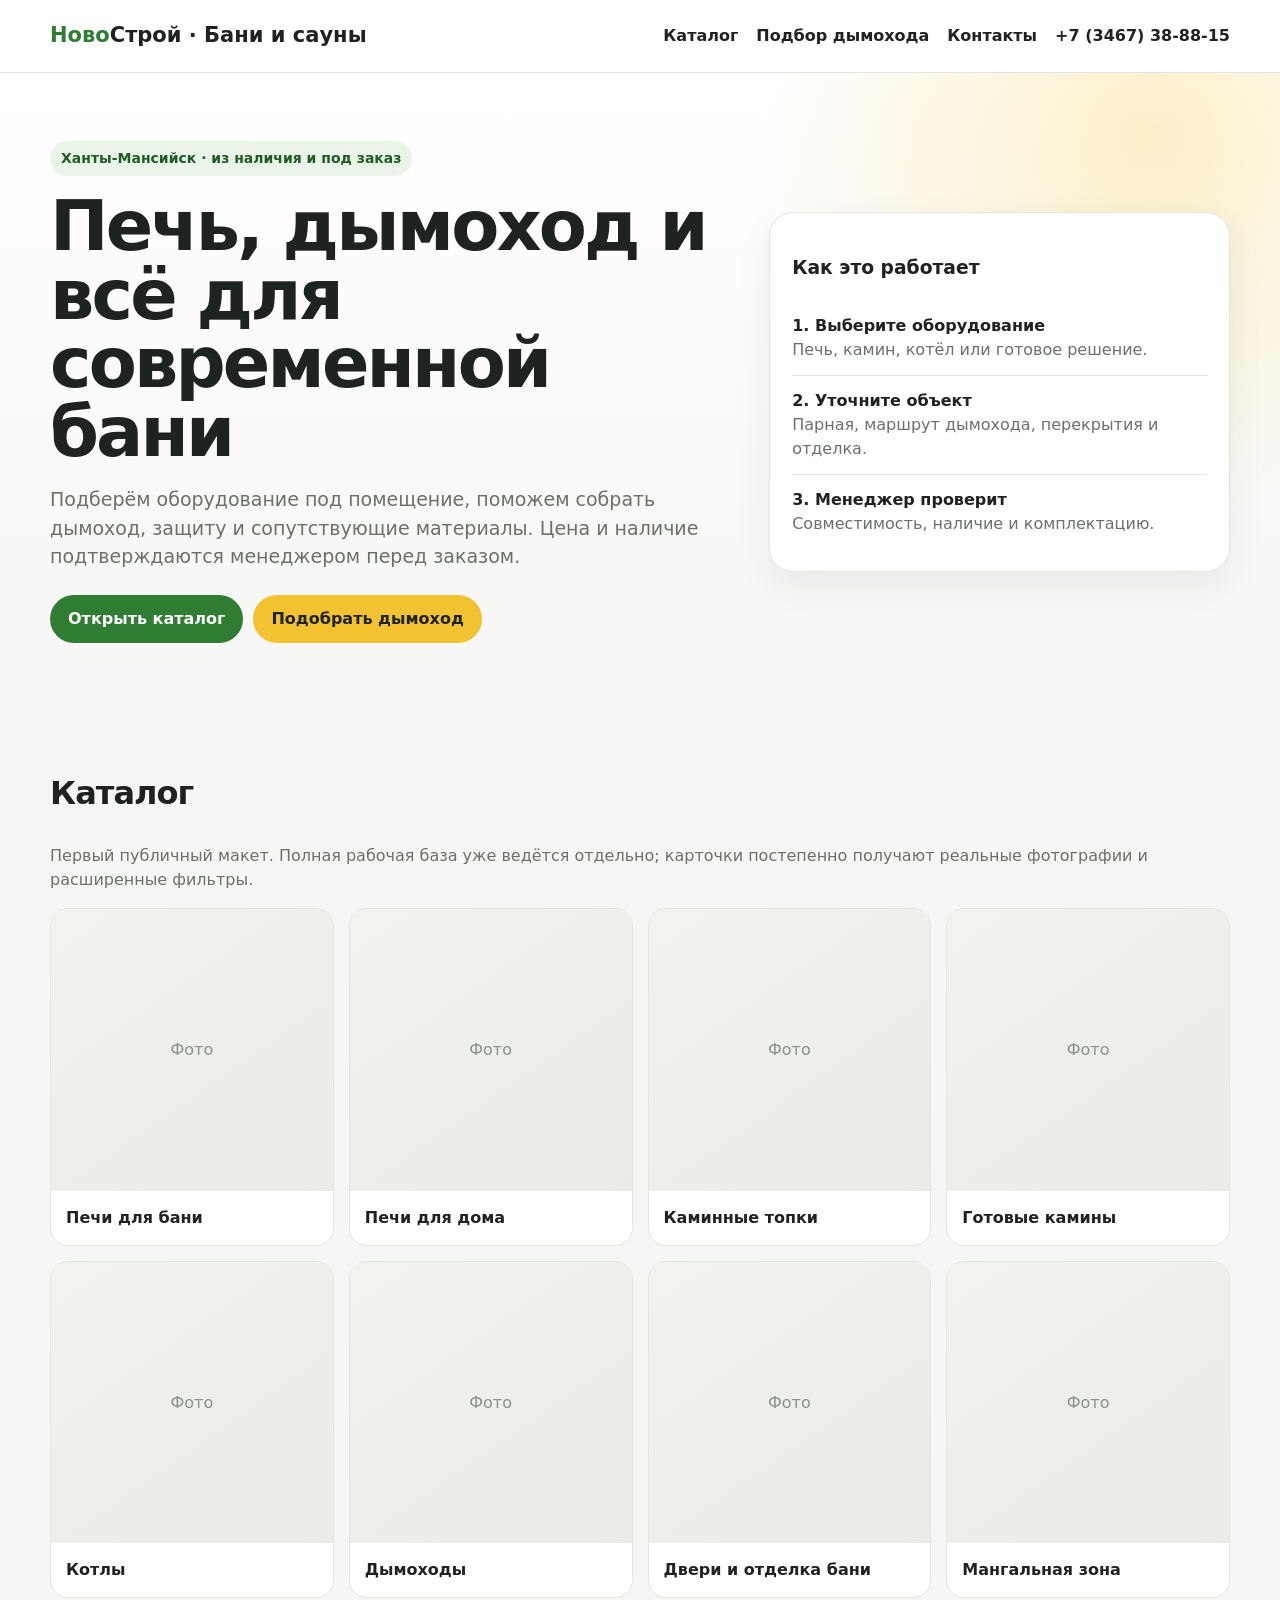
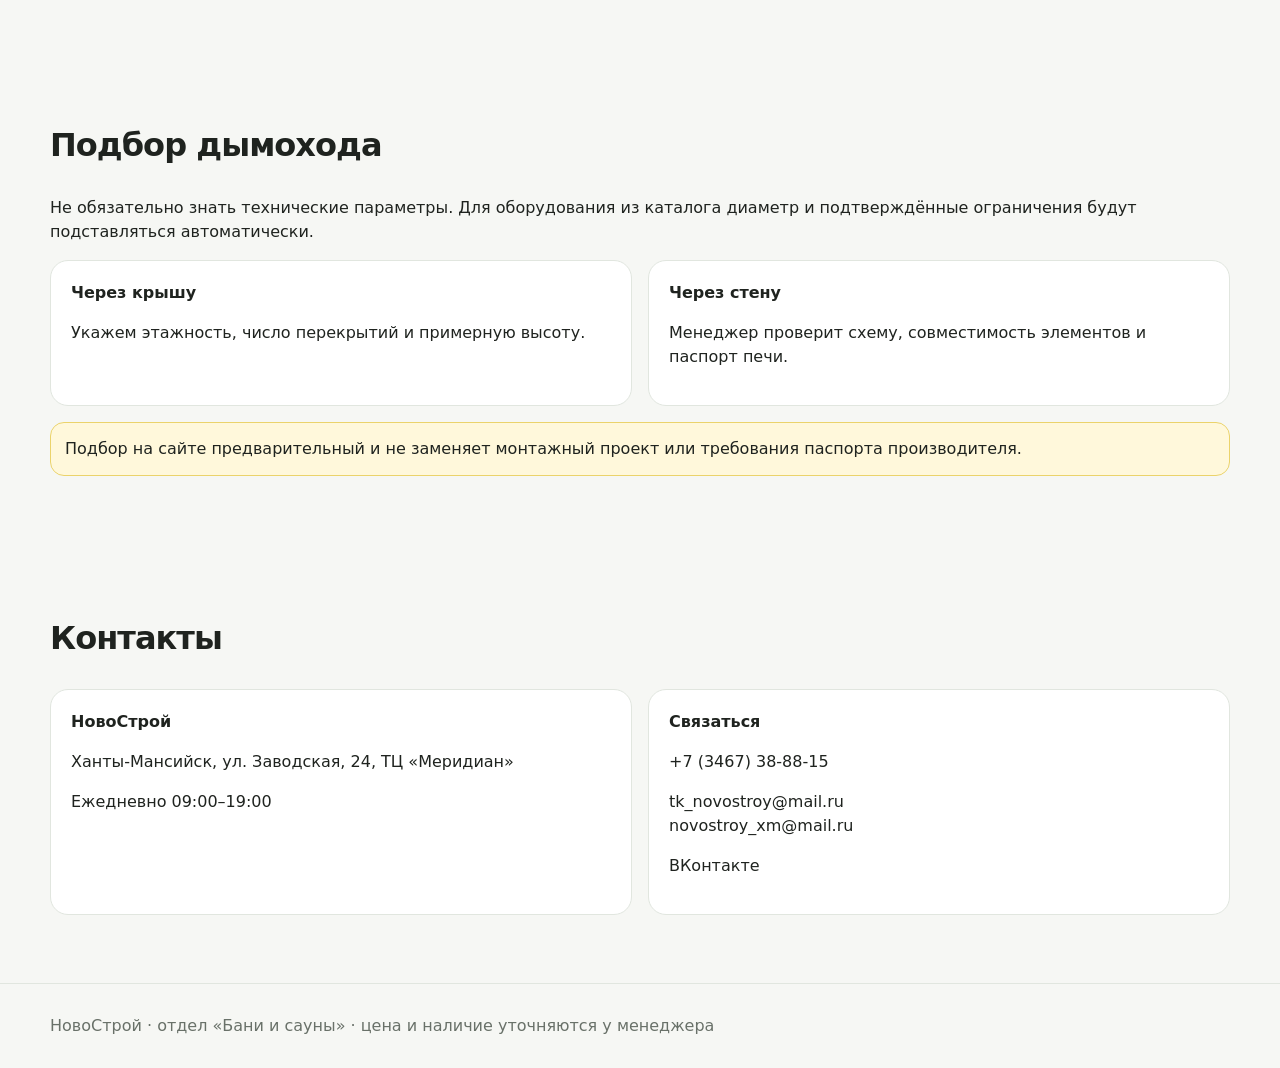
==== novostroy_site/index.html @ cd873abc "Add NovoStroy public preview" ====
<!doctype html>
<html lang="ru">
<head>
<meta charset="utf-8">
<meta name="viewport" content="width=device-width,initial-scale=1">
<title>НовоСтрой — Бани и сауны</title>
<meta name="description" content="Печи, камины, котлы, дымоходы и товары для бани в Ханты-Мансийске. Из наличия и под заказ.">
<style>
:root{--g:#2f7d32;--gd:#205b25;--y:#f2c230;--bg:#f6f7f4;--s:#fff;--t:#1f231f;--m:#697169;--l:#e1e6df}
*{box-sizing:border-box}html{scroll-behavior:smooth}body{margin:0;font:16px/1.5 system-ui,-apple-system,Segoe UI,Arial;background:var(--bg);color:var(--t)}a{color:inherit;text-decoration:none}
.w{width:min(1180px,calc(100% - 28px));margin:auto}header{position:sticky;top:0;z-index:10;background:#fffffff2;backdrop-filter:blur(12px);border-bottom:1px solid var(--l)}
.h{min-height:72px;display:flex;align-items:center;gap:18px}.logo{font-weight:850;font-size:21px}.logo b{color:var(--g)}nav{display:flex;gap:18px;margin-left:auto}nav a{font-weight:700}.phone{font-weight:850;white-space:nowrap}
.hero{padding:68px 0 52px;background:radial-gradient(circle at 90% 10%,#f2c23040,transparent 30%),linear-gradient(#fff,var(--bg))}
.heroGrid{display:grid;grid-template-columns:1.2fr .8fr;gap:28px;align-items:center}.tag{display:inline-block;background:#eaf4e9;color:var(--gd);padding:7px 11px;border-radius:999px;font-size:14px;font-weight:800}
h1{font-size:clamp(40px,6vw,70px);line-height:.98;letter-spacing:-.04em;margin:16px 0}.hero p{font-size:19px;color:var(--m);max-width:760px}
.panel{background:#fff;border:1px solid var(--l);border-radius:24px;padding:22px;box-shadow:0 14px 36px #17301712}.row{padding:13px 0;border-bottom:1px solid var(--l)}.row:last-child{border:0}
.btns{display:flex;gap:10px;flex-wrap:wrap;margin-top:24px}.btn{display:inline-flex;align-items:center;justify-content:center;padding:12px 18px;border-radius:999px;font-weight:800}.primary{background:var(--g);color:#fff}.yellow{background:var(--y)}.light{background:#fff;border:1px solid var(--l)}
section{padding:48px 0}h2{font-size:32px;letter-spacing:-.03em}.grid{display:grid;grid-template-columns:repeat(4,1fr);gap:15px}.card{background:#fff;border:1px solid var(--l);border-radius:18px;overflow:hidden}.pic{aspect-ratio:1;background:linear-gradient(145deg,#f0f3ee,#e9ece7);display:grid;place-items:center;color:#8b938b}.title{padding:15px;font-weight:800}
.tools{display:flex;gap:10px;flex-wrap:wrap;margin-bottom:18px}.tools input,.tools select{min-height:44px;border:1px solid var(--l);border-radius:12px;background:#fff;padding:0 12px}.tools input{flex:1;min-width:240px}
.notice{background:#fff8db;border:1px solid #ebd36b;border-radius:14px;padding:14px}.contacts{display:grid;grid-template-columns:1fr 1fr;gap:16px}.contacts>div{background:#fff;border:1px solid var(--l);border-radius:18px;padding:20px}
footer{border-top:1px solid var(--l);padding:30px 0;color:var(--m);margin-top:20px}
@media(max-width:900px){nav{display:none}.heroGrid{grid-template-columns:1fr}.panel{display:none}.grid{grid-template-columns:repeat(2,1fr)}}@media(max-width:560px){.w{width:min(100% - 18px,1180px)}.phone{font-size:13px}h1{font-size:44px}.grid{gap:9px}.title{font-size:14px;padding:11px}.contacts{grid-template-columns:1fr}}
</style>
</head>
<body>
<header><div class="w h"><a class="logo" href="#"><b>Ново</b>Строй · Бани и сауны</a><nav><a href="#catalog">Каталог</a><a href="#chimney">Подбор дымохода</a><a href="#contacts">Контакты</a></nav><a class="phone" href="tel:+73467388815">+7 (3467) 38-88-15</a></div></header>
<main>
<div class="hero"><div class="w heroGrid"><div><span class="tag">Ханты-Мансийск · из наличия и под заказ</span><h1>Печь, дымоход и всё для современной бани</h1><p>Подберём оборудование под помещение, поможем собрать дымоход, защиту и сопутствующие материалы. Цена и наличие подтверждаются менеджером перед заказом.</p><div class="btns"><a class="btn primary" href="#catalog">Открыть каталог</a><a class="btn yellow" href="#chimney">Подобрать дымоход</a></div></div><aside class="panel"><h3>Как это работает</h3><div class="row"><b>1. Выберите оборудование</b><br><span style="color:var(--m)">Печь, камин, котёл или готовое решение.</span></div><div class="row"><b>2. Уточните объект</b><br><span style="color:var(--m)">Парная, маршрут дымохода, перекрытия и отделка.</span></div><div class="row"><b>3. Менеджер проверит</b><br><span style="color:var(--m)">Совместимость, наличие и комплектацию.</span></div></aside></div></div>

<section id="catalog"><div class="w"><h2>Каталог</h2><p style="color:var(--m)">Первый публичный макет. Полная рабочая база уже ведётся отдельно; карточки постепенно получают реальные фотографии и расширенные фильтры.</p><div class="grid">
<div class="card"><div class="pic">Фото</div><div class="title">Печи для бани</div></div>
<div class="card"><div class="pic">Фото</div><div class="title">Печи для дома</div></div>
<div class="card"><div class="pic">Фото</div><div class="title">Каминные топки</div></div>
<div class="card"><div class="pic">Фото</div><div class="title">Готовые камины</div></div>
<div class="card"><div class="pic">Фото</div><div class="title">Котлы</div></div>
<div class="card"><div class="pic">Фото</div><div class="title">Дымоходы</div></div>
<div class="card"><div class="pic">Фото</div><div class="title">Двери и отделка бани</div></div>
<div class="card"><div class="pic">Фото</div><div class="title">Мангальная зона</div></div>
</div></div></section>

<section id="chimney"><div class="w"><h2>Подбор дымохода</h2><p>Не обязательно знать технические параметры. Для оборудования из каталога диаметр и подтверждённые ограничения будут подставляться автоматически.</p><div class="contacts"><div><b>Через крышу</b><p>Укажем этажность, число перекрытий и примерную высоту.</p></div><div><b>Через стену</b><p>Менеджер проверит схему, совместимость элементов и паспорт печи.</p></div></div><p class="notice">Подбор на сайте предварительный и не заменяет монтажный проект или требования паспорта производителя.</p></div></section>

<section id="contacts"><div class="w"><h2>Контакты</h2><div class="contacts"><div><b>НовоСтрой</b><p>Ханты-Мансийск, ул. Заводская, 24, ТЦ «Меридиан»</p><p>Ежедневно 09:00–19:00</p></div><div><b>Связаться</b><p><a href="tel:+73467388815">+7 (3467) 38-88-15</a></p><p><a href="mailto:tk_novostroy@mail.ru">tk_novostroy@mail.ru</a><br><a href="mailto:novostroy_xm@mail.ru">novostroy_xm@mail.ru</a></p><p><a href="https://vk.com/novostroyhm" target="_blank" rel="noopener">ВКонтакте</a></p></div></div></div></section>
</main>
<footer><div class="w">НовоСтрой · отдел «Бани и сауны» · цена и наличие уточняются у менеджера</div></footer>
</body></html>
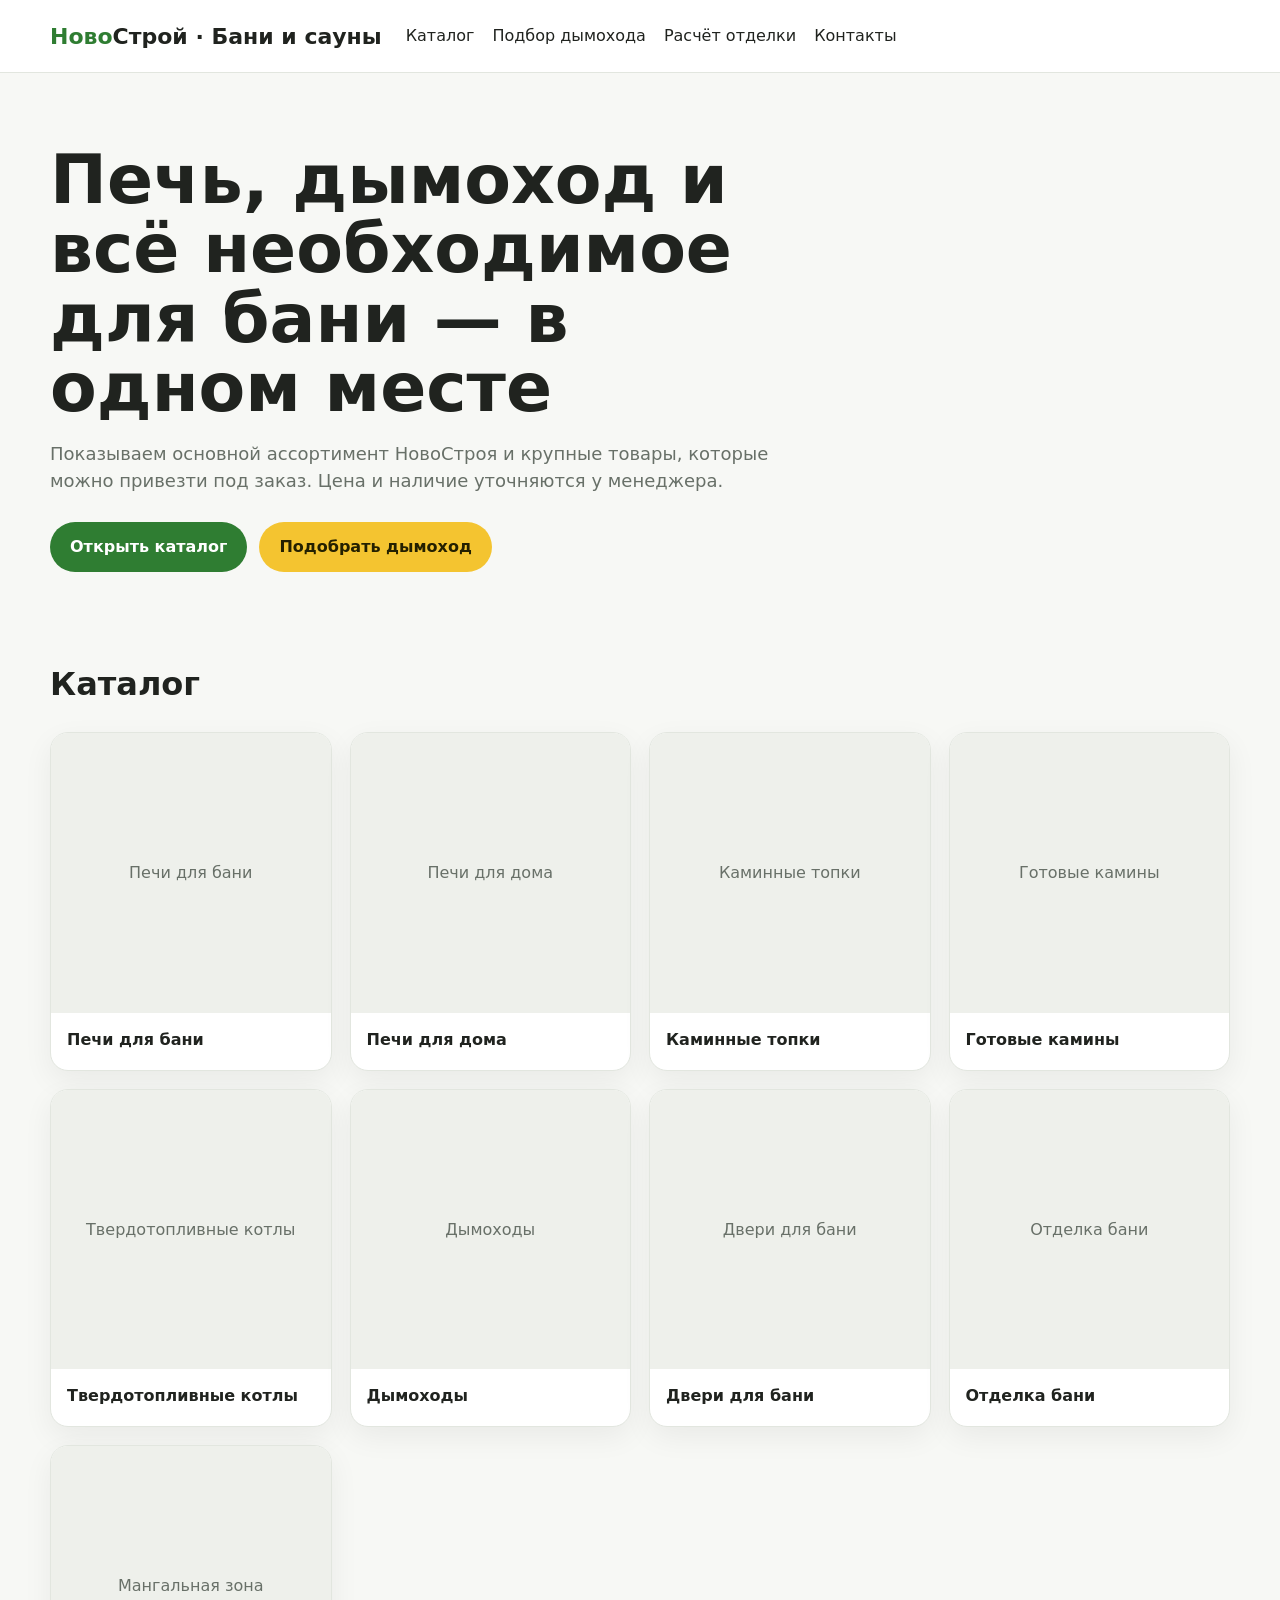
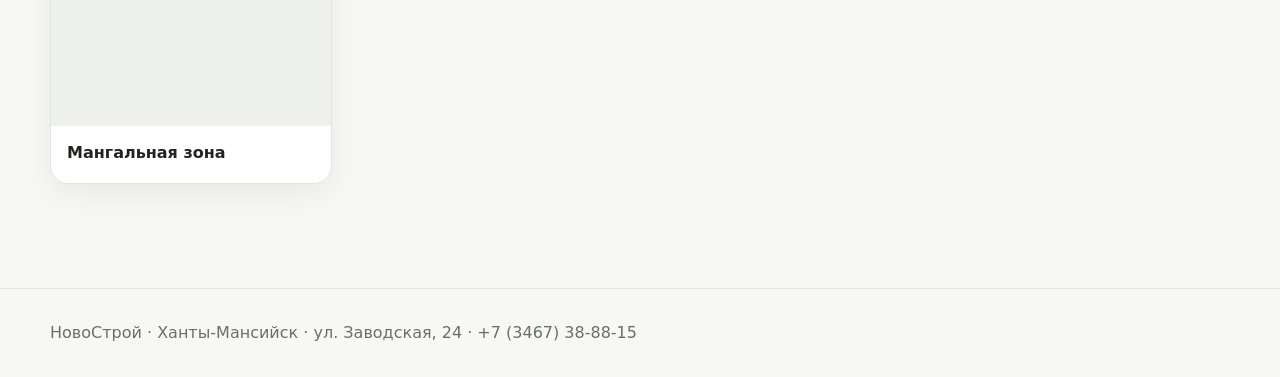
==== commit 4e936d6a: "Update NovoStroy home page" ====
--- a/novostroy_site/index.html
+++ b/novostroy_site/index.html
@@ -1,46 +1,5 @@
-<!doctype html>
-<html lang="ru">
-<head>
-<meta charset="utf-8">
-<meta name="viewport" content="width=device-width,initial-scale=1">
-<title>НовоСтрой — Бани и сауны</title>
-<meta name="description" content="Печи, камины, котлы, дымоходы и товары для бани в Ханты-Мансийске. Из наличия и под заказ.">
-<style>
-:root{--g:#2f7d32;--gd:#205b25;--y:#f2c230;--bg:#f6f7f4;--s:#fff;--t:#1f231f;--m:#697169;--l:#e1e6df}
-*{box-sizing:border-box}html{scroll-behavior:smooth}body{margin:0;font:16px/1.5 system-ui,-apple-system,Segoe UI,Arial;background:var(--bg);color:var(--t)}a{color:inherit;text-decoration:none}
-.w{width:min(1180px,calc(100% - 28px));margin:auto}header{position:sticky;top:0;z-index:10;background:#fffffff2;backdrop-filter:blur(12px);border-bottom:1px solid var(--l)}
-.h{min-height:72px;display:flex;align-items:center;gap:18px}.logo{font-weight:850;font-size:21px}.logo b{color:var(--g)}nav{display:flex;gap:18px;margin-left:auto}nav a{font-weight:700}.phone{font-weight:850;white-space:nowrap}
-.hero{padding:68px 0 52px;background:radial-gradient(circle at 90% 10%,#f2c23040,transparent 30%),linear-gradient(#fff,var(--bg))}
-.heroGrid{display:grid;grid-template-columns:1.2fr .8fr;gap:28px;align-items:center}.tag{display:inline-block;background:#eaf4e9;color:var(--gd);padding:7px 11px;border-radius:999px;font-size:14px;font-weight:800}
-h1{font-size:clamp(40px,6vw,70px);line-height:.98;letter-spacing:-.04em;margin:16px 0}.hero p{font-size:19px;color:var(--m);max-width:760px}
-.panel{background:#fff;border:1px solid var(--l);border-radius:24px;padding:22px;box-shadow:0 14px 36px #17301712}.row{padding:13px 0;border-bottom:1px solid var(--l)}.row:last-child{border:0}
-.btns{display:flex;gap:10px;flex-wrap:wrap;margin-top:24px}.btn{display:inline-flex;align-items:center;justify-content:center;padding:12px 18px;border-radius:999px;font-weight:800}.primary{background:var(--g);color:#fff}.yellow{background:var(--y)}.light{background:#fff;border:1px solid var(--l)}
-section{padding:48px 0}h2{font-size:32px;letter-spacing:-.03em}.grid{display:grid;grid-template-columns:repeat(4,1fr);gap:15px}.card{background:#fff;border:1px solid var(--l);border-radius:18px;overflow:hidden}.pic{aspect-ratio:1;background:linear-gradient(145deg,#f0f3ee,#e9ece7);display:grid;place-items:center;color:#8b938b}.title{padding:15px;font-weight:800}
-.tools{display:flex;gap:10px;flex-wrap:wrap;margin-bottom:18px}.tools input,.tools select{min-height:44px;border:1px solid var(--l);border-radius:12px;background:#fff;padding:0 12px}.tools input{flex:1;min-width:240px}
-.notice{background:#fff8db;border:1px solid #ebd36b;border-radius:14px;padding:14px}.contacts{display:grid;grid-template-columns:1fr 1fr;gap:16px}.contacts>div{background:#fff;border:1px solid var(--l);border-radius:18px;padding:20px}
-footer{border-top:1px solid var(--l);padding:30px 0;color:var(--m);margin-top:20px}
-@media(max-width:900px){nav{display:none}.heroGrid{grid-template-columns:1fr}.panel{display:none}.grid{grid-template-columns:repeat(2,1fr)}}@media(max-width:560px){.w{width:min(100% - 18px,1180px)}.phone{font-size:13px}h1{font-size:44px}.grid{gap:9px}.title{font-size:14px;padding:11px}.contacts{grid-template-columns:1fr}}
-</style>
-</head>
-<body>
-<header><div class="w h"><a class="logo" href="#"><b>Ново</b>Строй · Бани и сауны</a><nav><a href="#catalog">Каталог</a><a href="#chimney">Подбор дымохода</a><a href="#contacts">Контакты</a></nav><a class="phone" href="tel:+73467388815">+7 (3467) 38-88-15</a></div></header>
-<main>
-<div class="hero"><div class="w heroGrid"><div><span class="tag">Ханты-Мансийск · из наличия и под заказ</span><h1>Печь, дымоход и всё для современной бани</h1><p>Подберём оборудование под помещение, поможем собрать дымоход, защиту и сопутствующие материалы. Цена и наличие подтверждаются менеджером перед заказом.</p><div class="btns"><a class="btn primary" href="#catalog">Открыть каталог</a><a class="btn yellow" href="#chimney">Подобрать дымоход</a></div></div><aside class="panel"><h3>Как это работает</h3><div class="row"><b>1. Выберите оборудование</b><br><span style="color:var(--m)">Печь, камин, котёл или готовое решение.</span></div><div class="row"><b>2. Уточните объект</b><br><span style="color:var(--m)">Парная, маршрут дымохода, перекрытия и отделка.</span></div><div class="row"><b>3. Менеджер проверит</b><br><span style="color:var(--m)">Совместимость, наличие и комплектацию.</span></div></aside></div></div>
-
-<section id="catalog"><div class="w"><h2>Каталог</h2><p style="color:var(--m)">Первый публичный макет. Полная рабочая база уже ведётся отдельно; карточки постепенно получают реальные фотографии и расширенные фильтры.</p><div class="grid">
-<div class="card"><div class="pic">Фото</div><div class="title">Печи для бани</div></div>
-<div class="card"><div class="pic">Фото</div><div class="title">Печи для дома</div></div>
-<div class="card"><div class="pic">Фото</div><div class="title">Каминные топки</div></div>
-<div class="card"><div class="pic">Фото</div><div class="title">Готовые камины</div></div>
-<div class="card"><div class="pic">Фото</div><div class="title">Котлы</div></div>
-<div class="card"><div class="pic">Фото</div><div class="title">Дымоходы</div></div>
-<div class="card"><div class="pic">Фото</div><div class="title">Двери и отделка бани</div></div>
-<div class="card"><div class="pic">Фото</div><div class="title">Мангальная зона</div></div>
-</div></div></section>
-
-<section id="chimney"><div class="w"><h2>Подбор дымохода</h2><p>Не обязательно знать технические параметры. Для оборудования из каталога диаметр и подтверждённые ограничения будут подставляться автоматически.</p><div class="contacts"><div><b>Через крышу</b><p>Укажем этажность, число перекрытий и примерную высоту.</p></div><div><b>Через стену</b><p>Менеджер проверит схему, совместимость элементов и паспорт печи.</p></div></div><p class="notice">Подбор на сайте предварительный и не заменяет монтажный проект или требования паспорта производителя.</p></div></section>
-
-<section id="contacts"><div class="w"><h2>Контакты</h2><div class="contacts"><div><b>НовоСтрой</b><p>Ханты-Мансийск, ул. Заводская, 24, ТЦ «Меридиан»</p><p>Ежедневно 09:00–19:00</p></div><div><b>Связаться</b><p><a href="tel:+73467388815">+7 (3467) 38-88-15</a></p><p><a href="mailto:tk_novostroy@mail.ru">tk_novostroy@mail.ru</a><br><a href="mailto:novostroy_xm@mail.ru">novostroy_xm@mail.ru</a></p><p><a href="https://vk.com/novostroyhm" target="_blank" rel="noopener">ВКонтакте</a></p></div></div></div></section>
-</main>
-<footer><div class="w">НовоСтрой · отдел «Бани и сауны» · цена и наличие уточняются у менеджера</div></footer>
-</body></html>+<!doctype html><html lang="ru"><head><meta charset="utf-8"><meta name="viewport" content="width=device-width,initial-scale=1">
+<title>НовоСтрой — Бани и сауны</title><meta name="description" content="Печи для бани и дома, камины, котлы, дымоходы и отделка в Ханты-Мансийске. Из наличия и под заказ."><link rel="stylesheet" href="assets/css/base.css"></head><body>
+<header class="site-header"><div class="container header-row"><a class="logo" href="index.html"><span>Ново</span>Строй · Бани и сауны</a><nav><a href="catalog.html">Каталог</a><a href="chimney.html">Подбор дымохода</a><a href="finishing.html">Расчёт отделки</a><a href="contacts.html">Контакты</a></nav></div></header>
+<main><section class="hero"><div class="container"><h1>Печь, дымоход и всё необходимое для бани — в одном месте</h1><p>Показываем основной ассортимент НовоСтроя и крупные товары, которые можно привезти под заказ. Цена и наличие уточняются у менеджера.</p><div class="actions"><a class="btn btn-primary" href="catalog.html">Открыть каталог</a><a class="btn btn-secondary" href="chimney.html">Подобрать дымоход</a></div></div></section><section class="section"><div class="container"><h2>Каталог</h2><div id="category-grid" class="grid"></div></div></section></main>
+<footer><div class="container">НовоСтрой · Ханты-Мансийск · ул. Заводская, 24 · +7 (3467) 38-88-15</div></footer><script src="assets/js/app.js"></script><script>renderCategories('category-grid')</script></body></html>
--- a/novostroy_site/assets/css/base.css
+++ b/novostroy_site/assets/css/base.css
@@ -0,0 +1,43 @@
+:root{
+  --brand-green:#2f7d32;
+  --brand-yellow:#f4c430;
+  --bg:#f7f8f5;
+  --surface:#ffffff;
+  --text:#20231f;
+  --muted:#687068;
+  --border:#e2e6df;
+  --radius:18px;
+  --shadow:0 10px 30px rgba(0,0,0,.06);
+}
+*{box-sizing:border-box}
+body{margin:0;font:16px/1.5 system-ui,-apple-system,Segoe UI,sans-serif;background:var(--bg);color:var(--text)}
+a{color:inherit;text-decoration:none}
+.container{width:min(1180px,calc(100% - 32px));margin:auto}
+.site-header{position:sticky;top:0;background:rgba(255,255,255,.94);backdrop-filter:blur(12px);border-bottom:1px solid var(--border);z-index:10}
+.header-row{min-height:72px;display:flex;align-items:center;gap:24px}
+.logo{font-weight:800;font-size:22px}
+.logo span{color:var(--brand-green)}
+nav{display:flex;gap:18px;flex-wrap:wrap}
+.hero{padding:72px 0 48px}
+.hero h1{max-width:780px;font-size:clamp(36px,6vw,68px);line-height:1.02;margin:0 0 18px}
+.hero p{max-width:720px;color:var(--muted);font-size:18px}
+.actions{display:flex;gap:12px;flex-wrap:wrap;margin-top:28px}
+.btn{border:0;border-radius:999px;padding:13px 20px;font-weight:700;cursor:pointer}
+.btn-primary{background:var(--brand-green);color:#fff}
+.btn-secondary{background:var(--brand-yellow);color:#242000}
+.section{padding:40px 0}
+.section h2{font-size:32px;margin:0 0 24px}
+.grid{display:grid;grid-template-columns:repeat(4,1fr);gap:18px}
+.card{background:var(--surface);border:1px solid var(--border);border-radius:var(--radius);overflow:hidden;box-shadow:var(--shadow);transition:.2s transform,.2s box-shadow}
+.card:hover{transform:translateY(-3px)}
+.card-media{aspect-ratio:1/1;background:#eef0eb;display:grid;place-items:center;color:var(--muted);overflow:hidden}
+.card-media img{width:100%;height:100%;object-fit:contain;transition:.25s transform}
+.card:hover .card-media img{transform:scale(1.035)}
+.card-title{padding:15px 16px 18px;font-weight:700}
+.catalog-tools{display:flex;gap:12px;justify-content:space-between;margin:24px 0;flex-wrap:wrap}
+.input{min-height:44px;padding:0 14px;border:1px solid var(--border);border-radius:12px;background:#fff}
+.muted{color:var(--muted)}
+footer{margin-top:64px;border-top:1px solid var(--border);padding:32px 0;color:var(--muted)}
+@media(max-width:900px){.grid{grid-template-columns:repeat(2,1fr)}nav{display:none}}
+@media(max-width:560px){.container{width:min(100% - 20px,1180px)}.grid{grid-template-columns:1fr 1fr;gap:10px}.card-title{padding:12px;font-size:14px}.hero{padding-top:48px}}
+@media(prefers-reduced-motion:reduce){*{scroll-behavior:auto!important;transition:none!important;animation:none!important}}
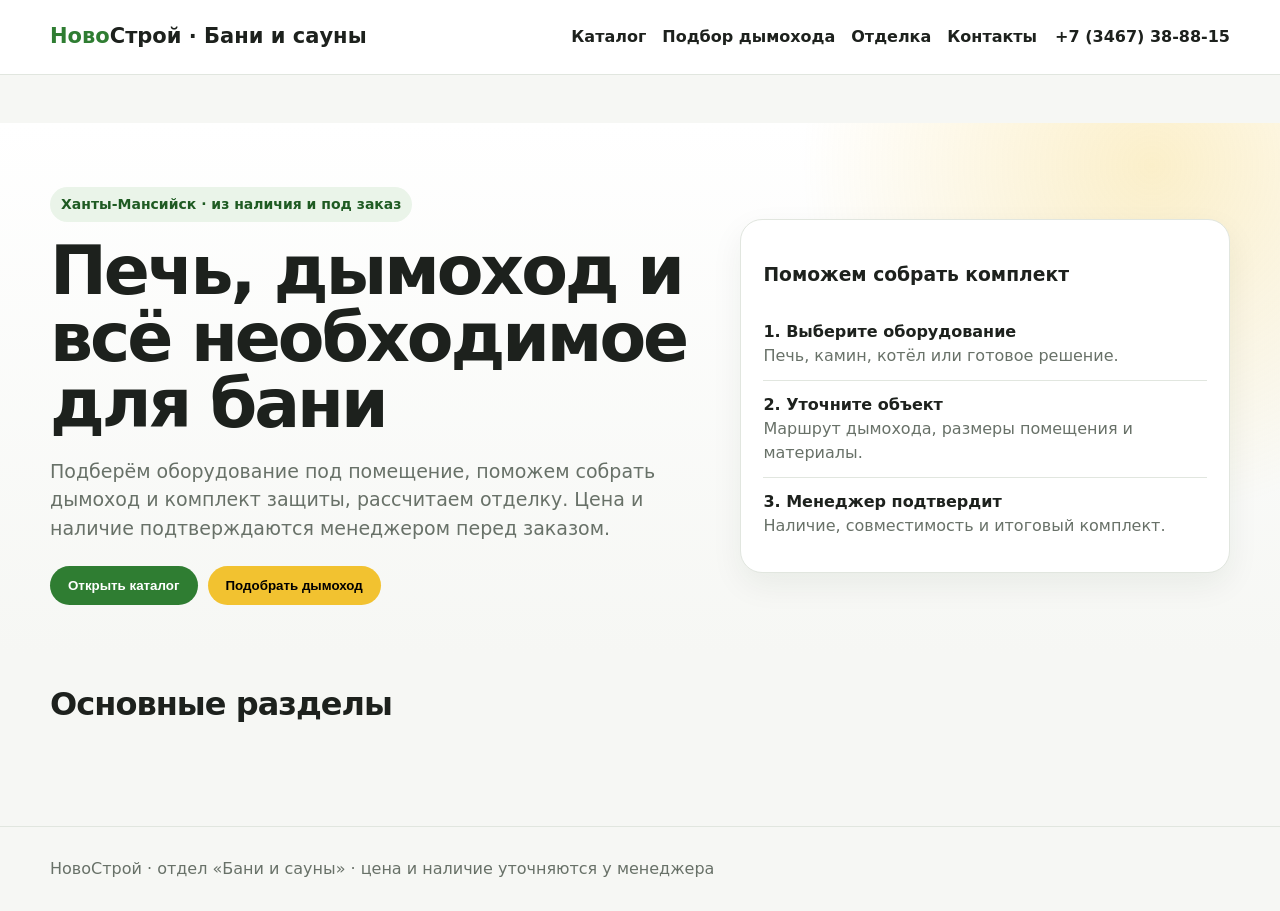
==== commit bc87de0e: "Update NovoStroy public site to v1.9.1 catalog build" ====
--- a/novostroy_site/index.html
+++ b/novostroy_site/index.html
@@ -1,5 +1,27 @@
-<!doctype html><html lang="ru"><head><meta charset="utf-8"><meta name="viewport" content="width=device-width,initial-scale=1">
-<title>НовоСтрой — Бани и сауны</title><meta name="description" content="Печи для бани и дома, камины, котлы, дымоходы и отделка в Ханты-Мансийске. Из наличия и под заказ."><link rel="stylesheet" href="assets/css/base.css"></head><body>
-<header class="site-header"><div class="container header-row"><a class="logo" href="index.html"><span>Ново</span>Строй · Бани и сауны</a><nav><a href="catalog.html">Каталог</a><a href="chimney.html">Подбор дымохода</a><a href="finishing.html">Расчёт отделки</a><a href="contacts.html">Контакты</a></nav></div></header>
-<main><section class="hero"><div class="container"><h1>Печь, дымоход и всё необходимое для бани — в одном месте</h1><p>Показываем основной ассортимент НовоСтроя и крупные товары, которые можно привезти под заказ. Цена и наличие уточняются у менеджера.</p><div class="actions"><a class="btn btn-primary" href="catalog.html">Открыть каталог</a><a class="btn btn-secondary" href="chimney.html">Подобрать дымоход</a></div></div></section><section class="section"><div class="container"><h2>Каталог</h2><div id="category-grid" class="grid"></div></div></section></main>
-<footer><div class="container">НовоСтрой · Ханты-Мансийск · ул. Заводская, 24 · +7 (3467) 38-88-15</div></footer><script src="assets/js/app.js"></script><script>renderCategories('category-grid')</script></body></html>+<!doctype html><html lang="ru"><head><meta charset="utf-8"><meta name="viewport" content="width=device-width,initial-scale=1"><title>НовоСтрой — Бани и сауны</title><meta name="description" content="Печи, камины, котлы, дымоходы и товары для бани в Ханты-Мансийске. Из наличия и под заказ."><style>
+:root{--g:#2f7d32;--gd:#1f5b23;--y:#f2c230;--bg:#f6f7f4;--s:#fff;--t:#1d211d;--m:#687168;--l:#e1e6df;--r:18px}*{box-sizing:border-box}body{margin:0;font:16px/1.5 system-ui,-apple-system,Segoe UI,Arial;background:var(--bg);color:var(--t)}a{text-decoration:none;color:inherit}.w{width:min(1180px,calc(100% - 28px));margin:auto}header{position:sticky;top:0;z-index:20;background:#fffffff2;backdrop-filter:blur(12px);border-bottom:1px solid var(--l)}.h{min-height:74px;display:flex;align-items:center;gap:18px}.logo{font-weight:850;font-size:21px}.logo b{color:var(--g)}nav{display:flex;gap:16px;margin-left:auto}nav a{font-weight:750}.phone{font-weight:850;white-space:nowrap}.hero{padding:64px 0 48px;background:radial-gradient(circle at 90% 8%,#f2c23040,transparent 28%),linear-gradient(#fff,var(--bg))}.heroGrid{display:grid;grid-template-columns:1.15fr .85fr;gap:28px;align-items:center}.tag{display:inline-block;background:#eaf4e9;color:var(--gd);padding:7px 11px;border-radius:999px;font-weight:800;font-size:14px}h1{font-size:clamp(40px,6vw,68px);line-height:.98;letter-spacing:-.045em;margin:16px 0}.hero p{font-size:19px;color:var(--m);max-width:760px}.panel,.box{background:#fff;border:1px solid var(--l);border-radius:22px;padding:22px;box-shadow:0 12px 32px #17301710}.row{padding:12px 0;border-bottom:1px solid var(--l)}.row:last-child{border:0}.btns{display:flex;gap:10px;flex-wrap:wrap;margin-top:24px}.btn{border:0;border-radius:999px;padding:12px 18px;font-weight:800;cursor:pointer;display:inline-flex;align-items:center;justify-content:center}.p{background:var(--g);color:#fff}.y{background:var(--y)}.light{background:#fff;border:1px solid var(--l)}section{padding:48px 0}h2{font-size:32px;letter-spacing:-.03em}.grid{display:grid;grid-template-columns:repeat(4,1fr);gap:15px}.card{background:#fff;border:1px solid var(--l);border-radius:var(--r);overflow:hidden;cursor:pointer;transition:.2s}.card:hover{transform:translateY(-3px);box-shadow:0 12px 28px #17301712}.pic{aspect-ratio:1;background:linear-gradient(145deg,#f0f3ee,#e9ece7);display:grid;place-items:center;color:#899189}.title{padding:14px 15px 17px;font-weight:800}.tools{display:flex;gap:10px;flex-wrap:wrap;margin:18px 0}.tools input,.tools select,.field input,.field select{min-height:44px;border:1px solid var(--l);border-radius:12px;background:#fff;padding:0 12px}.tools input{flex:1;min-width:240px}.catalog{display:grid;grid-template-columns:240px 1fr;gap:22px}.side{background:#fff;border:1px solid var(--l);border-radius:18px;padding:14px;align-self:start;position:sticky;top:90px}.side button{display:block;width:100%;text-align:left;background:none;border:0;padding:9px;border-radius:9px;cursor:pointer}.side button:hover,.side button.active{background:#edf5ec;color:var(--gd);font-weight:800}.product{display:grid;grid-template-columns:1fr 1fr;gap:32px}.gallery{background:#fff;border:1px solid var(--l);border-radius:22px;min-height:430px;display:grid;place-items:center;color:#899189}.muted{color:var(--m)}.variants{display:flex;gap:8px;flex-wrap:wrap}.variants button{border:1px solid var(--l);background:#fff;border-radius:10px;padding:10px;cursor:pointer}.specs{display:grid;grid-template-columns:1fr 1fr;gap:1px;background:var(--l);border:1px solid var(--l);border-radius:14px;overflow:hidden}.spec{background:#fff;padding:12px}.spec b{display:block;font-size:12px;color:var(--m)}.step{background:#fff;border:1px solid var(--l);border-radius:18px;padding:18px;margin:12px 0}.fields{display:grid;grid-template-columns:1fr 1fr;gap:12px}.field label{display:block;font-weight:750;margin-bottom:6px}.notice{background:#fff8db;border:1px solid #ead16c;border-radius:13px;padding:13px}.contacts{display:grid;grid-template-columns:1fr 1fr;gap:16px}.contacts>div{background:#fff;border:1px solid var(--l);border-radius:18px;padding:20px}footer{border-top:1px solid var(--l);padding:30px 0;color:var(--m);margin-top:24px}.hidden{display:none!important}@media(max-width:900px){nav{display:none}.heroGrid,.product,.catalog{grid-template-columns:1fr}.panel{display:none}.side{position:static}.grid{grid-template-columns:repeat(2,1fr)}}@media(max-width:560px){.w{width:min(100% - 18px,1180px)}.phone{font-size:13px}.grid{gap:9px}.title{font-size:14px;padding:11px}.contacts,.fields{grid-template-columns:1fr}}
+</style></head><body>
+<header><div class="w h"><a class=logo href="#" onclick="show('home');return false"><b>Ново</b>Строй · Бани и сауны</a><nav><a href="#" onclick="goCatalog();return false">Каталог</a><a href="#" onclick="show('chimney');return false">Подбор дымохода</a><a href="#" onclick="show('finishing');return false">Отделка</a><a href="#" onclick="show('contacts');return false">Контакты</a></nav><a class=phone href="tel:+73467388815">+7 (3467) 38-88-15</a></div></header><main>
+<section id=home><div class=hero><div class="w heroGrid"><div><span class=tag>Ханты-Мансийск · из наличия и под заказ</span><h1>Печь, дымоход и всё необходимое для бани</h1><p>Подберём оборудование под помещение, поможем собрать дымоход и комплект защиты, рассчитаем отделку. Цена и наличие подтверждаются менеджером перед заказом.</p><div class=btns><button class="btn p" onclick="goCatalog()">Открыть каталог</button><button class="btn y" onclick="show('chimney')">Подобрать дымоход</button></div></div><aside class=panel><h3>Поможем собрать комплект</h3><div class=row><b>1. Выберите оборудование</b><br><span class=muted>Печь, камин, котёл или готовое решение.</span></div><div class=row><b>2. Уточните объект</b><br><span class=muted>Маршрут дымохода, размеры помещения и материалы.</span></div><div class=row><b>3. Менеджер подтвердит</b><br><span class=muted>Наличие, совместимость и итоговый комплект.</span></div></aside></div></div><div class=w><h2>Основные разделы</h2><div id=homeCats class=grid></div></div></section>
+<section id=catalog class=hidden><div class=w><h2>Каталог</h2><div class=catalog><aside class=side><b>Разделы</b><div id=catButtons></div></aside><div><div class=tools><input id=search placeholder="Поиск по названию или бренду"><span id=count class=muted></span></div><div id=cards class=grid></div></div></div></div></section>
+<section id=product class=hidden><div class=w><button class="btn light" onclick="goCatalog()">← Каталог</button><div id=productBody class=product style="margin-top:18px"></div></div></section>
+<section id=chimney class=hidden><div class=w><span class=tag>Предварительный подбор</span><h2>Подобрать дымоход</h2><p class=muted>Фотографии оборудования загружать не нужно. Если модель есть в каталоге, менеджер использует её паспорт и подтверждённые параметры.</p><div class=step><h3>1. Оборудование</h3><div class=fields><div class=field><label>Тип</label><select><option>Печь для бани</option><option>Печь/камин для дома</option><option>Каминная топка</option><option>Твердотопливный котёл</option></select></div><div class=field><label>Модель</label><input id=model placeholder="Например EVEREST S7M"></div></div></div><div class=step><h3>2. Маршрут</h3><div class=fields><div class=field><label>Выход</label><select><option>Через крышу</option><option>Через стену</option><option>Не знаю — подобрать</option></select></div><div class=field><label>Примерная высота, м</label><input type=number step=.1></div></div></div><div class=step><h3>3. Объект</h3><div class=fields><div class=field><label>Этажей</label><input type=number min=1 value=1></div><div class=field><label>Перекрытий</label><input type=number min=0 value=1></div></div></div><div class=step><h3>4. Исполнение</h3><select><option>Нержавейка</option><option>Чёрный</option><option>Не важно</option></select><p class=notice>Подбор предварительный. Окончательный состав проверяет менеджер по паспорту конкретного оборудования.</p></div></div></section>
+<section id=finishing class=hidden><div class=w><span class=tag>Ориентировочный расчёт</span><h2>Рассчитать отделку бани</h2><form id=finishForm class=box><div class=fields><div class=field><label>Длина, м</label><input name=l type=number step=.1 required></div><div class=field><label>Ширина, м</label><input name=w type=number step=.1 required></div><div class=field><label>Высота, м</label><input name=h type=number step=.1 required></div><div class=field><label><input name=c type=checkbox checked> учитывать потолок</label></div></div><div class=btns><button class="btn p">Рассчитать</button></div><p id=finishResult class=notice>Введите размеры помещения.</p></form></div></section>
+<section id=contacts class=hidden><div class=w><h2>Контакты</h2><div class=contacts><div><b>НовоСтрой</b><p>Ханты-Мансийск, ул. Заводская, 24, ТЦ «Меридиан»</p><p>Ежедневно 09:00–19:00</p></div><div><b>Связаться</b><p><a href="tel:+73467388815">+7 (3467) 38-88-15</a></p><p><a href="mailto:tk_novostroy@mail.ru">tk_novostroy@mail.ru</a><br><a href="mailto:novostroy_xm@mail.ru">novostroy_xm@mail.ru</a></p><p><a href="https://vk.com/novostroyhm">ВКонтакте</a></p></div></div></div></section>
+</main><footer><div class=w>НовоСтрой · отдел «Бани и сауны» · цена и наличие уточняются у менеджера</div></footer><script id=db type="application/json">{"schemaVersion":"1.7","updatedAt":"2026-10-06","notes":["Публичные карточки: фото + название.","Подробности открываются на странице товара.","Поставщики, закупочные цены и монтажные памятки не входят в публичную часть.","Дымоход на сайте подбирается по параметрам клиента; производитель/поставщик остаются во внутреннем слое."],"products":[{"id":"teplodar-rus-18-l","kind":"product","categoryId":"sauna-stoves","brand":"Теплодар","series":"Русь","model":"Русь-18 Л","title":"Банная печь Теплодар Русь-18 Л","description":{"short":"Дровяная банная печь с открытой каменкой и выносной топкой для парных 10–18 м³.","sourceType":"generated_from_verified_specs","verified":true},"specs":{"powerKw":18,"steamRoomM3":{"min":10,"max":18},"heaterType":"open","stoneCapacityKg":90,"material":"stainless_steel","door":"solid","fireboxLoading":"remote","fuel":["firewood","wood_briquettes"],"maxLogLengthCm":50,"chimneyOutlet":"top","chimneyDiameterMm":115,"weightKg":42,"warrantyYears":3},"media":{"status":"needs_local_download","sourcePage":"https://www.teplodar.ru/catalog/detail/rus-18-l-bak-45/","gallery":[],"videos":[]},"availability":{"displayStatus":"Под заказ"},"salesPolicy":{"whenInStock":"individual_sale","whenOutOfStock":"direct_order"},"verification":{"status":"verified_specs_manual_pending_rules_review"}},{"id":"teplodar-rus-setka-18-l-panorama","kind":"product","categoryId":"sauna-stoves","brand":"Теплодар","series":"Русь-сетка","model":"Русь-сетка 18 Л Панорама","title":"Банная печь Теплодар Русь-сетка 18 Л Панорама","description":{"short":"Печь-сетка для парных 10–18 м³ с панорамной дверцей и загрузкой до 160 кг камней.","sourceType":"generated_from_verified_specs","verified":true},"specs":{"powerKw":18,"steamRoomM3":{"min":10,"max":18},"heaterType":"mesh","stoneCapacityKg":160,"material":"stainless_steel","door":"panoramic_glass","fireboxLoading":"remote","fuel":["firewood","wood_briquettes"],"maxLogLengthCm":50,"chimneyOutlet":"top","chimneyDiameterMm":115,"weightKg":51,"warrantyYears":3},"media":{"status":"needs_local_download","sourcePage":"https://www.teplodar.ru/catalog/detail/rus_setka_18_l_panorama/","gallery":[],"videos":[]},"availability":{"displayStatus":"Под заказ"},"salesPolicy":{"whenInStock":"individual_sale","whenOutOfStock":"direct_order"},"verification":{"status":"verified_specs_manual_available"}},{"id":"vezuviy-legenda-kovka-22","kind":"product","categoryId":"sauna-stoves","brand":"Везувий","series":"Легенда","model":"Ковка 22","title":"Банная печь Везувий Легенда Ковка 22","description":{"short":"Чугунная банная печь-сетка для парных 12–24 м³; конкретное исполнение дверцы выбирается на странице товара.","sourceType":"generated_from_verified_specs","verified":true},"specs":{"steamRoomM3":{"min":12,"max":24},"heaterType":"open","fireboxMaterial":"heat_resistant_cast_iron","fireboxThicknessMm":8,"stoneCapacityKg":180,"chimneyDiameterMm":115,"fireboxLoading":"remote"},"variants":[{"id":"224","name":"Дверца 224","doorModel":"Везувий 224","doorOuterSizeMm":"490×415","sourcePage":"https://vezuviy.su/pechi-dlya-bani-i-sauny/chugunnye-pechi-dlya-bani-i-sauny/bannaya-pech-vezuviy-legenda-kovka-22-224/"},{"id":"panorama-m","name":"Панорама М","doorModel":"Панорама М","doorOuterSizeMm":"600×479","sourcePage":"https://vezuviy.su/pechi-dlya-bani-i-sauny/chugunnye-pechi-dlya-bani-i-sauny/pech-vezuviy-legenda-kovka-22-panorama-m/"},{"id":"505","name":"Каминная дверца 505","doorModel":"Везувий каминная 505","doorOuterSizeMm":"500×500","sourcePage":"https://vezuviy.su/pechi-dlya-bani-i-sauny/chugunnye-pechi-dlya-bani-i-sauny/pech-vezuviy-legenda-kovka-22-205-clone/"}],"media":{"status":"needs_local_download_per_variant","gallery":[],"videos":[]},"availability":{"displayStatus":"Под заказ"},"salesPolicy":{"whenInStock":"individual_sale","whenOutOfStock":"direct_order"},"verification":{"status":"verified_specs_and_general_manufacturer_manual"}},{"id":"tmf-sayany-cast","kind":"product","categoryId":"sauna-stoves","brand":"TMF","series":"Саяны","model":"Саяны Cast","title":"Банная печь TMF Саяны Cast","description":{"short":"Чугунная печь-сетка для парных 8–18 м³ с выносным топливным каналом.","sourceType":"generated_from_verified_specs","verified":true},"specs":{"steamRoomM3":{"min":8,"max":18},"fireboxMaterial":"cast_iron","stoneCapacityKg":90,"chimneyDiameterMm":115,"minChimneyHeightM":5,"maxLogLengthMm":350},"variants":[{"id":"standard","name":"Стандарт","weightKg":85.5},{"id":"vitra","name":"Витра","weightKg":99.5,"door":"panoramic_glass"}],"media":{"status":"needs_local_download","sourceManual":"https://tmf-shop.ru/RE-Sayany-Cast.pdf","gallery":[],"videos":[]},"availability":{"displayStatus":"Под заказ"},"salesPolicy":{"whenInStock":"individual_sale","whenOutOfStock":"direct_order"},"verification":{"status":"verified_specs_and_manual"}},{"id":"tmf-tunguska-cast","kind":"product","categoryId":"sauna-stoves","brand":"TMF","series":"Тунгуска","model":"Тунгуска Cast","title":"Банная печь TMF Тунгуска Cast","description":{"short":"Чугунная банная печь для парных до 18 м³; доступна в нескольких исполнениях дверцы и цветах.","sourceType":"generated_from_verified_specs","verified":true},"specs":{"steamRoomM3":{"max":18},"fireboxMaterial":"cast_iron","chimneyDiameterMm":115,"minChimneyHeightM":5,"maxLogLengthCm":35,"fireboxLoading":"remote"},"options":{"colors":[{"id":"anthracite","name":"Антрацит","swatch":"#2F3335"},{"id":"terracotta","name":"Терракота","swatch":"#A95339"}],"doorTypes":["standard","vitra"],"heatExchanger":[false,true]},"media":{"status":"needs_local_download_per_variant","sourcePage":"https://tmf-shop.ru/collection/tunguska-cast/product/pech-tmf-tunguska-cast-da-to-terrakota","gallery":[],"videos":[]},"availability":{"displayStatus":"Под заказ"},"salesPolicy":{"whenInStock":"individual_sale","whenOutOfStock":"direct_order"},"verification":{"status":"verified_product_specs_exact_manual_rules_pending"}},{"id":"litkom-sibirskiy-par-20","kind":"product","categoryId":"sauna-stoves","brand":"ЛИТКОМ","series":"Сибирский ПАР","model":"Сибирский ПАР-20","title":"Банная печь ЛИТКОМ Сибирский ПАР-20","description":{"short":"Чугунная банная печь для парных 18–22 м³ с дымоходом Ø115 мм и выносным тоннелем 250 мм.","sourceType":"generated_from_verified_specs","verified":true},"specs":{"steamRoomM3":{"min":18,"max":22},"optimalSteamRoomM3":20,"fuel":["firewood"],"chimneyDiameterMm":115,"tunnelLengthMm":250},"media":{"status":"needs_local_download","sourceCatalog":"https://rublitkom.com/wp-content/uploads/2025/11/zavod_litkom_katalog_pechi_i_topki_2025.pdf","gallery":[],"videos":[]},"availability":{"displayStatus":"Под заказ"},"salesPolicy":{"whenInStock":"individual_sale","whenOutOfStock":"direct_order"},"verification":{"status":"verified_catalog_specs_exact_installation_manual_pending"}},{"id":"teplodar-ov-120","kind":"product","categoryId":"home-stoves-fireplaces","brand":"Теплодар","series":"ОВ","model":"ОВ-120","title":"Печь-камин Теплодар ОВ-120","description":{"short":"Печь-камин для дома или дачи объёмом 60–120 м³ с верхним подключением дымохода Ø150 мм.","sourceType":"generated_from_verified_specs","verified":true},"specs":{"heatedVolumeM3":{"min":60,"max":120},"fuel":["firewood","wood_briquettes"],"fireboxMaterial":"steel","chimneyOutlet":"top","chimneyDiameterMm":150,"weightKg":69,"warrantyYears":3},"variants":[{"id":"straight","name":"Прямой"},{"id":"corner","name":"Угловой"}],"media":{"status":"needs_local_download_per_variant","sourcePage":"https://www.teplodar.ru/catalog/detail/teplodar_ov_120_pryamoy/","gallery":[],"videos":[]},"availability":{"displayStatus":"Под заказ"},"salesPolicy":{"whenInStock":"individual_sale","whenOutOfStock":"direct_order"},"verification":{"status":"verified_specs_installation_manual_pending_review"}},{"id":"zota-topol-m","kind":"product","categoryId":"boilers","brand":"ZOTA","series":"Тополь-М","model":"Тополь-М","title":"Твердотопливный котёл ZOTA Тополь-М","description":{"short":"Серия твердотопливных котлов мощностью 14–80 кВт. Параметры дымохода зависят от выбранной мощности.","sourceType":"generated_from_verified_specs","verified":true},"variants":[{"id":"14","powerKw":14,"connectionDiameterMm":150},{"id":"20","powerKw":20,"connectionDiameterMm":150,"supplierStatus":"observed_in_stock","observedPriceRub":69990,"supplierArticle":"00000006957"},{"id":"30","powerKw":30,"connectionDiameterMm":150},{"id":"42","powerKw":42,"connectionDiameterMm":180},{"id":"60","powerKw":60,"connectionDiameterMm":180},{"id":"80","powerKw":80,"connectionDiameterMm":250}],"media":{"status":"needs_local_download","sourcePage":"https://zota.ru/catalog/tverdotoplivnye-kotly/topol-m","gallery":[],"videos":[]},"availability":{"displayStatus":"Под заказ"},"salesPolicy":{"whenInStock":"individual_sale","whenOutOfStock":"direct_order"},"verification":{"status":"verified_current_2026_passport","commercialStatus":"20kw_supplier_confirmed"},"commercialEvidence":[{"supplierId":"centropech","article":"00000006957","status":"observed_in_stock","observedPriceRub":69990,"sourceUrl":"https://centropech.ru/kotly/kotly-tverdotoplivnye/zota-topol-m-kotel-otopitelnyy-20-kvt/","checkedAt":"2026-10-06","variantId":"20"}]},{"id":"vezuviy-legenda-kovka-16","kind":"product","categoryId":"sauna-stoves","brand":"Везувий","series":"Легенда","model":"Ковка 16","title":"Банная печь Везувий Легенда Ковка 16","description":{"short":"Чугунная печь-сетка для парных 8–18 м³ с выносным топочным тоннелем.","sourceType":"generated_from_verified_specs","verified":true},"specs":{"steamRoomM3":{"min":8,"max":18},"fireboxMaterial":"heat_resistant_cast_iron","fireboxThicknessMm":8,"heaterType":"open","stoneCapacityKg":120,"chimneyDiameterMm":115,"tunnelLengthMm":230,"fireboxLoading":"remote","dimensionsMm":{"width":560,"height":620,"depth":760}},"variants":[{"id":"224","name":"Дверца 224"},{"id":"270","name":"Дверца 270"},{"id":"271","name":"Дверца 271"},{"id":"panorama-m","name":"Панорама М"}],"media":{"status":"needs_local_download_per_variant","sourcePage":"https://vezuviy.su/pechi-dlya-bani-i-sauny/chugunnye-pechi-dlya-bani-i-sauny/bannaya-pech-vezuviy-legenda-kovka-16-271/","gallery":[],"videos":[]},"availability":{"displayStatus":"Под заказ"},"salesPolicy":{"whenInStock":"individual_sale","whenOutOfStock":"direct_order"},"verification":{"status":"verified_specs_and_general_manufacturer_manual"}},{"id":"vezuviy-legenda-kovka-28","kind":"product","categoryId":"sauna-stoves","brand":"Везувий","series":"Легенда","model":"Ковка 28","title":"Банная печь Везувий Легенда Ковка 28","description":{"short":"Чугунная печь-сетка для парных 16–30 м³ с загрузкой до 210 кг камней.","sourceType":"generated_from_verified_specs","verified":true},"specs":{"steamRoomM3":{"min":16,"max":30},"fireboxMaterial":"heat_resistant_cast_iron","fireboxThicknessMm":8,"heaterType":"open","stoneCapacityKg":210,"chimneyDiameterMm":115,"tunnelLengthMm":230,"fireboxLoading":"remote","dimensionsMm":{"width":560,"height":740}},"variants":[{"id":"224","name":"Дверца 224"},{"id":"271","name":"Дверца 271"},{"id":"505","name":"Каминная дверца 505"}],"media":{"status":"needs_local_download_per_variant","sourcePage":"https://vezuviy.su/pechi-dlya-bani-i-sauny/chugunnye-pechi-dlya-bani-i-sauny/bannaya-pech-vezuviy-legenda-kovka-28-224-2017/","gallery":[],"videos":[]},"availability":{"displayStatus":"Под заказ"},"salesPolicy":{"whenInStock":"individual_sale","whenOutOfStock":"direct_order"},"verification":{"status":"verified_specs_and_general_manufacturer_manual"}},{"id":"vezuviy-skif-kovka-16","kind":"product","categoryId":"sauna-stoves","brand":"Везувий","series":"Скиф","model":"Ковка 16","title":"Банная печь Везувий Скиф Ковка 16","description":{"short":"Стальная печь-сетка для парных 8–18 м³ с выносным топочным тоннелем.","sourceType":"generated_from_verified_specs","verified":true},"specs":{"steamRoomM3":{"min":8,"max":18},"fireboxMaterial":"boiler_steel_09G2S","fireboxThicknessMm":{"max":6},"heaterType":"open","chimneyDiameterMm":115,"tunnelLengthMm":250,"fireboxLoading":"remote","dimensionsMm":{"width":520,"height":640,"depth":740}},"variants":[{"id":"210-m","name":"Дверца 210 М"}],"media":{"status":"needs_local_download","sourcePage":"https://vezuviy.su/pechi-dlya-bani-i-sauny/stalnye-pechi-dlya-bani-i-sauny/skif/pech-vezuviy-skif-kovka-16-210-m/","gallery":[],"videos":[]},"availability":{"displayStatus":"Под заказ"},"salesPolicy":{"whenInStock":"individual_sale","whenOutOfStock":"direct_order"},"verification":{"status":"verified_specs_general_manual_rules_pending"}},{"id":"tmf-geyzer-2014","kind":"product","categoryId":"sauna-stoves","brand":"TMF","series":"Гейзер","model":"Гейзер 2014","title":"Банная печь TMF Гейзер 2014","description":{"short":"Серия банных печей для парных 8–18 м³ с вариантами топки Inox и Carbon, разными дверцами и цветами.","sourceType":"generated_from_verified_specs","verified":true},"specs":{"steamRoomM3":{"min":8,"max":18},"chimneyDiameterMm":115,"minChimneyHeightM":5,"maxLogLengthCm":50,"chimneyPosition":"central"},"options":{"firebox":[{"id":"inox","name":"Inox","material":"heat_resistant_stainless","thicknessMm":3,"warrantyYears":3},{"id":"carbon","name":"Carbon","material":"structural_steel","thicknessMm":"4-7","warrantyYears":1}],"door":[{"id":"da","name":"ДА"},{"id":"dn","name":"ДН"},{"id":"vitra","name":"Витра"}],"colors":[{"id":"anthracite","name":"Антрацит","swatch":"#2F3335"},{"id":"terracotta","name":"Терракота","swatch":"#A95339"},{"id":"chocolate","name":"Шоколад","swatch":"#5A3328"},{"id":"chrysolite","name":"Хризолит","swatch":"#7A824A"}],"heatExchanger":[false,true]},"variantPolicy":"Показывать только реально подтверждённые комбинации исполнения; не генерировать все сочетания автоматически.","media":{"status":"needs_local_download_per_variant","sourcePage":"https://tmf-shop.ru/collection/geyzer-2014","gallery":[],"videos":[]},"availability":{"displayStatus":"Под заказ"},"salesPolicy":{"whenInStock":"individual_sale","whenOutOfStock":"direct_order"},"verification":{"status":"verified_series_specs_exact_manual_per_variant_required"}},{"id":"zota-master-x","kind":"product","categoryId":"boilers","brand":"ZOTA","series":"Master X","model":"Master X","title":"Твердотопливный котёл ZOTA Master X","description":{"short":"Серия твердотопливных котлов мощностью 12–32 кВт с несколькими вариантами исполнения.","sourceType":"generated_from_verified_specs","verified":true},"variants":[{"id":"12p","name":"12П","powerKw":12,"article":"MS4931120012","chimneyDiameterMm":120},{"id":"14","name":"14","powerKw":14,"article":"MS4931120014","chimneyDiameterMm":120},{"id":"18p","name":"18П","powerKw":18,"article":"MS4931120018","chimneyDiameterMm":120,"supplierStatus":"observed_remote_stock","observedPriceRub":57900,"supplierArticle":"00000017651","heatedAreaM2":180,"weightKg":115,"dimensionsMm":{"width":385,"height":760,"depth":965},"cooktop":true},{"id":"20","name":"20","powerKw":20,"article":"MS4931120020","chimneyDiameterMm":120},{"id":"25p","name":"25П","powerKw":25,"article":"MS4931120025","chimneyDiameterMm":150},{"id":"32p","name":"32П","powerKw":32,"article":"MS4931120032","chimneyDiameterMm":150}],"media":{"status":"needs_local_download","sourcePage":"https://zota.ru/catalog/tverdotoplivnye-kotly/master-x","gallery":[],"videos":[]},"availability":{"displayStatus":"Под заказ"},"salesPolicy":{"whenInStock":"individual_sale","whenOutOfStock":"direct_order"},"verification":{"status":"verified_current_product_line_and_2026_documentation","note":"Точная схема дымохода и минимальная высота должны проверяться по паспорту выбранной мощности."},"commercialEvidence":[{"supplierId":"centropech","article":"00000017651","status":"observed_remote_stock","observedPriceRub":57900,"sourceUrl":"https://centropech.ru/kotly/tverdotoplivnyy-kotel-zota-master-x-18p-s-plitoy/","checkedAt":"2026-10-06","variantId":"18p"}]},{"id":"zota-enisei","kind":"product","categoryId":"boilers","brand":"ZOTA","series":"Енисей","model":"Енисей","title":"Твердотопливный котёл ZOTA Енисей","description":{"short":"Серия твердотопливных котлов мощностью 12–25 кВт.","sourceType":"generated_from_verified_specs","verified":true},"variants":[{"id":"12","powerKw":12,"article":"EN4588140012","chimneyDiameterMm":120},{"id":"14","powerKw":14,"article":"EN4588140014","chimneyDiameterMm":120},{"id":"18","powerKw":18,"article":"EN4588140018","chimneyDiameterMm":150},{"id":"20","powerKw":20,"article":"EN4588140020","chimneyDiameterMm":150},{"id":"23","powerKw":23,"article":"EN4588140023","chimneyDiameterMm":150},{"id":"25","powerKw":25,"article":"EN4588140025","chimneyDiameterMm":150}],"media":{"status":"needs_local_download","sourcePage":"https://zota.ru/catalog/tverdotoplivnye-kotly/enisej","gallery":[],"videos":[]},"availability":{"displayStatus":"Под заказ"},"salesPolicy":{"whenInStock":"individual_sale","whenOutOfStock":"direct_order"},"verification":{"status":"verified_current_product_line_and_2026_documentation","note":"Монтажные параметры дымохода проверяются для конкретной мощности."}},{"id":"vezuviy-legenda-russkiy-par-kovka-24-270","kind":"product","categoryId":"sauna-stoves","brand":"Везувий","series":"Легенда Русский пар","model":"Ковка 24 (270)","title":"Банная печь Везувий Легенда Русский пар Ковка 24 (270)","description":{"short":"Чугунная банная печь для парной до 24 м³ с комбинированной каменкой и выносным туннелем.","sourceType":"supplier_paraphrase","verified":true},"specs":{"steamRoomM3":{"max":24},"fireboxMaterial":"cast_iron","heaterType":"combined_open_closed","stoneCapacityKg":280,"chimneyDiameterMm":115,"fireboxLoading":"remote","door":"glass","weightKg":151.5,"dimensionsMm":{"width":640,"height":937,"depth":856}},"media":{"status":"needs_local_download","gallery":[],"videos":[]},"availability":{"displayStatus":"Под заказ"},"salesPolicy":{"whenInStock":"individual_sale","whenOutOfStock":"direct_order"},"commercialEvidence":[{"supplierId":"centropech","article":"00000010026","status":"observed_remote_stock","observedPriceRub":83990,"sourceUrl":"https://centropech.ru/vse-dlya-bani-i-sauny/bannaya-pech-vezuviy-legenda-russkiy-par-kovka-24-270/","checkedAt":"2026-10-06"}],"verification":{"status":"supplier_confirmed_needs_exact_manual_review"}},{"id":"nmk-sibir-24-panorama","kind":"product","categoryId":"sauna-stoves","brand":"НМК","series":"Сибирь","model":"24 чугунная дверка сетка пруток панорама","title":"Банная печь НМК Сибирь-24 чугунная панорама","description":{"short":"Чугунная банная печь-сетка для парной до 24 м³ с панорамной дверцей.","sourceType":"supplier_paraphrase","verified":true},"specs":{"steamRoomM3":{"max":24},"fireboxMaterial":"cast_iron","fireboxThicknessMm":10,"fuel":["firewood"],"chimneyDiameterMm":115,"maxLogLengthMm":450,"stoneCapacityKg":180,"warrantyMonths":12,"dimensionsMm":{"width":490,"height":710,"depth":760}},"media":{"status":"needs_local_download","gallery":[],"videos":[]},"availability":{"displayStatus":"Под заказ / уточнить склад"},"salesPolicy":{"whenInStock":"individual_sale","whenOutOfStock":"direct_order"},"commercialEvidence":[{"supplierId":"100-pechey","article":"НМК020214","status":"supplier_network_available","observedPriceRub":49750,"sourceUrl":"https://100-pechey.ru/catalog/pechi/pechi_dlya_bani/pechi_dlya_bani_na_drovakh/pech_bannaya_nmk_sibir_24_chugunnaya_dverka_setka_prutok_panorama/","checkedAt":"2026-10-06"}],"verification":{"status":"supplier_confirmed_needs_manufacturer_manual"}},{"id":"teplodar-sahara-16-lk-2","kind":"product","categoryId":"sauna-stoves","brand":"Теплодар","series":"Сахара","model":"16 ЛК new (2.0)","title":"Банная печь Теплодар Сахара 16 ЛК new (2.0)","description":{"short":"Банная печь из нержавеющей стали для парной до 16 м³, с возможностью установки газовой горелки.","sourceType":"supplier_paraphrase","verified":true},"specs":{"steamRoomM3":{"max":16},"material":"stainless_steel","fuel":["firewood"],"chimneyDiameterMm":115,"maxLogLengthMm":465,"stoneCapacityKg":60,"fireboxThicknessMm":3,"gasBurnerCompatible":true,"warrantyMonths":36,"dimensionsMm":{"width":373,"height":785,"depth":795}},"media":{"status":"needs_local_download","gallery":[],"videos":[]},"availability":{"displayStatus":"Под заказ / уточнить склад"},"salesPolicy":{"whenInStock":"individual_sale","whenOutOfStock":"direct_order"},"commercialEvidence":[{"supplierId":"100-pechey","article":"ПБ1.33.000.00","status":"supplier_network_available","observedPriceRub":32970,"sourceUrl":"https://100-pechey.ru/catalog/pechi/pechi_dlya_bani/pechi_dlya_bani_s_vynosnoy_topkoy/pech_bannaya_teplodar_sakhara_16_lk_new_2_0/","checkedAt":"2026-10-06"}],"verification":{"status":"supplier_confirmed_manufacturer_manual_required_for_chimney"}},{"id":"teplodar-bylina-18-panorama-1-2","kind":"product","categoryId":"sauna-stoves","brand":"Теплодар","series":"Былина","model":"18 чугунная панорама (1.2)","title":"Банная печь Теплодар Былина 18 чугунная панорама (1.2)","description":{"short":"Чугунная банная печь с панорамной дверцей и дымоходом Ø115 мм.","sourceType":"supplier_catalog","verified":true},"specs":{"fireboxMaterial":"cast_iron","fuel":["firewood"],"chimneyDiameterMm":115,"maxLogLengthMm":430,"stoneCapacityKg":60,"warrantyMonths":60,"dimensionsMm":{"width":477,"height":663,"depth":824}},"media":{"status":"needs_local_download","gallery":[],"videos":[]},"availability":{"displayStatus":"Под заказ / уточнить склад"},"salesPolicy":{"whenInStock":"individual_sale","whenOutOfStock":"direct_order"},"commercialEvidence":[{"supplierId":"100-pechey","article":"ПБ1.88.000.00","status":"observed_in_stock","observedPriceRub":51880,"sourceUrl":"https://chelabinsk.100-pechey.ru/catalog/pechi/pechi_dlya_bani/beryezka/?ajax=Y&linerow=3","checkedAt":"2026-10-06"}],"verification":{"status":"supplier_confirmed_needs_exact_product_page_and_manual"}},{"id":"kawmet-w17-16-1-eko","kind":"product","categoryId":"fireplace-inserts","brand":"KAWMET","series":"W17","model":"16.1 кВт EKO","title":"Каминная топка KAWMET W17 16.1 кВт EKO","description":{"short":"Чугунная каминная топка мощностью 16 кВт с прямым стеклом и дымоходом Ø200 мм.","sourceType":"supplier_paraphrase","verified":true},"specs":{"powerKw":16,"material":"cast_iron","fuel":["firewood"],"chimneyDiameterMm":200,"glassShape":"straight","cleanGlassSystem":true,"ashPan":true,"dimensionsMm":{"width":515,"height":660,"depth":500}},"media":{"status":"needs_local_download","gallery":[],"videos":[]},"availability":{"displayStatus":"Под заказ / уточнить наличие"},"salesPolicy":{"whenInStock":"individual_sale","whenOutOfStock":"direct_order"},"commercialEvidence":[{"supplierId":"100-pechey","article":"УП-00020722","status":"observed_in_stock","observedPriceRub":null,"sourceUrl":"https://100-pechey.ru/catalog/kaminy/kaminy_drovyanye/kaminnye_topki/topka_kaminnaya_kawmet_w17_16_1_kvt_eko/","checkedAt":"2026-10-06"}],"verification":{"status":"supplier_confirmed_needs_manufacturer_manual"}},{"id":"everest-f8","kind":"product","categoryId":"home-stoves-fireplaces","brand":"EVEREST","series":"F","model":"F8","title":"Печь-камин EVEREST F8","description":{"short":"Чугунная печь-камин мощностью 8 кВт для помещений до 160 м³, с верхним выходом Ø150 мм.","sourceType":"supplier_paraphrase","verified":true},"specs":{"powerKw":8,"heatedVolumeM3":160,"material":"cast_iron","fuel":["firewood","briquettes"],"chimneyOutlet":"top","chimneyDiameterMm":150,"weightKg":110,"dimensionsMm":{"width":634,"height":650,"depth":421}},"media":{"status":"needs_local_download","sourcePage":"https://centropech.ru/pechi-dlya-doma/pech-kamin-everest-f8/","gallery":[],"videos":[]},"availability":{"displayStatus":"Под заказ"},"salesPolicy":{"whenInStock":"individual_sale","whenOutOfStock":"direct_order"},"commercialEvidence":[{"supplierId":"centropech","article":"00000012269","status":"observed_in_stock","observedPriceRub":65850,"sourceUrl":"https://centropech.ru/pechi-dlya-doma/pech-kamin-everest-f8/","checkedAt":"2026-10-06"}],"verification":{"status":"supplier_confirmed_passport_link_seen_needs_manual_analysis"}},{"id":"everest-s9m","kind":"product","categoryId":"home-stoves-fireplaces","brand":"EVEREST","series":"S","model":"S9M","title":"Печь-камин EVEREST S9M","description":{"short":"Чугунная печь-камин мощностью 9 кВт для помещений до 180 м³, с верхним или задним выходом Ø150 мм.","sourceType":"supplier_paraphrase","verified":true},"specs":{"powerKw":9,"heatedVolumeM3":180,"material":"cast_iron","fuel":["firewood","briquettes"],"externalAirIntake":true,"chimneyOutlet":["top","rear"],"chimneyDiameterMm":150,"weightKg":167,"dimensionsMm":{"width":586,"height":873,"depth":383}},"media":{"status":"needs_local_download","sourcePage":"https://centropech.ru/pechi-dlya-doma/product-8498/","gallery":[],"videos":[]},"availability":{"displayStatus":"Под заказ"},"salesPolicy":{"whenInStock":"individual_sale","whenOutOfStock":"direct_order"},"commercialEvidence":[{"supplierId":"centropech","article":"00000024693","status":"observed_in_stock","observedPriceRub":78900,"sourceUrl":"https://centropech.ru/pechi-dlya-doma/product-8498/","checkedAt":"2026-10-06"}],"verification":{"status":"supplier_confirmed_needs_passport_analysis"}},{"id":"aston-600","kind":"product","categoryId":"fireplace-inserts","brand":"ASTON","series":"ASTON","model":"600","title":"Каминная топка ASTON 600","description":{"short":"Стальная каминная топка мощностью 10 кВт, с верхним выходом Ø150 мм и встроенным шибером.","sourceType":"supplier_paraphrase","verified":true},"specs":{"powerKw":10,"heatedVolumeM3":200,"material":"steel","fuel":["firewood","briquettes"],"chimneyOutlet":"top","chimneyDiameterMm":150,"damper":true,"doorOpening":"side","glassShape":"straight","weightKg":88,"dimensionsMm":{"width":605,"height":820,"depth":500}},"media":{"status":"needs_local_download","sourcePage":"https://centropech.ru/kaminy/kaminnye-topki/kaminnaya-topka-aston-600/","gallery":[],"videos":[]},"availability":{"displayStatus":"Под заказ"},"salesPolicy":{"whenInStock":"individual_sale","whenOutOfStock":"direct_order"},"commercialEvidence":[{"supplierId":"centropech","article":"00000018512","status":"observed_in_stock","observedPriceRub":50400,"sourceUrl":"https://centropech.ru/kaminy/kaminnye-topki/kaminnaya-topka-aston-600/","checkedAt":"2026-10-06"}],"verification":{"status":"supplier_confirmed_needs_exact_manual_review"}},{"id":"nordflam-etna-eko-13-left","kind":"product","categoryId":"fireplace-inserts","brand":"NORDflam","series":"ETNA EKO","model":"13 кВт левая","title":"Каминная топка NORDflam ETNA EKO 13 кВт, левая","description":{"short":"Чугунная угловая каминная топка мощностью 13 кВт с верхним выходом Ø180 мм.","sourceType":"supplier_paraphrase","verified":true},"specs":{"powerKw":13,"heatedVolumeM3":130,"material":"cast_iron","fuel":["firewood","briquettes"],"externalAirIntake":true,"chimneyOutlet":"top","chimneyDiameterMm":180,"damper":true,"glassShape":"corner_left","weightKg":88,"dimensionsMm":{"width":655,"height":622,"depth":410}},"media":{"status":"needs_local_download","sourcePage":"https://centropech.ru/kaminy/kaminnaya-topka-nordflam-etna-eko-13-kvt-levaya/","gallery":[],"videos":[]},"availability":{"displayStatus":"Под заказ"},"salesPolicy":{"whenInStock":"individual_sale","whenOutOfStock":"direct_order"},"commercialEvidence":[{"supplierId":"centropech","article":"00000009903","status":"observed_in_stock","observedPriceRub":91198,"sourceUrl":"https://centropech.ru/kaminy/kaminnaya-topka-nordflam-etna-eko-13-kvt-levaya/","checkedAt":"2026-10-06"}],"verification":{"status":"supplier_confirmed_needs_manufacturer_manual"}},{"id":"everest-v14-insert","kind":"product","categoryId":"fireplace-inserts","brand":"EVEREST","series":"V","model":"V14","title":"Каминная топка EVEREST V14","description":{"short":"Чугунная каминная топка мощностью 14 кВт для помещений до 280 м³, с верхним выходом Ø200 мм.","sourceType":"supplier_and_manufacturer_paraphrase","verified":true},"specs":{"powerKw":14,"heatedVolumeM3":280,"material":"heat_resistant_cast_iron","fuel":["firewood","briquettes"],"chimneyOutlet":"top","chimneyDiameterMm":200,"externalAirIntakeDiameterMm":100,"secondaryCombustion":true,"damper":true,"color":"anthracite","weightKg":120,"dimensionsMm":{"width":700,"height":675,"depth":550}},"media":{"status":"needs_local_download","sourcePage":"https://centropech.ru/kaminy/product-10314/","manufacturerPage":"https://everest-pech.com/kaminnye-topki/kaminnaya-topka-everest-v14/","gallery":[],"videos":[]},"availability":{"displayStatus":"В наличии у поставщика / уточнить перед заказом"},"salesPolicy":{"whenInStock":"individual_sale","whenOutOfStock":"direct_order"},"commercialEvidence":[{"supplierId":"centropech","article":"00000030243","status":"observed_in_stock","observedPriceRub":64820,"sourceUrl":"https://centropech.ru/kaminy/product-10314/","checkedAt":"2026-10-06"}],"verification":{"status":"supplier_confirmed_official_manual_verified"}},{"id":"teplodar-rus-12-l","kind":"product","categoryId":"sauna-stoves","brand":"Теплодар","series":"Русь","model":"Русь 12 Л","title":"Банная печь Теплодар Русь 12 Л","description":{"short":"Компактная банная печь серии «Русь» с дымоходом Ø115 мм.","sourceType":"generated_from_supplier_specs","verified":true},"specs":{"material":"stainless_steel","fuel":["firewood"],"chimneyDiameterMm":115,"maxLogLengthMm":400,"stoneCapacityKg":50,"dimensionsMm":{"width":335,"depth":690,"height":810}},"media":{"status":"needs_local_download","gallery":[],"videos":[]},"availability":{"displayStatus":"Под заказ / уточнить наличие"},"salesPolicy":{"whenInStock":"individual_sale","whenOutOfStock":"direct_order"},"commercialEvidence":[{"supplierId":"100-pechey","article":"ПБ.02.000.00","status":"varies_by_city","observedPriceRub":23970,"sourceUrl":"https://100-pechey.ru/","checkedAt":"2026-10-06"}],"verification":{"status":"supplier_confirmed_specs_manufacturer_manual_pending"}},{"id":"teplodar-kaskad-panorama-18-lp","kind":"product","categoryId":"sauna-stoves","brand":"Теплодар","series":"Каскад","model":"Каскад Панорама 18 ЛП","title":"Банная печь Теплодар Каскад Панорама 18 ЛП","description":{"short":"Банная печь из нержавеющей стали с панорамной дверцей и дымоходом Ø115 мм.","sourceType":"generated_from_supplier_specs","verified":true},"specs":{"material":"stainless_steel","fuel":["firewood"],"chimneyDiameterMm":115,"maxLogLengthMm":400,"stoneCapacityKg":40,"dimensionsMm":{"width":390,"depth":800,"height":920},"warrantyMonths":24},"media":{"status":"needs_local_download","gallery":[],"videos":[]},"availability":{"displayStatus":"Под заказ"},"salesPolicy":{"whenInStock":"individual_sale","whenOutOfStock":"direct_order"},"commercialEvidence":[{"supplierId":"100-pechey","article":"ПБ1.13.000.00","status":"observed_in_stock","observedPriceRub":42240,"sourceUrl":"https://100-pechey.ru/catalog/pechi/1-kvt/?PAGEN_1=6&ajax=Y&order=asc&sort=PRICE","checkedAt":"2026-10-06"}],"verification":{"status":"supplier_confirmed_specs_manufacturer_manual_pending"}},{"id":"kennet-optima-14-m26","kind":"product","categoryId":"sauna-stoves","brand":"Kennet","series":"Оптима","model":"14 М26 сетка","title":"Банная печь Kennet Оптима 14 М26 сетка","description":{"short":"Банная печь Kennet, подтверждённая в текущем каталоге поставщика.","sourceType":"supplier_catalog","verified":true},"specs":{},"media":{"status":"needs_local_download","gallery":[],"videos":[]},"availability":{"displayStatus":"Под заказ"},"salesPolicy":{"whenInStock":"individual_sale","whenOutOfStock":"direct_order"},"commercialEvidence":[{"supplierId":"100-pechey","article":"GP5-052755","status":"observed_in_stock","observedPriceRub":20940,"sourceUrl":"https://100-pechey.ru/catalog/pechi/pechi_dlya_bani/raduga/?ajax=Y&display=table","checkedAt":"2026-10-06"}],"verification":{"status":"supplier_confirmed_needs_technical_enrichment"}},{"id":"kennet-tura-21-m26","kind":"product","categoryId":"sauna-stoves","brand":"Kennet","series":"Тура","model":"21 М26 8 мм","title":"Банная печь Kennet Тура 21 М26 (8 мм)","description":{"short":"Банная печь Kennet, подтверждённая в текущем каталоге поставщика.","sourceType":"supplier_catalog","verified":true},"specs":{"fireboxThicknessMm":8},"media":{"status":"needs_local_download","gallery":[],"videos":[]},"availability":{"displayStatus":"Под заказ"},"salesPolicy":{"whenInStock":"individual_sale","whenOutOfStock":"direct_order"},"commercialEvidence":[{"supplierId":"100-pechey","article":"GP5-052759","status":"observed_in_stock","observedPriceRub":29200,"sourceUrl":"https://100-pechey.ru/catalog/pechi/pechi_dlya_bani/raduga/?ajax=Y&display=table","checkedAt":"2026-10-06"}],"verification":{"status":"supplier_confirmed_needs_technical_enrichment"}},{"id":"kennet-asteriya-18-zk","kind":"product","categoryId":"sauna-stoves","brand":"Kennet","series":"Астерия","model":"18 ЗК","title":"Банная печь Kennet Астерия 18 ЗК","description":{"short":"Банная печь Kennet, подтверждённая в текущем каталоге поставщика.","sourceType":"supplier_catalog","verified":true},"specs":{"heaterType":"closed"},"media":{"status":"needs_local_download","gallery":[],"videos":[]},"availability":{"displayStatus":"Под заказ"},"salesPolicy":{"whenInStock":"individual_sale","whenOutOfStock":"direct_order"},"commercialEvidence":[{"supplierId":"100-pechey","article":"GP5-052018","status":"observed_in_stock","observedPriceRub":29990,"sourceUrl":"https://100-pechey.ru/catalog/pechi/pechi_dlya_bani/raduga/?ajax=Y&display=table","checkedAt":"2026-10-06"}],"verification":{"status":"supplier_confirmed_needs_technical_enrichment"},"publicVisibility":"hidden_replaced_by_series","replacedBy":"kennet-asteriya-series"},{"id":"aston-stove-fireplace-11kw","kind":"product","categoryId":"home-stoves-fireplaces","brand":"ASTON","series":"ASTON","model":"11 кВт","title":"Печь-камин ASTON 11 кВт","description":{"short":"Стальная печь-камин мощностью 11 кВт для помещений до 180 м³, с верхним или задним выходом Ø150 мм.","sourceType":"supplier_paraphrase","verified":true},"specs":{"powerKw":11,"heatedVolumeM3":180,"material":"steel_09G2S","hotZonesMaterial":"AISI 430","fuel":["firewood","briquettes"],"chimneyOutlet":["top","rear"],"chimneyDiameterMm":150,"weightKg":150,"dimensionsMm":{"width":565,"height":1035,"depth":465},"maxLogLengthCm":40},"media":{"status":"needs_local_download","sourcePage":"https://centropech.ru/pechi-dlya-doma/pech-kamin-aston-11kvt-180-m3-o-150mm/","gallery":[],"videos":[]},"availability":{"displayStatus":"Под заказ"},"salesPolicy":{"whenInStock":"individual_sale","whenOutOfStock":"direct_order"},"commercialEvidence":[{"supplierId":"centropech","article":"00000018037","status":"observed_in_stock","observedPriceRub":54590,"sourceUrl":"https://centropech.ru/pechi-dlya-doma/pech-kamin-aston-11kvt-180-m3-o-150mm/","checkedAt":"2026-10-06"}],"verification":{"status":"supplier_confirmed_specs_manufacturer_manual_pending"}},{"id":"zota-box-10","kind":"product","categoryId":"boilers","brand":"ZOTA","series":"BOX","model":"10","title":"Твердотопливный котёл ZOTA BOX 10","description":{"short":"Компактный твердотопливный котёл 10 кВт с чугунной плитой, подтверждённый у поставщика.","sourceType":"supplier_paraphrase","verified":true},"specs":{"powerKw":10,"fuel":["anthracite","brown_coal","firewood"],"maxBurnTimeHours":7,"workingPressureAtm":3,"cookingPlate":true},"media":{"status":"needs_local_download","sourcePage":"https://centropech.ru/kotly/tverdotoplivnyy-kotel-zota-box-10kvt/","gallery":[],"videos":[]},"availability":{"displayStatus":"Под заказ"},"salesPolicy":{"whenInStock":"individual_sale","whenOutOfStock":"direct_order"},"commercialEvidence":[{"supplierId":"centropech","article":"00000017653","status":"observed_remote_stock","observedPriceRub":43600,"sourceUrl":"https://centropech.ru/kotly/tverdotoplivnyy-kotel-zota-box-10kvt/","checkedAt":"2026-10-06"}],"verification":{"status":"supplier_confirmed_specs_manufacturer_manual_pending"}},{"id":"bartov-imitation-beam-pine-ab","kind":"material_group","categoryId":"wood-finishing","subcategoryId":"imitation-beam","brand":"Бартов-Строй","series":"Имитация бруса","model":"Хвойные породы AB","title":"Имитация бруса, хвойные породы, сорт AB","description":{"short":"Погонаж из хвойной древесины для внутренней и наружной отделки; размеры выбираются из доступных у поставщика.","sourceType":"supplier_paraphrase","verified":true},"specs":{"woodSpecies":"pine/softwood","grade":"AB","typicalLengthM":{"min":3,"max":6}},"variants":[{"id":"16x143x6000","thicknessMm":16,"widthMm":143,"workingWidthMm":135,"lengthMm":6000,"article":"02504"}],"media":{"status":"needs_local_download","sourcePage":"https://www.bart-stroy.ru/goods/266166881-imitatsiya_brusa_16kh143_135_kh6000_sort_av_khvoynyye_porody_7sht_v_up_kv","gallery":[],"videos":[]},"availability":{"displayStatus":"Расчёт по объёму / под заказ"},"salesPolicy":{"whenInStock":"individual_sale","whenOutOfStock":"quote_required"},"commercialEvidence":[{"supplierId":"bartov-stroy","article":"02504","status":"observed_in_stock","observedPriceRub":720,"sourceUrl":"https://www.bart-stroy.ru/goods/266166881-imitatsiya_brusa_16kh143_135_kh6000_sort_av_khvoynyye_porody_7sht_v_up_kv","checkedAt":"2026-10-06","observedUnit":"м²"}],"verification":{"status":"supplier_confirmed"}},{"id":"thermoforge-tf-m3","kind":"product","categoryId":"grill-zone","subcategoryId":"grills-kazan","brand":"THERMOFORGE","series":"TF","model":"TF-М3","title":"Мангал THERMOFORGE TF-М3 с подставкой для казана","description":{"short":"Складной мангал с решёткой гриль и кольцом под казан; для сайта используется как товар из наличия либо часть комплектной продажи.","sourceType":"supplier_paraphrase","verified":true},"specs":{"material":"steel","wallThicknessMm":3,"bottomThicknessMm":3,"coating":"Certa 1200","weightKg":17.4},"media":{"status":"needs_local_download","sourcePage":"https://goodmart24.ru/products/gm24-p02784","gallery":[],"videos":[]},"availability":{"displayStatus":"Показывать отдельно только при наличии в НовоСтрое"},"salesPolicy":{"whenInStock":"individual_sale","whenOutOfStock":"bundle_only"},"commercialEvidence":[{"supplierId":"goodmart24","article":"GM24-P02784","status":"observed_supplier_stock","observedPriceRub":3500,"sourceUrl":"https://goodmart24.ru/products/gm24-p02784","checkedAt":"2026-10-06","observedSupplierStockQty":21}],"verification":{"status":"supplier_confirmed"}},{"id":"kennet-bastion-22","kind":"product","categoryId":"sauna-stoves","brand":"Kennet","series":"Бастион","model":"22","title":"Банная печь Kennet Бастион 22","description":{"short":"Чугунная банная печь для дровяного отопления с дымоходом Ø115 мм и большой загрузкой камней.","sourceType":"supplier_paraphrase","verified":true},"specs":{"material":"cast_iron","fuel":["firewood"],"chimneyDiameterMm":115,"maxLogLengthMm":400,"stoneCapacityKg":180,"warrantyMonths":12,"dimensionsMm":{"width":640,"depth":865,"height":665}},"media":{"status":"needs_local_download","gallery":[],"videos":[]},"availability":{"displayStatus":"Под заказ / уточнить склад"},"salesPolicy":{"whenInStock":"individual_sale","whenOutOfStock":"direct_order"},"commercialEvidence":[{"supplierId":"100-pechey","article":"GP5-008871","status":"observed_in_stock","observedPriceRub":52880,"sourceUrl":"https://100-pechey.ru/catalog/pechi/pechi_dlya_bani/raduga/?ajax=Y&display=table","checkedAt":"2026-10-06"}],"verification":{"status":"supplier_confirmed_manufacturer_page_and_passport_available"}},{"id":"kennet-bastion-22-zk","kind":"product","categoryId":"sauna-stoves","brand":"Kennet","series":"Бастион","model":"22 ЗК","title":"Банная печь Kennet Бастион 22 ЗК","description":{"short":"Чугунная банная печь с закрытой каменкой, дымоходом Ø115 мм и большим объёмом камней.","sourceType":"supplier_paraphrase","verified":true},"specs":{"material":["steel","cast_iron"],"fuel":["firewood"],"chimneyDiameterMm":115,"maxLogLengthMm":400,"stoneCapacityKg":85,"heaterType":"closed","warrantyMonths":12,"dimensionsMm":{"width":486,"depth":800,"height":897}},"media":{"status":"needs_local_download","gallery":[],"videos":[]},"availability":{"displayStatus":"Под заказ / уточнить склад"},"salesPolicy":{"whenInStock":"individual_sale","whenOutOfStock":"direct_order"},"commercialEvidence":[{"supplierId":"100-pechey","article":"GP5-032119","status":"observed_in_stock","observedPriceRub":56150,"sourceUrl":"https://100-pechey.ru/catalog/pechi/pechi_dlya_bani/raduga/?ajax=Y&display=table","checkedAt":"2026-10-06"}],"verification":{"status":"supplier_confirmed_manufacturer_page_and_passport_available"}},{"id":"kennet-fort-12","kind":"product","categoryId":"sauna-stoves","brand":"Kennet","series":"Форт","model":"12","title":"Банные печи Kennet Форт 12","description":{"short":"Стальная банная печь-сетка Kennet с дымоходом Ø115 мм.","sourceType":"supplier_paraphrase","verified":true},"specs":{"material":"steel","fuel":["firewood"],"chimneyDiameterMm":115,"maxLogLengthMm":450,"stoneCapacityKg":55,"warrantyMonths":12,"dimensionsMm":{"width":456,"depth":700,"height":714}},"media":{"status":"needs_local_download","gallery":[],"videos":[]},"availability":{"displayStatus":"Под заказ / уточнить склад"},"salesPolicy":{"whenInStock":"individual_sale","whenOutOfStock":"direct_order"},"commercialEvidence":[{"supplierId":"100-pechey","article":"GP5-020192","status":"observed_in_stock","observedPriceRub":16790,"sourceUrl":"https://100-pechey.ru/catalog/pechi/nmk/?ajax=Y&linerow=3","checkedAt":"2026-10-06"},{"supplierId":"100-pechey","article":"GP5-053666","status":"observed_in_stock","observedPriceRub":17630,"sourceUrl":"https://100-pechey.ru/catalog/pechi/pechi_dlya_bani/pech_bannaya_kennet_fort_12_m26a_setka/","checkedAt":"2026-10-06","variantId":"m26a"}],"verification":{"status":"supplier_confirmed_needs_manual","note":"Автоподбор дымохода разрешён только для версии, паспорт которой отдельно проверен."},"variants":[{"id":"standard","name":"Форт 12, сетка","article":"GP5-020192","supplierStatus":"observed_in_stock","observedPriceRub":16790},{"id":"m26a","name":"Форт 12 М26А, сетка","article":"GP5-053666","dimensionsMm":{"width":499,"depth":656,"height":728},"closedHeater":false,"supplierStatus":"observed_in_stock","observedPriceRub":17630,"manualStatus":"needs_exact_variant_check"}]},{"id":"kennet-terma-18m23","kind":"product","categoryId":"sauna-stoves","brand":"Kennet","series":"Терма","model":"18 М23","title":"Банная печь Kennet Терма 18 М23","description":{"short":"Стальная банная печь Kennet для дров с дымоходом Ø115 мм.","sourceType":"supplier_paraphrase","verified":true},"specs":{"material":"steel","fuel":["firewood"],"chimneyDiameterMm":115,"maxLogLengthMm":500,"stoneCapacityKg":40,"warrantyMonths":12,"dimensionsMm":{"width":433,"depth":816,"height":832}},"media":{"status":"needs_local_download","gallery":[],"videos":[]},"availability":{"displayStatus":"Под заказ / уточнить склад"},"salesPolicy":{"whenInStock":"individual_sale","whenOutOfStock":"direct_order"},"commercialEvidence":[{"supplierId":"100-pechey","article":"GP5-036512","status":"observed_in_stock","observedPriceRub":28570,"sourceUrl":"https://100-pechey.ru/catalog/pechi/pechi_dlya_bani/filter/brand-is-gefest/apply/?ajax=Y&order=desc&sort=CATALOG_AVAILABLE","checkedAt":"2026-10-06"}],"verification":{"status":"supplier_confirmed_needs_manual"}},{"id":"kennet-antey-10-three-glass","kind":"product","categoryId":"home-stoves-fireplaces","brand":"Kennet","series":"Антей","model":"10 кВт, три стекла М25","title":"Печь-камин Kennet Антей 10 кВт, три стекла","description":{"short":"Печь-камин Kennet с тремя стёклами, подтверждённая в текущем каталоге поставщика.","sourceType":"supplier_catalog","verified":true},"specs":{"powerKw":10,"glass":"three_sided"},"media":{"status":"needs_local_download","gallery":[],"videos":[]},"availability":{"displayStatus":"Под заказ / уточнить склад"},"salesPolicy":{"whenInStock":"individual_sale","whenOutOfStock":"direct_order"},"commercialEvidence":[{"supplierId":"100-pechey","article":"GP5-050981","status":"observed_in_stock","observedPriceRub":60890,"sourceUrl":"https://100-pechey.ru/catalog/pechi/nmk/?ajax=Y&linerow=3","checkedAt":"2026-10-06"}],"verification":{"status":"supplier_confirmed_needs_full_specs_and_manual"}},{"id":"everest-s7m","kind":"product","categoryId":"home-stoves-fireplaces","brand":"EVEREST","series":"S","model":"S7M","title":"Печь-камин EVEREST S7M","description":{"short":"Чугунная печь-камин мощностью 7 кВт для помещений до 140 м³ с дымоходом Ø120 мм.","sourceType":"supplier_paraphrase","verified":true},"specs":{"powerKw":7,"heatedVolumeM3":140,"material":"cast_iron","chimneyDiameterMm":120,"chimneyOutlet":"top","externalAirIntake":true,"weightKg":143,"dimensionsMm":{"width":370,"height":858,"depth":383},"externalAirIntakeDiameterMm":75},"media":{"status":"needs_local_download","gallery":[],"videos":[]},"availability":{"displayStatus":"Предзаказ / уточнить"},"salesPolicy":{"whenInStock":"individual_sale","whenOutOfStock":"direct_order"},"commercialEvidence":[{"supplierId":"centropech","article":"00000024323","status":"observed_preorder","observedPriceRub":71650,"sourceUrl":"https://centropech.ru/pechi-dlya-doma/pechi-kaminy/product-8351/","checkedAt":"2026-10-06"}],"verification":{"status":"supplier_rechecked_current_card"}},{"id":"everest-v13","kind":"product","categoryId":"home-stoves-fireplaces","brand":"EVEREST","series":"V","model":"V13","title":"Печь-камин EVEREST V13","description":{"short":"Чугунная печь-камин мощностью 13 кВт с универсальным верхним/задним подключением дымохода Ø150 мм.","sourceType":"supplier_paraphrase","verified":true},"specs":{"powerKw":13,"heatedVolumeM3":320,"material":"cast_iron","chimneyDiameterMm":150,"chimneyOutlet":["top","rear"],"externalAirIntake":true,"weightKg":193,"dimensionsMm":{"width":640,"height":955,"depth":490}},"media":{"status":"needs_local_download","gallery":[],"videos":[]},"availability":{"displayStatus":"Под заказ / удалённый склад"},"salesPolicy":{"whenInStock":"individual_sale","whenOutOfStock":"direct_order"},"commercialEvidence":[{"supplierId":"centropech","article":null,"status":"observed_remote_stock","observedPriceRub":null,"sourceUrl":"https://centropech.ru/pechi-dlya-doma/pechi-kaminy/dlya-doma/zagorodnogo/pech-kamin-everest-v13/","checkedAt":"2026-10-06"}],"verification":{"status":"supplier_confirmed_manual_family_available"},"sourceConflicts":[{"field":"heatedVolumeM3","supplierDescriptionValue":260,"supplierSpecsValue":320,"chosenValue":320,"resolution":"Использовано значение из структурированной таблицы характеристик; менеджеру показать конфликт."}]},{"id":"everest-h12rm","kind":"product","categoryId":"home-stoves-fireplaces","brand":"EVEREST","series":"H","model":"H12РM","title":"Печь-камин EVEREST H12РM","description":{"short":"Чугунная печь-камин мощностью 12 кВт для помещений до 240 м³ с верхним или задним подключением Ø150 мм.","sourceType":"supplier_paraphrase","verified":true},"specs":{"powerKw":12,"heatedVolumeM3":240,"material":"cast_iron","fuel":["firewood","briquettes"],"chimneyDiameterMm":150,"chimneyOutlet":["top","rear"],"weightKg":191,"dimensionsMm":{"width":450,"height":1080,"depth":505}},"media":{"status":"needs_local_download","gallery":[],"videos":[]},"availability":{"displayStatus":"Под заказ / уточнить наличие"},"salesPolicy":{"whenInStock":"individual_sale","whenOutOfStock":"direct_order"},"commercialEvidence":[{"supplierId":"centropech","article":null,"status":"supplier_catalog_confirmed","observedPriceRub":null,"sourceUrl":"https://centropech.ru/pechi-dlya-doma/pechi-kaminy/dlya-dachi/dlitelnogo-goreniya/pech-kamin-everest-h12rm/","checkedAt":"2026-10-06"}],"verification":{"status":"supplier_confirmed_manual_family_available"},"sourceConflicts":[{"field":"weightKg","supplierDescriptionValue":169,"supplierSpecsValue":191,"chosenValue":191,"resolution":"Использовано значение из структурированной таблицы характеристик; менеджеру показать конфликт."}]},{"id":"everest-steam-master-30-cast","kind":"product","categoryId":"sauna-stoves","brand":"EVEREST","series":"Steam Master","model":"30 ЧУГУН","title":"Банная печь EVEREST Steam Master 30 ЧУГУН","description":{"short":"Чугунная банная печь для парной до 30 м³ с закрытой каменкой и дымоходом Ø120 мм.","sourceType":"supplier_paraphrase","verified":true},"specs":{"steamRoomM3":{"max":30},"material":"cast_iron","heaterType":"closed","fuel":["firewood","briquettes"],"chimneyDiameterMm":120,"chimneyOutlet":"top","stoneCapacityKg":165,"fireboxLoading":"remote","weightKg":195,"dimensionsMm":{"width":650,"height":900,"depth":920}},"media":{"status":"needs_local_download","gallery":[],"videos":[]},"availability":{"displayStatus":"Под заказ / уточнить наличие"},"salesPolicy":{"whenInStock":"individual_sale","whenOutOfStock":"direct_order"},"commercialEvidence":[{"supplierId":"centropech","article":"00000023596","status":"observed_in_stock","observedPriceRub":205320,"sourceUrl":"https://centropech.ru/vse-dlya-bani-i-sauny/pechi-dlya-ban-i-saun/product-8182/","checkedAt":"2026-10-06","variantId":"amphibolite-s40"}],"verification":{"status":"supplier_confirmed_exact_variant_manual_pending"},"variants":[{"id":"amphibolite-s40","name":"Steam Master 30 ЧУГУН Амфиболит S-40","article":"00000023596","powerKw":30,"steamRoomM3":30,"cladding":"amphibolite","chimneyDiameterMm":120,"chimneyOutlet":"top","stoneCapacityKg":{"closed":40,"open":25},"weightKg":435,"dimensionsMm":{"width":645,"height":930,"depth":920},"supplierStatus":"observed_in_stock","observedPriceRub":205320}]},{"id":"everest-steam-master-44-cast-talkohlorite","kind":"product","categoryId":"sauna-stoves","brand":"EVEREST","series":"Steam Master","model":"44 ЧУГУН Талькохлорит","title":"Банная печь EVEREST Steam Master 44 ЧУГУН в талькохлорите","description":{"short":"Чугунная банная печь в облицовке из талькохлорита для парной до 44 м³, дымоход Ø120 мм.","sourceType":"supplier_paraphrase","verified":true},"specs":{"powerKw":44,"steamRoomM3":{"max":44},"material":"cast_iron","cladding":"soapstone","heaterType":"combined","fuel":["firewood","briquettes"],"chimneyDiameterMm":120,"chimneyOutlet":"top","stoneCapacityKg":105,"fireboxLoading":"remote","weightKg":545,"dimensionsMm":{"width":625,"height":1170,"depth":920}},"media":{"status":"needs_local_download","gallery":[],"videos":[]},"availability":{"displayStatus":"Под заказ / уточнить наличие"},"salesPolicy":{"whenInStock":"individual_sale","whenOutOfStock":"direct_order"},"commercialEvidence":[{"supplierId":"centropech","article":null,"status":"supplier_catalog_confirmed","observedPriceRub":null,"sourceUrl":"https://centropech.ru/vse-dlya-bani-i-sauny/product-8099/","checkedAt":"2026-10-06"}],"verification":{"status":"supplier_confirmed_needs_exact_bath_stove_manual"}},{"id":"kennet-hermes-7kw","kind":"product","categoryId":"home-stoves-fireplaces","brand":"Kennet","series":"Гермес","model":"7 кВт","title":"Печь-камин Kennet Гермес 7 кВт","description":{"short":"Серия печей-каминов Kennet мощностью 7 кВт с обычным, варочным и угловым исполнением.","sourceType":"supplier_and_manual_paraphrase","verified":true},"specs":{"powerKw":7,"heatedVolumeM3":{"min":70,"max":155},"fuel":["firewood"],"chimneyConnection":["top","rear"],"minimumChimneyHeightM":5},"variants":[{"id":"standard","name":"Гермес 7 кВт","article":"GP5-050758","dimensionsMm":{"width":540,"depth":560,"height":820},"weightKg":107,"heatedVolumeM3":{"min":70,"max":145},"cooktop":false},{"id":"cooktop","name":"Гермес с плитой 7 кВт","article":"GP5-050762","dimensionsMm":{"width":530,"depth":560,"height":820},"weightKg":107,"heatedVolumeM3":{"min":70,"max":145},"cooktop":true},{"id":"corner-cooktop","name":"Гермес с плитой угловой 7 кВт","article":"GP5-050765","dimensionsMm":{"width":565,"depth":567,"height":870},"weightKg":107,"heatedVolumeM3":{"min":70,"max":155},"cooktop":true,"corner":true}],"media":{"status":"needs_local_download_per_variant","gallery":[],"videos":[]},"availability":{"displayStatus":"Под заказ / уточнить склад"},"salesPolicy":{"whenInStock":"individual_sale","whenOutOfStock":"direct_order"},"commercialEvidence":[{"supplierId":"100-pechey","article":"GP5-050758","status":"supplier_catalog_confirmed","observedPriceRub":39890,"sourceUrl":"https://100-pechey.ru/catalog/pechi/nmk/?ajax=Y&linerow=3","checkedAt":"2026-10-06"},{"supplierId":"100-pechey","article":"GP5-050762","status":"observed_in_stock","observedPriceRub":46190,"sourceUrl":"https://100-pechey.ru/catalog/pechi/1-kvt/?PAGEN_1=6&ajax=Y&order=asc&sort=PRICE","checkedAt":"2026-10-06"},{"supplierId":"100-pechey","article":"GP5-050765","status":"observed_in_stock","observedPriceRub":46190,"sourceUrl":"https://100-pechey.ru/catalog/pechi/1-kvt/?PAGEN_1=6&ajax=Y&order=asc&sort=PRICE","checkedAt":"2026-10-06"}],"verification":{"status":"supplier_confirmed_manual_verified"}},{"id":"nmk-sibir-fireplaces","kind":"product","categoryId":"home-stoves-fireplaces","brand":"НМК","series":"Сибирь","model":"Печи-камины","title":"Печи-камины НМК Сибирь","description":{"short":"Серия печей-каминов НМК «Сибирь» в стальном и чугунном исполнении.","sourceType":"supplier_catalog","verified":true},"variants":[{"id":"cast-6","name":"Сибирь-6 чугунная","article":"НМК040201","material":"cast_iron","powerKw":6,"chimneyDiameterMm":115,"maxLogLengthMm":400,"dimensionsMm":{"width":324,"depth":487,"height":700},"warrantyMonths":12,"observedPriceRub":46500},{"id":"cast-7","name":"Сибирь-7 чугунная","article":"НМК040202","material":"cast_iron","powerKw":7,"chimneyDiameterMm":115,"maxLogLengthMm":200,"dimensionsMm":{"width":454,"depth":326,"height":679},"warrantyMonths":12,"observedPriceRub":41750},{"id":"steel-10","name":"Сибирь-10 стальная","article":"НМК040102","material":"steel","powerKw":10,"chimneyDiameterMm":115,"maxLogLengthMm":250,"dimensionsMm":{"width":635,"depth":430,"height":1040},"warrantyMonths":12,"observedPriceRub":67400},{"id":"cast-10","name":"Сибирь-10 чугунная","article":"НМК040203","material":"cast_iron","powerKw":10,"chimneyDiameterMm":150,"maxLogLengthMm":340,"dimensionsMm":{"width":765,"depth":516,"height":711},"warrantyMonths":12,"observedPriceRub":104560}],"media":{"status":"needs_local_download_per_variant","gallery":[],"videos":[]},"availability":{"displayStatus":"Под заказ / уточнить склад"},"salesPolicy":{"whenInStock":"individual_sale","whenOutOfStock":"direct_order"},"commercialEvidence":[{"supplierId":"100-pechey","status":"observed_in_stock","sourceUrl":"https://100-pechey.ru/catalog/pechi/nmk/?PAGEN_1=3&ajax=Y&linerow=3","checkedAt":"2026-10-06"}],"verification":{"status":"supplier_confirmed_needs_exact_manuals"}},{"id":"sauna-glass-door-bronze-1900x700","kind":"product","categoryId":"sauna-doors","brand":"Без привязки к бренду","series":"Стеклянные двери","model":"1900×700, бронза матовая","title":"Стеклянная дверь для бани 1900×700, бронза матовая","description":{"short":"Стеклянная дверь для бани со стеклом 8 мм и коробкой из ольхи/берёзы.","sourceType":"supplier_catalog","verified":true},"specs":{"heightMm":1900,"widthMm":700,"glassThicknessMm":8,"glassFinish":"bronze_matte","hingesCount":3,"frameMaterial":["alder","birch"]},"media":{"status":"needs_local_download","gallery":[],"videos":[]},"availability":{"displayStatus":"Под заказ / наличие зависит от города"},"salesPolicy":{"whenInStock":"individual_sale","whenOutOfStock":"direct_order"},"commercialEvidence":[{"supplierId":"100-pechey","article":"L00021","status":"varies_by_city","observedPriceRub":null,"sourceUrl":"https://100-pechey.ru/","checkedAt":"2026-10-06"}],"verification":{"status":"supplier_confirmed"},"publicVisibility":"hidden_replaced_by_series","replacedBy":"sauna-glass-doors-700-series"},{"id":"bartov-planed-bar-50x70x3000","kind":"material_group","categoryId":"wood-finishing","subcategoryId":"bars","brand":"Бартов-Строй","series":"Брусок строганный","model":"50×70×3000","title":"Брусок строганный 50×70×3000 мм, хвойный","description":{"short":"Сухой строганный хвойный брусок для обрешётки и вспомогательных деревянных конструкций.","sourceType":"supplier_paraphrase","verified":true},"specs":{"woodSpecies":"softwood","drying":"dry","processing":"planed","widthMm":50,"thicknessMm":70,"lengthMm":3000},"media":{"status":"needs_local_download","sourcePage":"https://www.bart-stroy.ru/goods/194059956-brusok_50kh70kh3000_sukhoy_strog","gallery":[],"videos":[]},"availability":{"displayStatus":"Расчёт по объёму / под заказ"},"salesPolicy":{"whenInStock":"individual_sale","whenOutOfStock":"quote_required"},"commercialEvidence":[{"supplierId":"bartov-stroy","article":"00988","status":"observed_in_stock","observedPriceRub":192.5,"sourceUrl":"https://www.bart-stroy.ru/goods/194059956-brusok_50kh70kh3000_sukhoy_strog","checkedAt":"2026-10-06","observedUnit":"п.м."}],"verification":{"status":"supplier_confirmed"}},{"id":"thermoforge-kazan-stoves","kind":"product","categoryId":"grill-zone","subcategoryId":"kazan-stoves","brand":"THERMOFORGE","series":"Печи под казан","model":"Серия","title":"Печи под казан THERMOFORGE","description":{"short":"Серия стальных печей под казан разных объёмов; отдельно продаются только при наличии в НовоСтрое, иначе — как часть комплектной продажи.","sourceType":"supplier_catalog","verified":true},"variants":[{"id":"6-8-door-2mm","name":"6–8 л, с дверцей, 2 мм","article":"GM24-P01913","diameterMm":320,"steelThicknessMm":2,"kazanVolumeL":[6,8],"chimneyIncluded":false,"weightKg":6,"observedSupplierStockQty":146,"observedPriceRub":1400},{"id":"6-pipe-2mm","name":"6 л, с трубой, 2 мм","article":"GM24-P00028","diameterMm":320,"steelThicknessMm":2,"kazanVolumeL":[6],"chimneyIncluded":true,"weightKg":9.3,"observedSupplierStockQty":125,"observedPriceRub":2300},{"id":"8-10-pipe-2mm","name":"8–10 л, с трубой, 2 мм","article":"GM24-P00029","diameterMm":340,"steelThicknessMm":2,"kazanVolumeL":[8,10],"chimneyIncluded":true,"weightKg":9.75,"observedSupplierStockQty":9,"observedPriceRub":2350},{"id":"10-12-pipe-3mm","name":"10–12 л, усиленная, с трубой, 3 мм","article":"GM24-P00558","diameterMm":360,"steelThicknessMm":3,"kazanVolumeL":[10,12],"chimneyIncluded":true,"weightKg":13.1,"observedSupplierStockQty":71,"observedPriceRub":2800},{"id":"17-18-pipe-3mm","name":"17–18 л, усиленная, с трубой, 3 мм","article":"GM24-P00559","diameterMm":440,"steelThicknessMm":3,"kazanVolumeL":[17,18],"chimneyIncluded":true,"weightKg":11.8,"observedSupplierStockQty":19},{"id":"22-25-pipe-2mm","name":"22–25 л, с трубой, 2 мм","article":"GM24-P00032","diameterMm":480,"steelThicknessMm":2,"kazanVolumeL":[22,25],"chimneyIncluded":true,"weightKg":12.5,"observedSupplierStockQty":1}],"media":{"status":"needs_local_download_per_variant","gallery":[],"videos":[]},"availability":{"displayStatus":"Отдельно — только при наличии в НовоСтрое"},"salesPolicy":{"whenInStock":"individual_sale","whenOutOfStock":"bundle_only"},"commercialEvidence":[{"supplierId":"goodmart24","status":"supplier_catalog_confirmed","sourceUrl":"https://goodmart24.ru/","checkedAt":"2026-10-06","supplierMinWholesaleRub":30000}],"verification":{"status":"supplier_confirmed"}},{"id":"aston-700","kind":"product","categoryId":"fireplace-inserts","brand":"ASTON","series":"ASTON","model":"700","title":"Каминная топка ASTON 700","description":{"short":"Стальная каминная топка мощностью 14 кВт с верхним выходом дымохода Ø150 мм.","sourceType":"supplier_paraphrase","verified":true},"specs":{"powerKw":14,"heatedVolumeM3":280,"material":"steel","fuel":["firewood","briquettes"],"chimneyOutlet":"top","chimneyDiameterMm":150,"damper":true,"doorOpening":"side","weightKg":103,"dimensionsMm":{"width":705,"height":920,"depth":500}},"media":{"status":"needs_local_download","sourcePage":"https://centropech.ru/kaminy/kaminnye-topki/kaminnaya-topka-aston-700/","gallery":[],"videos":[]},"availability":{"displayStatus":"В наличии у поставщика / уточнить перед заказом"},"salesPolicy":{"whenInStock":"individual_sale","whenOutOfStock":"direct_order"},"commercialEvidence":[{"supplierId":"centropech","article":"00000018025","status":"observed_in_stock","observedPriceRub":58640,"sourceUrl":"https://centropech.ru/kaminy/kaminnye-topki/kaminnaya-topka-aston-700/","checkedAt":"2026-10-06"}],"verification":{"status":"supplier_confirmed_family_manual_available"}},{"id":"everest-z14-insert","kind":"product","categoryId":"fireplace-inserts","brand":"EVEREST","series":"Z","model":"Z14","title":"Каминная топка EVEREST Z14","description":{"short":"Чугунная каминная топка мощностью 14 кВт для помещений до 280 м³ с верхним выходом Ø180 мм.","sourceType":"supplier_and_manufacturer_paraphrase","verified":true},"specs":{"powerKw":14,"heatedVolumeM3":280,"material":"heat_resistant_cast_iron","fireboxWallThicknessMm":{"min":6,"max":10},"fuel":["firewood"],"chimneyOutlet":"top","chimneyDiameterMm":180,"secondaryCombustion":true,"damper":true,"color":"anthracite","weightKg":104,"dimensionsMm":{"width":700,"height":670,"depth":425}},"media":{"status":"needs_local_download","sourcePage":"https://centropech.ru/kaminy/kaminnaya-topka-everest-z14/","manufacturerPage":"https://everest-pech.com/kaminnye-topki/kaminnaya-topka-everest-z14/","gallery":[],"videos":[]},"availability":{"displayStatus":"В наличии у поставщика / уточнить перед заказом"},"salesPolicy":{"whenInStock":"individual_sale","whenOutOfStock":"direct_order"},"commercialEvidence":[{"supplierId":"centropech","article":"00000025235","status":"observed_in_stock","observedPriceRub":64820,"sourceUrl":"https://centropech.ru/kaminy/kaminnaya-topka-everest-z14/","checkedAt":"2026-10-06"}],"verification":{"status":"supplier_confirmed_official_manual_verified"}},{"id":"everest-a16-series","kind":"product","categoryId":"fireplace-inserts","brand":"EVEREST","series":"A16","model":"A16","title":"Каминная топка EVEREST A16","description":{"short":"Серия чугунных каминных топок 16 кВт с разными вариантами остекления и дверей.","sourceType":"supplier_and_manufacturer_paraphrase","verified":true},"specs":{"powerKw":16,"heatedVolumeM3":320,"material":"heat_resistant_cast_iron","fireboxWallThicknessMm":{"min":6,"max":10},"fuel":["firewood"],"chimneyOutlet":"top","chimneyDiameterMm":200,"damper":true,"color":"anthracite"},"variants":[{"id":"standard","name":"A16","article":"00000030340","glass":"front","doors":1,"weightKg":175,"dimensionsMm":{"width":750,"height":900,"depth":534},"supplierStatus":"observed_in_stock","observedPriceRub":82330},{"id":"h","name":"A16 H","article":"00000030343","glass":"front_and_rear_doors","doors":2,"dimensionsMm":{"width":750,"height":901,"depth":534},"supplierStatus":"observed_remote_stock","observedPriceRub":102930},{"id":"hp","name":"A16 HP","article":"00000030344","glass":"front_rear_and_side","doors":2,"dimensionsMm":{"width":750,"height":901,"depth":627},"supplierStatus":"observed_remote_stock","observedPriceRub":111170},{"id":"l","name":"A16 L","article":"00000030342","glass":"front_plus_side","doors":1,"supplierStatus":"observed_in_stock","observedPriceRub":101590},{"id":"p","name":"A16 P","article":"00000030354","glass":"front_plus_both_sides","doors":1,"supplierStatus":"observed_remote_stock","observedPriceRub":102930}],"media":{"status":"needs_local_download_per_variant","sourcePage":"https://centropech.ru/kaminy/kaminnye-topki/kaminnye-topki-dlitelnogo-goreniya/","manufacturerPage":"https://everest-pech.com/kaminnye-topki/kaminnaya-topka-everest-a16/","gallery":[],"videos":[]},"availability":{"displayStatus":"Есть варианты в наличии / на удалённом складе"},"salesPolicy":{"whenInStock":"individual_sale","whenOutOfStock":"direct_order"},"commercialEvidence":[{"supplierId":"centropech","article":"00000030340","status":"observed_in_stock","observedPriceRub":82330,"sourceUrl":"https://centropech.ru/kaminy/product-10345/","checkedAt":"2026-10-06"},{"supplierId":"centropech","article":"00000030343","status":"observed_remote_stock","observedPriceRub":102930,"sourceUrl":"https://centropech.ru/kaminy/product-10351/","checkedAt":"2026-10-06"},{"supplierId":"centropech","article":"00000030344","status":"observed_remote_stock","observedPriceRub":111170,"sourceUrl":"https://centropech.ru/kaminy/kaminnye-topki/product-10366/","checkedAt":"2026-10-06"},{"supplierId":"centropech","article":"00000030342","status":"observed_in_stock","observedPriceRub":101590,"sourceUrl":"https://centropech.ru/kaminy/kaminnye-topki/product-10388/","checkedAt":"2026-10-06"},{"supplierId":"centropech","article":"00000030354","status":"observed_remote_stock","observedPriceRub":102930,"sourceUrl":"https://centropech.ru/kaminy/kaminnye-topki/product-10365/","checkedAt":"2026-10-06"}],"verification":{"status":"supplier_confirmed_official_manual_verified"}},{"id":"everest-z14-stone-fireplaces","kind":"product","categoryId":"fireplaces","brand":"EVEREST","series":"Z14 в каменной облицовке","model":"Z14","title":"Камины EVEREST Z14 в каменной облицовке","description":{"short":"Готовые каминные комплекты на базе чугунной топки EVEREST Z14 с облицовкой из натурального камня.","sourceType":"supplier_and_manufacturer_paraphrase","verified":true},"specs":{"powerKw":14,"heatedVolumeM3":280,"chimneyDiameterMm":180,"baseInsert":"EVEREST Z14"},"variants":[{"id":"vyborg-1180-amphibolite","name":"ВЫБОРГ Н-1180 Амфиболит","article":"00000025480","cladding":"amphibolite","heightMm":1180,"supplierStatus":"preorder","observedPriceRub":216890},{"id":"pillau-1180-soapstone","name":"ПИЛЛАУ Н-1180 Талькохлорит","cladding":"soapstone","heightMm":1180,"supplierStatus":"preorder","observedPriceRub":245820}],"media":{"status":"needs_local_download_per_variant","gallery":[],"videos":[]},"availability":{"displayStatus":"Предзаказ"},"salesPolicy":{"whenInStock":"individual_sale","whenOutOfStock":"direct_order"},"commercialEvidence":[{"supplierId":"centropech","article":"00000025480","status":"observed_preorder","observedPriceRub":216890,"sourceUrl":"https://centropech.ru/kaminy/kamin-everest-z14-vyborg-n-1180-amfibolit/","checkedAt":"2026-10-06"},{"supplierId":"centropech","article":null,"status":"observed_preorder","observedPriceRub":245820,"sourceUrl":"https://centropech.ru/kaminy/kamin-everest-z14-pillau-n-1180-talkokhlorit/","checkedAt":"2026-10-06"}],"verification":{"status":"supplier_confirmed_base_insert_manual_verified"}},{"id":"nmk-sibir-kvo-series","kind":"product","categoryId":"boilers","brand":"НМК","series":"Сибирь КВО","model":"КВО ТПЭ","title":"Твердотопливные котлы НМК Сибирь КВО","description":{"short":"Серия стальных твердотопливных котлов с варочной плитой и задним подключением дымохода.","sourceType":"supplier_paraphrase","verified":true},"specs":{"material":"steel","fuel":["firewood","briquettes","coal"],"cooktop":true,"chimneyOutlet":"rear","workingPressureBar":1,"maxWaterTemperatureC":85},"variants":[{"id":"10","name":"Сибирь КВО 10 ТПЭ","article":"00000003034","powerKw":10,"heatedAreaM2":100,"chimneyDiameterMm":150,"chimneyOutlet":"rear","weightKg":85,"fireboxDepthMm":400,"waterCircuitL":33,"workingPressureBar":1,"maxWaterTemperatureC":85,"dimensionsMm":{"width":420,"height":700,"depth":520},"cooktop":true,"supplierStatus":"observed_in_stock","observedPriceRub":43190},{"id":"15","name":"Сибирь КВО 15 ТПЭ","article":"00000003038","powerKw":15,"heatedAreaM2":150,"chimneyDiameterMm":150,"weightKg":105,"fireboxDepthMm":600,"waterCircuitL":46,"dimensionsMm":{"width":420,"height":700,"depth":720},"supplierStatus":"observed_in_stock","observedPriceRub":44510},{"id":"20","name":"Сибирь КВО 20 ТПЭ","article":"00000003041","powerKw":20,"heatedAreaM2":200,"chimneyDiameterMm":150,"fireboxDepthMm":600,"waterCircuitL":49,"supplierStatus":"observed_in_stock","observedPriceRub":53070}],"media":{"status":"needs_local_download_per_variant","gallery":[],"videos":[]},"availability":{"displayStatus":"Есть варианты в наличии / на удалённом складе"},"salesPolicy":{"whenInStock":"individual_sale","whenOutOfStock":"direct_order"},"commercialEvidence":[{"supplierId":"centropech","article":"00000003034","status":"observed_in_stock","observedPriceRub":43190,"sourceUrl":"https://centropech.ru/kotly/sibir-kvo-10-tpe-podkl-sleva-sprava-universalnyy/","checkedAt":"2026-10-06","variantId":"10"},{"supplierId":"centropech","article":"00000003038","status":"observed_in_stock","observedPriceRub":44510,"sourceUrl":"https://centropech.ru/kotly/kotly-tverdotoplivnye/kaminnyy-nabor-n52041vk/","checkedAt":"2026-10-06","variantId":"15"},{"supplierId":"centropech","article":"00000003041","status":"observed_in_stock","observedPriceRub":53070,"sourceUrl":"https://centropech.ru/kotly/sibir-kvo-20-tpe-podkl-sleva-sprava-universalnyy/","checkedAt":"2026-10-06","variantId":"20"}],"verification":{"status":"supplier_confirmed_manual_found_but_not_fully_parsed"}},{"id":"nmk-sibir-gefest-series","kind":"product","categoryId":"boilers","brand":"НМК","series":"Сибирь Гефест","model":"КВО ТЭ","title":"Твердотопливные котлы НМК Сибирь Гефест","description":{"short":"Серия твердотопливных котлов НМК с задним выходом дымохода и возможностью установки блока ТЭН.","sourceType":"supplier_paraphrase","verified":true},"specs":{"material":"steel","steelThicknessMm":3,"fuel":["firewood","briquettes","coal"],"chimneyOutlet":"rear","tenThread":"G 1 1/4"},"variants":[{"id":"15","name":"Гефест КВО 15 ТЭ","powerKw":15,"supplierStatus":"observed_in_stock","observedPriceRub":55440},{"id":"20","name":"Гефест КВО 20 ТЭ","article":"00000003028","powerKw":20,"heatedAreaM2":200,"chimneyDiameterMm":150,"weightKg":129,"fireboxDepthMm":500,"waterCircuitL":50,"loadingChamberL":40,"workingPressureBar":2,"maxWaterTemperatureC":85,"dimensionsMm":{"width":422,"height":800,"depth":712},"supplierStatus":"observed_remote_stock","observedPriceRub":64830},{"id":"30","name":"Гефест КВО 30 ТЭ","article":"00000003029","powerKw":30,"heatedAreaM2":300,"chimneyDiameterMm":150,"chimneyOutlet":"rear","weightKg":160,"fireboxDepthMm":550,"waterCircuitL":80,"workingPressureBar":2,"dimensionsMm":{"width":462,"height":930,"depth":760},"supplierStatus":"observed_remote_stock","observedPriceRub":78680},{"id":"40","name":"Гефест КВО 40 ТЭ","article":"00000011915","powerKw":40,"heatedAreaM2":400,"chimneyDiameterMm":150,"weightKg":190,"fireboxDepthMm":550,"waterCircuitL":98,"loadingChamberL":80,"workingPressureBar":2,"dimensionsMm":{"width":560,"height":1050,"depth":770},"supplierStatus":"observed_remote_stock","observedPriceRub":103410}],"media":{"status":"needs_local_download_per_variant","gallery":[],"videos":[]},"availability":{"displayStatus":"Есть варианты в наличии / на удалённом складе"},"salesPolicy":{"whenInStock":"individual_sale","whenOutOfStock":"direct_order"},"commercialEvidence":[{"supplierId":"centropech","article":null,"status":"observed_in_stock","observedPriceRub":55440,"sourceUrl":"https://centropech.ru/kotly/gefest-kvo-15-te-podkl-sleva-sprava/","checkedAt":"2026-10-06","variantId":"15"},{"supplierId":"centropech","article":"00000003028","status":"observed_remote_stock","observedPriceRub":64830,"sourceUrl":"https://centropech.ru/kotly/gefest-kvo-20-te-podkl-sleva-sprava/","checkedAt":"2026-10-06","variantId":"20"},{"supplierId":"centropech","article":"00000011915","status":"observed_remote_stock","observedPriceRub":103410,"sourceUrl":"https://centropech.ru/kotly/tverdotoplivnyy-kotel-nmk-sibir-gefest-kvo-40-te/","checkedAt":"2026-10-06","variantId":"40"},{"supplierId":"centropech","article":"00000003029","status":"observed_remote_stock","observedPriceRub":78680,"sourceUrl":"https://centropech.ru/kotly/gefest-kvo-30-te-podkl-sleva-sprava/","checkedAt":"2026-10-06","variantId":"30"}],"verification":{"status":"supplier_confirmed_manual_found_but_not_fully_parsed"}},{"id":"zota-balance-v2","kind":"product","categoryId":"electric-boilers","brand":"ZOTA","series":"BALANCE V2","model":"BALANCE V2","title":"Электрические котлы ZOTA BALANCE V2","description":{"short":"Компактные электрические котлы ZOTA для систем отопления с несколькими ступенями мощности.","sourceType":"supplier_paraphrase","verified":true},"variants":[{"id":"9","name":"BALANCE V2-9","article":"00000024703","powerKw":9,"heatedAreaM2":90,"powerStagesKw":[3,6,9],"supplyV":[220,380],"connectionInch":1,"weightKg":9,"dimensionsMm":{"width":258,"height":570,"depth":153},"supplierStatus":"observed_remote_stock","observedPriceRub":18300}],"media":{"status":"needs_local_download","gallery":[],"videos":[]},"availability":{"displayStatus":"На удалённом складе / уточнить"},"salesPolicy":{"whenInStock":"individual_sale","whenOutOfStock":"direct_order"},"commercialEvidence":[{"supplierId":"centropech","article":"00000024703","status":"observed_remote_stock","observedPriceRub":18300,"sourceUrl":"https://centropech.ru/kotly/zota-balance-v2-9-elektricheskij-kotel-9-kvt/","checkedAt":"2026-10-06"}],"verification":{"status":"supplier_confirmed_no_chimney_required"}},{"id":"zota-econom-v2","kind":"product","categoryId":"electric-boilers","brand":"ZOTA","series":"ECONOM V2","model":"ECONOM V2","title":"Электрические котлы ZOTA ECONOM V2","description":{"short":"Комплект электрического котла и отдельного блока управления для отопительных систем.","sourceType":"supplier_paraphrase","verified":true},"variants":[{"id":"3","name":"ECONOM V2-3","article":"00000024704","powerKw":3,"heatedAreaM2":30,"powerStagesKw":[1,2,3],"supplyV":[220,380],"connectionInch":1.25,"weightKg":7,"dimensionsMm":{"width":185,"height":460,"depth":120},"supplierStatus":"observed_remote_stock","observedPriceRub":15200},{"id":"6","name":"ECONOM V2-6","powerKw":6,"supplierStatus":"observed_in_stock","observedPriceRub":17000}],"media":{"status":"needs_local_download_per_variant","gallery":[],"videos":[]},"availability":{"displayStatus":"Есть варианты в наличии / на удалённом складе"},"salesPolicy":{"whenInStock":"individual_sale","whenOutOfStock":"direct_order"},"commercialEvidence":[{"supplierId":"centropech","article":"00000024704","status":"observed_remote_stock","observedPriceRub":15200,"sourceUrl":"https://centropech.ru/kotly/zota-econom-v2-3-elektricheskij-kotel-komplekt-3kvt/","checkedAt":"2026-10-06","variantId":"3"},{"supplierId":"centropech","article":null,"status":"observed_in_stock","observedPriceRub":17000,"sourceUrl":"https://centropech.ru/kotly/zota-econom-v2-3-elektricheskij-kotel-komplekt-3kvt/","checkedAt":"2026-10-06","variantId":"6","sourceNote":"Показан в блоке похожих товаров поставщика"}],"verification":{"status":"supplier_confirmed_no_chimney_required"}},{"id":"everest-a16-r-pillau-soapstone","kind":"product","categoryId":"fireplaces","brand":"EVEREST","series":"A16 R в каменной облицовке","model":"ПИЛЛАУ Н-1348 Талькохлорит","title":"Камин EVEREST A16 R ПИЛЛАУ Н-1348 Талькохлорит","description":{"short":"Готовый камин на базе чугунной топки EVEREST A16 R с облицовкой из талькохлорита.","sourceType":"supplier_paraphrase","verified":true},"specs":{"powerKw":16,"heatedVolumeM3":320,"material":"cast_iron","cladding":"soapstone","chimneyOutlet":"top","chimneyDiameterMm":220,"weightKg":572,"dimensionsMm":{"width":906,"height":1348,"depth":640}},"media":{"status":"needs_local_download","sourcePage":"https://centropech.ru/kaminy/product-10959/","gallery":[],"videos":[]},"availability":{"displayStatus":"Предзаказ"},"salesPolicy":{"whenInStock":"individual_sale","whenOutOfStock":"direct_order"},"commercialEvidence":[{"supplierId":"centropech","article":"00000032031","status":"observed_preorder","observedPriceRub":271450,"sourceUrl":"https://centropech.ru/kaminy/product-10959/","checkedAt":"2026-10-06"}],"verification":{"status":"supplier_confirmed_base_family_manual_needs_variant_review"}},{"id":"zota-solo-series","kind":"product","categoryId":"electric-boilers","brand":"ZOTA","series":"SOLO","model":"SOLO","title":"Электрические котлы ZOTA SOLO","description":{"short":"Компактные электрические мини-котельные ZOTA SOLO со встроенным насосом и группой безопасности.","sourceType":"supplier_paraphrase","verified":true},"specs":{"fuel":["electricity"],"circulationPump":true,"safetyGroup":true,"chimneyRequired":false},"variants":[{"id":"4.5","name":"SOLO 4,5","article":"00000006942","powerKw":4.5,"heatedAreaM2":45,"powerStagesKw":[1.5,3,4.5],"supplyV":[220,380],"connectionInch":0.75,"weightKg":8.5,"dimensionsMm":{"width":330,"height":673,"depth":222},"supplierStatus":"observed_in_stock","observedPriceRub":34500},{"id":"6","name":"SOLO 6","powerKw":6,"supplierStatus":"observed_in_stock","observedPriceRub":35500},{"id":"7.5","name":"SOLO 7,5","powerKw":7.5,"supplierStatus":"observed_in_stock","observedPriceRub":36500},{"id":"9","name":"SOLO 9","powerKw":9,"supplierStatus":"observed_in_stock","observedPriceRub":37800}],"media":{"status":"needs_local_download_per_variant","gallery":[],"videos":[]},"availability":{"displayStatus":"В наличии у поставщика / уточнить перед заказом"},"salesPolicy":{"whenInStock":"individual_sale","whenOutOfStock":"direct_order"},"commercialEvidence":[{"supplierId":"centropech","article":"00000006942","status":"observed_in_stock","observedPriceRub":34500,"sourceUrl":"https://centropech.ru/kotly/kotly-elektricheskie/elektrokotel-zota-solo-3-clone/","checkedAt":"2026-10-06","variantId":"4.5"},{"supplierId":"centropech","article":null,"status":"observed_in_stock","observedPriceRub":35500,"sourceUrl":"https://centropech.ru/kotly/","checkedAt":"2026-10-06","variantId":"6"},{"supplierId":"centropech","article":null,"status":"observed_in_stock","observedPriceRub":36500,"sourceUrl":"https://centropech.ru/kotly/","checkedAt":"2026-10-06","variantId":"7.5"},{"supplierId":"centropech","article":null,"status":"observed_in_stock","observedPriceRub":37800,"sourceUrl":"https://centropech.ru/kotly/","checkedAt":"2026-10-06","variantId":"9"}],"verification":{"status":"supplier_confirmed_no_chimney_required"}},{"id":"thermofor-titan-15m","kind":"product","categoryId":"boilers","brand":"Термофор","series":"Титан","model":"15 М","title":"Котёл водяного отопления Термофор Титан 15 М","description":{"short":"Стальной твердотопливный водогрейный котёл мощностью 15 кВт из текущего ассортимента поставщика.","sourceType":"supplier_paraphrase","verified":true},"specs":{"powerKw":15,"heatedAreaM2":{"supplierDescriptionMax":200},"material":"steel","steelThicknessMm":3,"fuel":["firewood","briquettes","coal"],"weightKg":111},"media":{"status":"needs_local_download","sourcePage":"https://centropech.ru/kotly/product-10007/","gallery":[],"videos":[]},"availability":{"displayStatus":"На удалённом складе / уточнить"},"salesPolicy":{"whenInStock":"individual_sale","whenOutOfStock":"direct_order"},"commercialEvidence":[{"supplierId":"centropech","article":"00000024914","status":"observed_remote_stock","observedPriceRub":48020,"sourceUrl":"https://centropech.ru/kotly/product-10007/","checkedAt":"2026-10-06"}],"verification":{"status":"supplier_confirmed_chimney_specs_pending","note":"Диаметр и монтаж дымохода не добавлять автоматически до проверки паспорта конкретного котла."}},{"id":"thermoforge-grill-series","kind":"product","categoryId":"grill-zone","subcategoryId":"grills","brand":"THERMOFORGE","series":"Мангал-гриль","model":"TF-M6 / TF-M7 / TF-M9","title":"Мангалы-гриль THERMOFORGE","description":{"short":"Серия разборных мангалов-гриль из стали 3 мм с крышкой; отдельная продажа — только из наличия НовоСтроя.","sourceType":"supplier_paraphrase","verified":true},"variants":[{"id":"m6","name":"TF-M6","article":"TF-М6","steelThicknessMm":3,"wheels":false,"airControl":"lid_vents","thermometer":true,"sideShelves":2,"supplierStockQty":13,"observedPriceRub":4800},{"id":"m7","name":"TF-M7","article":"TF-М7","steelThicknessMm":3,"wheels":true,"airControl":"lid_vents","thermometer":true,"sideShelves":2,"supplierStockQty":48,"observedPriceRub":5800},{"id":"m9","name":"TF-M9","article":"TF-М9","steelThicknessMm":3,"wheels":true,"airControl":"adjustable_bottom_air_plus_lid_vents","thermometer":true,"sideShelves":2,"supplierStockQty":14,"observedPriceRub":6950}],"media":{"status":"needs_local_download_per_variant","gallery":[],"videos":[]},"availability":{"displayStatus":"Отдельно — только при наличии в НовоСтрое"},"salesPolicy":{"whenInStock":"individual_sale","whenOutOfStock":"bundle_only"},"commercialEvidence":[{"supplierId":"goodmart24","article":"TF-М6","status":"observed_supplier_stock","observedPriceRub":4800,"sourceUrl":"https://goodmart24.ru/products/tf-m6","checkedAt":"2026-10-06","variantId":"m6","observedSupplierStockQty":13},{"supplierId":"goodmart24","article":"TF-М7","status":"observed_supplier_stock","observedPriceRub":5800,"sourceUrl":"https://goodmart24.ru/products/tf-m7","checkedAt":"2026-10-06","variantId":"m7","observedSupplierStockQty":48},{"supplierId":"goodmart24","article":"TF-М9","status":"observed_supplier_stock","observedPriceRub":6950,"sourceUrl":"https://goodmart24.ru/products/tf-m9","checkedAt":"2026-10-06","variantId":"m9","observedSupplierStockQty":14}],"verification":{"status":"supplier_confirmed"}},{"id":"everest-steam-master-30-inox","kind":"product","categoryId":"sauna-stoves","brand":"EVEREST","series":"Steam Master INOX","model":"30 НЕРЖ. (320М)","title":"Банная печь EVEREST Steam Master 30 INOX","description":{"short":"Банная печь из нержавеющей стали для парной до 30 м³ с закрытой каменкой AISI 430 и дымоходом Ø115 мм.","sourceType":"supplier_paraphrase","verified":true},"specs":{"powerKw":30,"steamRoomM3":30,"material":"stainless_steel","heaterType":"closed","heaterSteelGrade":"AISI 430","heaterThicknessMm":4,"fuel":["firewood","briquettes"],"chimneyDiameterMm":115,"chimneyOutlet":"top","stoneCapacityKg":45,"fireboxLoading":"remote","weightKg":212,"dimensionsMm":{"width":625,"height":950,"depth":960}},"variants":[{"id":"torn-stone-s20","name":"Ламель Рваный камень S-20","article":"00000023977","cladding":"torn_stone_lamella","supplierStatus":"observed_in_stock","observedPriceRub":153560}],"media":{"status":"needs_local_download_per_variant","sourcePage":"https://centropech.ru/vse-dlya-bani-i-sauny/product-8261/","gallery":[],"videos":[]},"availability":{"displayStatus":"В наличии у поставщика / уточнить перед заказом"},"salesPolicy":{"whenInStock":"individual_sale","whenOutOfStock":"direct_order"},"commercialEvidence":[{"supplierId":"centropech","article":"00000023977","status":"observed_in_stock","observedPriceRub":153560,"sourceUrl":"https://centropech.ru/vse-dlya-bani-i-sauny/product-8261/","checkedAt":"2026-10-06","variantId":"torn-stone-s20"}],"verification":{"status":"supplier_confirmed_exact_manual_pending"}},{"id":"sauna-glass-doors-700-series","kind":"product","categoryId":"sauna-doors","brand":"Разные","series":"Стеклянные двери 700 мм","model":"Стеклянные двери для бани","title":"Стеклянные двери для бани 700 мм","description":{"short":"Серия стеклянных дверей для бани шириной 700 мм из текущего ассортимента поставщика.","sourceType":"supplier_catalog","verified":true},"variants":[{"id":"bronze-matte-1900","name":"1900×700, бронза матовая, 8 мм","article":"L00021","heightMm":1900,"widthMm":700,"depthMm":65,"glassThicknessMm":8,"glassColor":"bronze_matte","frameMaterial":["alder","birch"],"hinges":3,"hingeSide":"right","supplierStatus":"varies_by_city","observedPriceRub":17250},{"id":"warm-night-1900","name":"Тёплая ночь 1900×700, бронза матовая, 8 мм","article":"L01125-1","heightMm":1900,"widthMm":700,"depthMm":65,"glassThicknessMm":8,"glassColor":"bronze_matte","hinges":3,"supplierStatus":"observed_in_stock","observedPriceRub":13750},{"id":"warm-day-1700","name":"Тёплый день 1700×700, бронза, 8 мм","article":"L01674","heightMm":1700,"widthMm":700,"depthMm":65,"glassThicknessMm":8,"glassColor":"bronze","hinges":3,"supplierStatus":"varies_by_city","observedPriceRub":12290}],"media":{"status":"needs_local_download_per_variant","gallery":[],"videos":[]},"availability":{"displayStatus":"Наличие зависит от города/склада"},"salesPolicy":{"whenInStock":"individual_sale","whenOutOfStock":"direct_order"},"commercialEvidence":[{"supplierId":"100-pechey","article":"L00021","status":"varies_by_city","observedPriceRub":17250,"sourceUrl":"https://100-pechey.ru/catalog/dveri_okna_mebel/dveri/steklyannye/dver_steklyannaya_steklo_bronza_matovaya_8_mm_3_petli_korobka_olkha_bereza_1900_700/","checkedAt":"2026-10-06","variantId":"bronze-matte-1900"},{"supplierId":"100-pechey","article":"L01125-1","status":"observed_in_stock","observedPriceRub":13750,"sourceUrl":"https://100-pechey.ru/catalog/dveri_okna_mebel/dveri/steklyannye/dver_steklyannaya_teplaya_noch_steklo_bronza_matovaya_8_mm_3_petli_korobka_listva_1900_700/","checkedAt":"2026-10-06","variantId":"warm-night-1900"},{"supplierId":"100-pechey","article":"L01674","status":"varies_by_city","observedPriceRub":12290,"sourceUrl":"https://100-pechey.ru/catalog/dveri_okna_mebel/dveri/","checkedAt":"2026-10-06","variantId":"warm-day-1700"}],"verification":{"status":"supplier_confirmed"}},{"id":"kennet-propar-series","kind":"product","categoryId":"sauna-stoves","brand":"Kennet","series":"Пропар","model":"Пропар","title":"Банные печи Kennet Пропар","description":{"short":"Серия стальных банных печей Kennet Пропар с дымоходом Ø115 мм.","sourceType":"supplier_paraphrase","verified":true},"specs":{"material":"steel","fuel":["firewood"],"chimneyDiameterMm":115},"variants":[{"id":"10-m26","name":"Пропар 10 М26, экран 1,5 мм","article":"GP5-052791","closedHeater":false,"supplierStatus":"observed_in_stock","observedPriceRub":14390},{"id":"15-m23","name":"Пропар 15 М23","article":"GP5-041669","dimensionsMm":{"width":785,"depth":443,"height":716},"maxLogLengthMm":430,"stoneCapacityKg":40,"supplierStatus":"observed_in_stock","observedPriceRub":20420},{"id":"18-m23","name":"Пропар 18 М23","article":"GP5-041670","dimensionsMm":{"width":434,"depth":857,"height":788},"maxLogLengthMm":500,"stoneCapacityKg":50,"supplierStatus":"observed_in_stock","observedPriceRub":25100}],"media":{"status":"needs_local_download_per_variant","gallery":[],"videos":[]},"availability":{"displayStatus":"Есть варианты в наличии / уточнить перед заказом"},"salesPolicy":{"whenInStock":"individual_sale","whenOutOfStock":"direct_order"},"commercialEvidence":[{"supplierId":"100-pechey","article":"GP5-052791","status":"observed_in_stock","observedPriceRub":14390,"sourceUrl":"https://100-pechey.ru/catalog/pechi/pech_bannaya_kennet_propar_10_m26_ekran_1_5mm/","checkedAt":"2026-10-06","variantId":"10-m26"},{"supplierId":"100-pechey","article":"GP5-041669","status":"observed_in_stock","observedPriceRub":20420,"sourceUrl":"https://100-pechey.ru/catalog/pechi/pechi_dlya_bani/kennet/","checkedAt":"2026-10-06","variantId":"15-m23"},{"supplierId":"100-pechey","article":"GP5-041670","status":"observed_in_stock","observedPriceRub":25100,"sourceUrl":"https://irkutsk.100-pechey.ru/catalog/pechi/pechi_dlya_bani/pech_bannaya_kennet_propar_18_m23/","checkedAt":"2026-10-06","variantId":"18-m23"}],"verification":{"status":"supplier_confirmed_manuals_for_10_and_18_found"}},{"id":"bartov-aspen-upper-bench-support","kind":"material_group","categoryId":"wood-finishing","subcategoryId":"sauna-benches","brand":"Бартов-Строй","series":"Полок / элементы полка","model":"Осина, верхний, 1 м × 0,64 м","title":"Элемент полка из осины 1×0,64 м","description":{"short":"Готовый элемент верхнего полка из осины, сорт B, из текущего ассортимента Бартов-Строй.","sourceType":"supplier_paraphrase","verified":true},"specs":{"woodSpecies":"aspen","grade":"B","lengthM":1,"widthM":0.64},"media":{"status":"needs_local_download","sourcePage":"https://www.bart-stroy.ru/goods/205261356-podstavka_pod_polog_verkhni_osina_1m_kh_0_64_t","gallery":[],"videos":[]},"availability":{"displayStatus":"В наличии у поставщика / использовать в расчёте отделки"},"salesPolicy":{"whenInStock":"individual_sale","whenOutOfStock":"bundle_only"},"commercialEvidence":[{"supplierId":"bartov-stroy","article":"00213","status":"observed_in_stock","observedPriceRub":955,"sourceUrl":"https://www.bart-stroy.ru/goods/205261356-podstavka_pod_polog_verkhni_osina_1m_kh_0_64_t","checkedAt":"2026-10-06"}],"verification":{"status":"supplier_confirmed"}},{"id":"stove-fire-protection-solution","kind":"bundle","categoryId":"installation-solutions","title":"Комплект защиты пола и стены возле печи","description":{"short":"Подбор негорючих материалов и защитных элементов под конкретную печь и место установки.","sourceType":"editorial_from_verified_supplier_inventory","verified":true},"bundle":{"type":"fire_protection","components":[{"type":"floor_protection","required":"depends_on_installation"},{"type":"wall_protection","required":"depends_on_installation"},{"type":"basalt_insulation","required":"depends_on_installation"},{"type":"fireproof_board","required":"depends_on_installation"},{"type":"mounting_spacers","required":"depends_on_installation"}]},"price":{"mode":"calculated"},"availability":{"displayStatus":"Рассчитывается по месту установки"},"salesPolicy":{"whenInStock":"quote_required","whenOutOfStock":"quote_required"},"configurator":{"enabled":true,"type":"fire_protection_calculation","questions":["Какая печь/камин устанавливается?","Из чего сделаны пол и ближайшие стены?","Расстояние от печи до стены/пола?","Нужен декоративный или технический экран?"]},"verification":{"status":"solution_based_on_supplier_inventory_and_equipment_manuals"}},{"id":"linden-eurolining-series","kind":"material_group","categoryId":"wood-finishing","subcategoryId":"lining","brand":"Разные поставщики","series":"Евровагонка липа","model":"88–96 мм","title":"Евровагонка из липы","description":{"short":"Липовая вагонка для отделки парной и других помещений бани. На сайте показывается как одна группа с выбором сорта и длины.","sourceType":"supplier_catalog","verified":true},"specs":{"woodSpecies":"linden","grades":["A","B"],"preferredProjectLengthMm":{"min":2000,"max":3000},"salesUnit":"linear_meter_or_area_quote"},"variants":[{"id":"100pechey-a-2000","supplierId":"100-pechey","name":"Сорт A, 88×15×2000 мм","article":"УПП00001792","grade":"A","widthMm":88,"thicknessMm":15,"lengthMm":2000,"packLinearM":20,"packAreaM2":1.76,"supplierStatus":"observed_in_stock","observedPriceRubPerLinearM":125},{"id":"100pechey-a-2700","supplierId":"100-pechey","name":"Сорт A, 88×15×2700 мм","article":"УПП00002937","grade":"A","widthMm":88,"thicknessMm":15,"lengthMm":2700,"packLinearM":27,"packAreaM2":2.38,"supplierStatus":"observed_in_stock","observedPriceRubPerLinearM":125},{"id":"100pechey-a-3000","supplierId":"100-pechey","name":"Сорт A, 88×15×3000 мм","article":"Др/Э-88-15-3000","grade":"A","widthMm":88,"thicknessMm":15,"lengthMm":3000,"packLinearM":30,"packAreaM2":2.64,"supplierStatus":"supplier_network_available","observedPriceRubPerLinearM":125},{"id":"100pechey-b-2200","supplierId":"100-pechey","name":"Сорт B, 88×15×2200 мм","article":"УПП00001198","grade":"B","widthMm":88,"thicknessMm":15,"lengthMm":2200,"packLinearM":22,"packAreaM2":1.94,"supplierStatus":"observed_in_stock","observedPriceRubPerLinearM":150},{"id":"100pechey-b-2400","supplierId":"100-pechey","name":"Сорт B, 88×15×2400 мм","article":"УПП00001200","grade":"B","widthMm":88,"thicknessMm":15,"lengthMm":2400,"packLinearM":24,"packAreaM2":2.11,"supplierStatus":"observed_in_stock","observedPriceRubPerLinearM":110},{"id":"100pechey-b-3000","supplierId":"100-pechey","name":"Сорт B, 88×15×3000 мм","article":"УПП00008963","grade":"B","widthMm":88,"thicknessMm":15,"lengthMm":3000,"packLinearM":30,"packAreaM2":2.64,"supplierStatus":"observed_in_stock","observedPriceRubPerLinearM":115},{"id":"bartov-a-1900","supplierId":"bartov-stroy","name":"Сорт A, 96(90)×15×1900 мм","grade":"A","widthMm":96,"workingWidthMm":90,"thicknessMm":15,"lengthMm":1900,"packQty":10,"supplierStatus":"observed_in_stock","observedPriceRubPerM2":890,"outsideDefaultLengthFilter":true}],"media":{"status":"needs_local_download_by_representative_variant","sourcePages":["https://100-pechey.ru/catalog/otdelka_dlya_bani_i_sauny/vagonka/","https://www.bart-stroy.ru/goods/298973149-vagonka_lipa_1900kh96_90_kh15_sort_a_v_up_10sht_b"],"gallery":[],"videos":[]},"availability":{"displayStatus":"Расчёт по площади / наличие и длина уточняются"},"salesPolicy":{"whenInStock":"individual_sale","whenOutOfStock":"quote_required"},"commercialEvidence":[{"supplierId":"100-pechey","article":"УПП00001792","status":"observed_in_stock","observedPriceRub":125,"sourceUrl":"https://100-pechey.ru/catalog/otdelka_dlya_bani_i_sauny/vagonka/","checkedAt":"2026-10-06","unit":"пог.м","variantId":"100pechey-a-2000"},{"supplierId":"100-pechey","article":"УПП00002937","status":"observed_in_stock","observedPriceRub":125,"sourceUrl":"https://100-pechey.ru/catalog/otdelka_dlya_bani_i_sauny/vagonka/","checkedAt":"2026-10-06","unit":"пог.м","variantId":"100pechey-a-2700"},{"supplierId":"100-pechey","article":"Др/Э-88-15-3000","status":"supplier_network_available","observedPriceRub":125,"sourceUrl":"https://100-pechey.ru/catalog/otdelka_dlya_bani_i_sauny/vagonka/","checkedAt":"2026-10-06","unit":"пог.м","variantId":"100pechey-a-3000"},{"supplierId":"100-pechey","article":"УПП00001198","status":"observed_in_stock","observedPriceRub":150,"sourceUrl":"https://100-pechey.ru/catalog/otdelka_dlya_bani_i_sauny/vagonka/","checkedAt":"2026-10-06","unit":"пог.м","variantId":"100pechey-b-2200"},{"supplierId":"100-pechey","article":"УПП00001200","status":"observed_in_stock","observedPriceRub":110,"sourceUrl":"https://100-pechey.ru/catalog/otdelka_dlya_bani_i_sauny/vagonka/","checkedAt":"2026-10-06","unit":"пог.м","variantId":"100pechey-b-2400"},{"supplierId":"100-pechey","article":"УПП00008963","status":"observed_in_stock","observedPriceRub":115,"sourceUrl":"https://100-pechey.ru/catalog/otdelka_dlya_bani_i_sauny/vagonka/","checkedAt":"2026-10-06","unit":"пог.м","variantId":"100pechey-b-3000"},{"supplierId":"bartov-stroy","article":null,"status":"observed_in_stock","observedPriceRub":890,"sourceUrl":"https://www.bart-stroy.ru/goods/298973149-vagonka_lipa_1900kh96_90_kh15_sort_a_v_up_10sht_b","checkedAt":"2026-10-06","unit":"м²","variantId":"bartov-a-1900"}],"verification":{"status":"supplier_confirmed"}},{"id":"sauna-room-finishing-calculation","kind":"bundle","categoryId":"wood-finishing","subcategoryId":"calculation","title":"Расчёт отделки бани","description":{"short":"Помощник рассчитывает ориентировочную площадь отделки и передаёт менеджеру параметры для подбора доступной вагонки и погонажа.","sourceType":"project_logic","verified":true},"price":{"mode":"calculated"},"availability":{"displayStatus":"Расчёт менеджером"},"salesPolicy":{"whenInStock":"quote_required","whenOutOfStock":"quote_required"},"configurator":{"enabled":true,"type":"room_finishing_calculation","steps":[{"id":"room","title":"Размер помещения","fields":[{"id":"lengthM","label":"Длина","type":"number","unit":"м","required":true},{"id":"widthM","label":"Ширина","type":"number","unit":"м","required":true},{"id":"heightM","label":"Высота","type":"number","unit":"м","required":true},{"id":"includeCeiling","label":"Отделывать потолок","type":"boolean","required":true}]},{"id":"openings","title":"Двери и окна","repeatable":true,"fields":[{"id":"type","label":"Тип","type":"choice","options":["Дверь","Окно"]},{"id":"widthM","label":"Ширина","type":"number","unit":"м"},{"id":"heightM","label":"Высота","type":"number","unit":"м"}]},{"id":"material","title":"Материал","fields":[{"id":"woodSpecies","label":"Порода","type":"choice","options":["Липа","Хвоя","Не знаю — подобрать"]},{"id":"grade","label":"Сорт","type":"choice","options":["A","B","Не знаю — подобрать"]},{"id":"preferredLengthMm","label":"Желаемая длина","type":"choice","options":[2000,2200,2400,2700,3000,"Подобрать без лишних стыков"]}]},{"id":"extras","title":"Дополнительно","fields":[{"id":"needBenches","label":"Нужен материал для полков","type":"boolean"},{"id":"needTrim","label":"Нужен погонаж/наличник/уголки","type":"boolean"},{"id":"needProtection","label":"Нужна защита стены возле печи","type":"boolean"}]}],"calculation":{"grossWallAreaFormula":"2*(lengthM+widthM)*heightM","ceilingAreaFormula":"lengthM*widthM if includeCeiling","subtractOpenings":true,"wastePercent":{"mode":"manager_or_user_adjustable","default":10,"note":"Не считать фиксированной нормой: менеджер может изменить с учётом раскроя и длины доски."}},"result":"Показать ориентировочную площадь и отправить менеджеру запрос на подбор конкретных вариантов поставщика."},"verification":{"status":"project_logic"}},{"id":"sauna-ventilation-solution","kind":"bundle","categoryId":"installation-solutions","subcategoryId":"ventilation","title":"Вентиляция для бани и сауны","description":{"short":"Подбор вентиляционных решёток и регулируемых элементов под помещение и дизайн.","sourceType":"supplier_catalog","verified":true},"price":{"mode":"calculated"},"availability":{"displayStatus":"Подбирается по проекту / из наличия"},"salesPolicy":{"whenInStock":"quote_required","whenOutOfStock":"bundle_only"},"configurator":{"enabled":true,"type":"sauna_ventilation","questions":["Парная, моечная или комната отдыха?","Размер существующего вентиляционного отверстия?","Нужна регулируемая задвижка?","Предпочтение: дерево или металл?","Цвет/стиль, если металл?"]},"verification":{"status":"supplier_confirmed_solution"}},{"id":"sauna-furniture-interior","kind":"product","categoryId":"sauna-interior","subcategoryId":"furniture","brand":"Разные поставщики","series":"Мебель и интерьер для бани","model":"Серия","title":"Мебель и интерьер для бани","description":{"short":"Скамьи, табуреты, полки, лежаки и другие деревянные элементы интерьера. Отдельная продажа — преимущественно из наличия НовоСтроя; под заказ — вместе с основным комплектом.","sourceType":"supplier_catalog","verified":true},"variants":[{"id":"bartov-linden-bench","name":"Скамейка со спинкой, липа, 1200 мм","supplierId":"bartov-stroy","article":"00402","material":"linden","dimensionsMm":{"width":1200,"depth":510,"height":900,"seatHeight":420},"supplierStatus":"observed_in_stock","observedPriceRub":4340},{"id":"100pechey-aspen-stool","name":"Табурет банный 400×400×450, осина","supplierId":"100-pechey","material":"aspen","dimensionsMm":{"width":400,"depth":400,"height":450},"supplierStatus":"supplier_network_available","observedPriceRub":1060},{"id":"100pechey-linden-folding-chair","name":"Стул банный раскладной (полок), липа","supplierId":"100-pechey","article":"УПП00006651","material":"linden","dimensionsMm":{"width":500,"depth":80,"height":900},"supplierStatus":"supplier_network_available","observedPriceRub":1060},{"id":"100pechey-linden-shelf","name":"Полка с перекладиной, липа","supplierId":"100-pechey","article":"УП-00000047","material":"linden","dimensionsMm":{"width":550,"depth":120,"height":500},"supplierStatus":"supplier_network_available","observedPriceRub":420},{"id":"100pechey-linden-mat-2m","name":"Коврик-лежак 2 м, липа","supplierId":"100-pechey","article":"М-15","material":"linden","dimensionsMm":{"width":440,"depth":15,"height":2000},"supplierStatus":"supplier_network_available","observedPriceRub":950}],"media":{"status":"needs_local_download_per_variant","gallery":[],"videos":[]},"availability":{"displayStatus":"Из наличия НовоСтроя / в составе общего заказа"},"salesPolicy":{"whenInStock":"individual_sale","whenOutOfStock":"bundle_only"},"commercialEvidence":[{"supplierId":"bartov-stroy","article":"00402","status":"observed_in_stock","observedPriceRub":4340,"sourceUrl":"https://www.bart-stroy.ru/goods/204470002-skameyka_so_spinkoy_lipa_1200kh400kh450","checkedAt":"2026-10-06","variantId":"bartov-linden-bench"},{"supplierId":"100-pechey","article":"УПП00006651","status":"supplier_network_available","observedPriceRub":1060,"sourceUrl":"https://irkutsk.100-pechey.ru/catalog/dveri_okna_mebel/mebel_bannaya/stul_bannyy_raskladnoy_polok/","checkedAt":"2026-10-06","variantId":"100pechey-linden-folding-chair"},{"supplierId":"100-pechey","article":"УП-00000047","status":"supplier_network_available","observedPriceRub":420,"sourceUrl":"https://irkutsk.100-pechey.ru/catalog/dveri_okna_mebel/mebel_bannaya/","checkedAt":"2026-10-06","variantId":"100pechey-linden-shelf"},{"supplierId":"100-pechey","article":"М-15","status":"supplier_network_available","observedPriceRub":950,"sourceUrl":"https://irkutsk.100-pechey.ru/catalog/dveri_okna_mebel/mebel_bannaya/kovrik_bannyy_2_m_lezhak_/","checkedAt":"2026-10-06","variantId":"100pechey-linden-mat-2m"}],"verification":{"status":"supplier_confirmed"}},{"id":"softwood-finishing-solution","kind":"bundle","categoryId":"wood-finishing","subcategoryId":"softwood","title":"Хвойная отделка бани и комнаты отдыха","description":{"short":"Расчёт хвойной отделки из доступных у поставщиков имитации бруса, строганного бруска и других погонажных материалов.","sourceType":"supplier_catalog","verified":true},"price":{"mode":"calculated"},"availability":{"displayStatus":"Расчёт по объёму / под заказ"},"salesPolicy":{"whenInStock":"quote_required","whenOutOfStock":"quote_required"},"components":[{"productId":"bartov-imitation-beam-pine-ab","role":"wall_finish","supplierId":"bartov-stroy"},{"productId":"bartov-planed-bar-50x70x3000","role":"frame_or_batten","supplierId":"bartov-stroy"}],"configurator":{"enabled":true,"type":"room_finishing_calculation","reuse":"sauna-room-finishing-calculation","defaults":{"woodSpecies":"Хвоя"}},"verification":{"status":"supplier_confirmed_solution"}},{"id":"stove-installation-complete-solution","kind":"bundle","categoryId":"installation-solutions","title":"Комплект для установки печи","description":{"short":"Предварительный комплект дымохода, защиты стен/пола и проходных элементов под конкретную печь и объект.","sourceType":"supplier_practice_and_manuals","verified":true},"price":{"mode":"calculated"},"availability":{"displayStatus":"Рассчитывается менеджером"},"salesPolicy":{"whenInStock":"quote_required","whenOutOfStock":"quote_required"},"bundle":{"components":[{"type":"chimney","required":true},{"type":"ceiling_passage","required":"depends_on_route"},{"type":"roof_passage","required":"depends_on_route"},{"type":"wall_or_floor_protection","required":"depends_on_manual_and_object"},{"type":"sealant_and_mounting","required":"depends_on_route"}]},"configurator":{"enabled":true,"type":"installation_bundle","uses":["chimney-assistant.json","manager-installation.json","manager-accessories.json"]},"verification":{"status":"solution_only_manager_final_check","note":"Комплект не является проектом монтажа и всегда подтверждается менеджером."}},{"id":"kennet-asteriya-series","kind":"product","categoryId":"sauna-stoves","brand":"Kennet","series":"Астерия","model":"Астерия","title":"Банные печи Kennet Астерия","description":{"short":"Серия банных печей Kennet Астерия с несколькими размерами и вариантами исполнения дверцы/каменки.","sourceType":"supplier_catalog","verified":true},"specs":{"fuel":["firewood"],"note":"Точные технические характеристики и дымоход зависят от модификации."},"variants":[{"id":"12","name":"Астерия 12","article":"GP5-049080","dimensionsMm":{"width":500,"depth":780,"height":600},"closedHeater":false,"supplierStatus":"observed_in_stock","observedPriceRub":18380},{"id":"12-chd","name":"Астерия 12 (ЧД)","article":"GP5-049242","supplierStatus":"observed_in_stock","observedPriceRub":19590},{"id":"14-zk","name":"Астерия 14 ЗК","article":"GP5-049045","dimensionsMm":{"width":532,"depth":785,"height":700},"supplierStatus":"observed_in_stock","observedPriceRub":24390},{"id":"14-zk-chd","name":"Астерия 14 ЗК (ЧД)","article":"GP5-049243","supplierStatus":"supplier_network_available","observedPriceRub":25480},{"id":"14-zk-s","name":"Астерия 14 ЗК (С)","article":"GP5-049055","dimensionsMm":{"width":532,"depth":785,"height":700},"supplierStatus":"supplier_network_available","observedPriceRub":26410},{"id":"18-zk-glass","name":"Астерия 18 ЗК (стекло)","article":"GP5-052839","supplierStatus":"observed_in_stock","observedPriceRub":33280}],"media":{"status":"needs_local_download_per_variant","gallery":[],"videos":[]},"availability":{"displayStatus":"Есть варианты в наличии / в других городах сети"},"salesPolicy":{"whenInStock":"individual_sale","whenOutOfStock":"direct_order"},"commercialEvidence":[{"supplierId":"100-pechey","article":"GP5-049080","status":"observed_in_stock","observedPriceRub":18380,"sourceUrl":"https://100-pechey.ru/catalog/pechi/pech_bannaya_kennet_asteriya_12/","checkedAt":"2026-10-06","variantId":"12"},{"supplierId":"100-pechey","article":"GP5-049242","status":"observed_in_stock","observedPriceRub":19590,"sourceUrl":"https://100-pechey.ru/catalog/pechi/pechi_dlya_bani/filter/brand-is-gefest/apply/?ajax=Y&order=desc&sort=CATALOG_AVAILABLE","checkedAt":"2026-10-06","variantId":"12-chd"},{"supplierId":"100-pechey","article":"GP5-049045","status":"observed_in_stock","observedPriceRub":24390,"sourceUrl":"https://100-pechey.ru/catalog/pechi/pech_bannaya_kennet_asteriya_14_zk/","checkedAt":"2026-10-06","variantId":"14-zk"},{"supplierId":"100-pechey","article":"GP5-049243","status":"supplier_network_available","observedPriceRub":25480,"sourceUrl":"https://irkutsk.100-pechey.ru/catalog/pechi/pechi_dlya_bani/","checkedAt":"2026-10-06","variantId":"14-zk-chd"},{"supplierId":"100-pechey","article":"GP5-049055","status":"supplier_network_available","observedPriceRub":26410,"sourceUrl":"https://100-pechey.ru/catalog/pechi/pechi_dlya_bani/konstruktsionnaya-stal-nerzhaveyushchaya-stal/?display=block","checkedAt":"2026-10-06","variantId":"14-zk-s"},{"supplierId":"100-pechey","article":"GP5-052839","status":"observed_in_stock","observedPriceRub":33280,"sourceUrl":"https://turinsk.100-pechey.ru/catalog/pechi/pechi_dlya_bani/protopi/","checkedAt":"2026-10-06","variantId":"18-zk-glass"}],"verification":{"status":"supplier_confirmed_manuals_not_yet_closed_per_variant","autoChimneyConfig":false}},{"id":"kennet-atlant-22p","kind":"product","categoryId":"sauna-stoves","brand":"Kennet","series":"Атлант","model":"22П сетка ковка панорама М23","title":"Банная печь Kennet Атлант 22П, сетка, ковка, панорама М23","description":{"short":"Чугунная банная печь Kennet Атлант с панорамной дверцей, сеткой и дымоходом Ø115 мм.","sourceType":"supplier_catalog","verified":true},"specs":{"material":"cast_iron","fuel":["firewood"],"chimneyDiameterMm":115,"maxLogLengthMm":400,"stoneCapacityKg":120,"dimensionsMm":{"width":510,"depth":860,"height":660}},"media":{"status":"needs_local_download","gallery":[],"videos":[]},"availability":{"displayStatus":"В наличии у поставщика / уточнить перед заказом"},"salesPolicy":{"whenInStock":"individual_sale","whenOutOfStock":"direct_order"},"commercialEvidence":[{"supplierId":"100-pechey","article":"GP5-042458","status":"observed_in_stock","observedPriceRub":49420,"sourceUrl":"https://100-pechey.ru/catalog/pechi/pechi_dlya_bani/teplodar/?display=table","checkedAt":"2026-10-06"}],"verification":{"status":"supplier_confirmed_manual_pending","autoChimneyConfig":false}},{"id":"everest-legkiy-par-profi-series","kind":"product","categoryId":"sauna-stoves","brand":"EVEREST","series":"Легкий пар Профи","model":"Профи","title":"Банные печи EVEREST Легкий пар Профи","description":{"short":"Мощные чугунные банные печи EVEREST Легкий пар Профи для больших парных до 44 м³.","sourceType":"supplier_catalog","verified":true},"specs":{"powerKw":40,"steamRoomM3":44,"material":"cast_iron","fuel":["firewood","briquettes"],"chimneyDiameterMm":120,"chimneyOutlet":"top"},"variants":[{"id":"for-cladding","name":"Под обкладку, закрытая каменка из нержавеющей стали","stoneCapacityKg":{"closed":60,"additional":60},"fireboxLoading":"remote","weightKg":301,"dimensionsMm":{"width":500,"height":1275,"depth":910},"supplierStatus":"supplier_catalog_confirmed"},{"id":"forged","name":"Ковка Б/В, комбинированная каменка","stoneCapacityKg":{"closed":60,"open":290},"fireboxLoading":"internal","weightKg":315,"dimensionsMm":{"width":690,"height":1210,"depth":785},"supplierStatus":"supplier_catalog_confirmed"}],"media":{"status":"needs_local_download_per_variant","gallery":[],"videos":[]},"availability":{"displayStatus":"Под заказ / уточнить у поставщика"},"salesPolicy":{"whenInStock":"individual_sale","whenOutOfStock":"direct_order"},"commercialEvidence":[{"supplierId":"centropech","article":null,"status":"supplier_catalog_confirmed","observedPriceRub":null,"sourceUrl":"https://centropech.ru/vse-dlya-bani-i-sauny/pech-dlya-bani-everest-legkiy-par-profi-pod-obkladku-zakrytaya-kamenka-iz-nerzh-stali/","checkedAt":"2026-10-06","variantId":"for-cladding"},{"supplierId":"centropech","article":null,"status":"supplier_catalog_confirmed","observedPriceRub":null,"sourceUrl":"https://centropech.ru/vse-dlya-bani-i-sauny/pech-dlya-bani-everest-legkiy-par-profi-kovka-b-v-zakrytaya-kamenka-iz-nerzh-stali/","checkedAt":"2026-10-06","variantId":"forged"}],"verification":{"status":"supplier_confirmed_exact_manual_pending","autoChimneyConfig":false}},{"id":"everest-steam-heat-s75","kind":"product","categoryId":"electric-sauna-heaters","brand":"EVEREST","series":"Steam Heat","model":"S75","title":"Электрокаменка EVEREST Steam Heat S75, 7,5 кВт","description":{"short":"Электрическая каменка EVEREST мощностью 7,5 кВт для парной до 9 м³, с выносным датчиком температуры.","sourceType":"supplier_catalog","verified":true},"specs":{"powerKw":7.5,"steamRoomM3":9,"supplyV":380,"stoneCapacityKg":{"min":50,"max":60},"weightKg":14,"dimensionsMm":{"width":393,"height":693,"depth":383},"chimneyRequired":false,"externalTemperatureSensor":true},"media":{"status":"needs_local_download","sourcePage":"https://centropech.ru/vse-dlya-bani-i-sauny/elektrokamenka-everest-stim-hit-7-5kvt-steam-heat-s75/","gallery":[],"videos":[]},"availability":{"displayStatus":"Под заказ / уточнить наличие"},"salesPolicy":{"whenInStock":"individual_sale","whenOutOfStock":"direct_order"},"commercialEvidence":[{"supplierId":"centropech","article":null,"status":"supplier_catalog_confirmed","observedPriceRub":null,"sourceUrl":"https://centropech.ru/vse-dlya-bani-i-sauny/elektrokamenka-everest-stim-hit-7-5kvt-steam-heat-s75/","checkedAt":"2026-10-06"}],"verification":{"status":"supplier_confirmed_no_chimney_required"},"publicVisibility":"hidden_replaced_by_series","replacedBy":"everest-steam-heat-series"},{"id":"aston-inox-sauna-series","kind":"product","categoryId":"sauna-stoves","brand":"ASTON","series":"INOX","model":"INOX","title":"Банные печи ASTON INOX","description":{"short":"Серия банных печей ASTON из нержавеющей стали AISI 430 толщиной 3 мм с комбинированной каменкой.","sourceType":"supplier_catalog","verified":true},"specs":{"material":"stainless_steel","steelGrade":"AISI 430","steelThicknessMm":3,"fuel":["firewood","briquettes"],"chimneyDiameterMm":115,"chimneyOutlet":"top","heaterType":"combined"},"variants":[{"id":"16-glass","name":"ASTON 16 INOX стекло","article":"00000017486","steamRoomM3":18,"door":"glass","stoneCapacityKg":95,"weightKg":50,"dimensionsMm":{"width":420,"height":750,"depth":670},"supplierStatus":"observed_in_stock","observedPriceRub":38490},{"id":"20-solid","name":"ASTON 20 INOX","article":"00000017283","steamRoomM3":22,"door":"solid","stoneCapacityKg":130,"closedHeaterStoneKg":30,"weightKg":60,"dimensionsMm":{"width":420,"height":850,"depth":670},"supplierStatus":"observed_in_stock","observedPriceRub":43580},{"id":"20-glass","name":"ASTON 20 INOX стекло","article":"00000017487","steamRoomM3":22,"door":"glass","stoneCapacityKg":130,"weightKg":60,"dimensionsMm":{"width":420,"height":850,"depth":670},"supplierStatus":"observed_in_stock","observedPriceRub":44660},{"id":"12-glass","name":"ASTON 12 INOX стекло","supplierStatus":"observed_in_stock","observedPriceRub":33190,"technicalStatus":"needs_exact_card_review"},{"id":"12-glass-aqua","name":"ASTON 12 INOX стекло АКВА","supplierStatus":"observed_remote_stock","observedPriceRub":36540,"technicalStatus":"needs_exact_card_review"},{"id":"24-long","name":"ASTON 24 INOX (310) Long","article":"00000025593","steamRoomM3":26,"door":"glass","steelGrade":"AISI 430","steelThicknessMm":4,"heaterType":"double_closed","stoneCapacityKg":{"open":180,"closed":30},"chimneyDiameterMm":115,"chimneyOutlet":"top","tunnelLengthMm":{"min":240,"max":290},"weightKg":88,"dimensionsMm":{"width":420,"height":975,"depth":740},"supplierStatus":"observed_in_stock","observedPriceRub":66940}],"media":{"status":"needs_local_download_per_variant","sourcePages":["https://centropech.ru/vse-dlya-bani-i-sauny/pechi-dlya-ban-i-saun/pechi-iz-nerzhaveyuschey-stali/bannaya-pech-aston-16-inox-steklo/","https://centropech.ru/vse-dlya-bani-i-sauny/pechi-dlya-ban-i-saun/pechi-iz-nerzhaveyuschey-stali/bannaya-pech-aston-20-inox/","https://centropech.ru/vse-dlya-bani-i-sauny/pechi-dlya-ban-i-saun/pechi-iz-nerzhaveyuschey-stali/bannaya-pech-aston-20-inox-steklo/"],"gallery":[],"videos":[]},"availability":{"displayStatus":"Есть варианты в наличии / на удалённом складе"},"salesPolicy":{"whenInStock":"individual_sale","whenOutOfStock":"direct_order"},"commercialEvidence":[{"supplierId":"centropech","article":"00000017486","status":"observed_in_stock","observedPriceRub":38490,"sourceUrl":"https://centropech.ru/vse-dlya-bani-i-sauny/pechi-dlya-ban-i-saun/pechi-iz-nerzhaveyuschey-stali/bannaya-pech-aston-16-inox-steklo/","checkedAt":"2026-10-06","variantId":"16-glass"},{"supplierId":"centropech","article":"00000017283","status":"observed_in_stock","observedPriceRub":43580,"sourceUrl":"https://centropech.ru/vse-dlya-bani-i-sauny/pechi-dlya-ban-i-saun/pechi-iz-nerzhaveyuschey-stali/bannaya-pech-aston-20-inox/","checkedAt":"2026-10-06","variantId":"20-solid"},{"supplierId":"centropech","article":"00000017487","status":"observed_in_stock","observedPriceRub":44660,"sourceUrl":"https://centropech.ru/vse-dlya-bani-i-sauny/pechi-dlya-ban-i-saun/pechi-iz-nerzhaveyuschey-stali/bannaya-pech-aston-20-inox-steklo/","checkedAt":"2026-10-06","variantId":"20-glass"},{"supplierId":"centropech","article":"00000025593","status":"observed_in_stock","observedPriceRub":66940,"sourceUrl":"https://centropech.ru/vse-dlya-bani-i-sauny/pech-dlya-bani-aston-24-inox-310-long/","checkedAt":"2026-10-06","variantId":"24-long"}],"verification":{"status":"supplier_confirmed_family_manual_pending","autoChimneyConfig":false}},{"id":"etna-18-panorama-m-zk-standard","kind":"product","categoryId":"sauna-stoves","brand":"ЭТНА","series":"ЭТНА Стандарт","model":"18 Панорама М, закрытая каменка","title":"Банная печь ЭТНА Стандарт 18 Панорама М, закрытая каменка","description":{"short":"Чугунная печь для парной до 18 м³ с комбинированной каменкой, панорамной дверцей и верхним дымоходом Ø120 мм.","sourceType":"supplier_catalog","verified":true},"specs":{"steamRoomM3":18,"material":"cast_iron","fireboxThicknessMm":{"max":8},"heaterType":"combined","fuel":["firewood","briquettes"],"door":"glass","stoneCapacityKg":{"open":120,"closed":60},"chimneyDiameterMm":120,"chimneyOutlet":"top","fireboxLoading":"remote","weightKg":103,"dimensionsMm":{"width":600,"height":916,"depth":782}},"media":{"status":"needs_local_download","sourcePage":"https://centropech.ru/vse-dlya-bani-i-sauny/chugunnaya-pech-dlya-bani-etna-18-panorama-m-zakrytaya-kamenka-standart/","gallery":[],"videos":[]},"availability":{"displayStatus":"В наличии у поставщика / уточнить перед заказом"},"salesPolicy":{"whenInStock":"individual_sale","whenOutOfStock":"direct_order"},"commercialEvidence":[{"supplierId":"centropech","article":"00000018849","status":"observed_in_stock","observedPriceRub":50110,"sourceUrl":"https://centropech.ru/vse-dlya-bani-i-sauny/chugunnaya-pech-dlya-bani-etna-18-panorama-m-zakrytaya-kamenka-standart/","checkedAt":"2026-10-06"}],"verification":{"status":"supplier_confirmed_exact_manual_pending","autoChimneyConfig":false}},{"id":"everest-steam-heat-series","kind":"product","categoryId":"electric-sauna-heaters","brand":"EVEREST","series":"Steam Heat","model":"Steam Heat","title":"Электрокаменки EVEREST Steam Heat","description":{"short":"Электрические каменки EVEREST из нержавеющей стали с выносным датчиком температуры; дымоход не требуется.","sourceType":"supplier_catalog","verified":true},"specs":{"material":"stainless_steel","supplyV":380,"stoneCapacityKg":{"min":50,"max":60},"externalTemperatureSensor":true,"controlPanelIncluded":true,"chimneyRequired":false},"variants":[{"id":"s75","name":"Steam Heat S75","powerKw":7.5,"steamRoomM3":9,"weightKg":14,"dimensionsMm":{"width":393,"height":693,"depth":383},"supplierStatus":"supplier_catalog_confirmed"},{"id":"s90","name":"Steam Heat S90","article":"00000031695","powerKw":9,"steamRoomM3":13,"weightKg":14,"dimensionsMm":{"width":393,"height":693,"depth":383},"supplierStatus":"observed_in_stock","observedPriceRub":56150}],"media":{"status":"needs_local_download_per_variant","sourcePages":["https://centropech.ru/vse-dlya-bani-i-sauny/elektrokamenka-everest-stim-hit-7-5kvt-steam-heat-s75/","https://centropech.ru/vse-dlya-bani-i-sauny/tovary-dlya-bani/elektrokamenka-everest-stim-hit-9kvt-steam-heat-s90/"],"gallery":[],"videos":[]},"availability":{"displayStatus":"Есть варианты в наличии / уточнить"},"salesPolicy":{"whenInStock":"individual_sale","whenOutOfStock":"direct_order"},"commercialEvidence":[{"supplierId":"centropech","article":"00000031695","status":"observed_in_stock","observedPriceRub":56150,"sourceUrl":"https://centropech.ru/vse-dlya-bani-i-sauny/tovary-dlya-bani/elektrokamenka-everest-stim-hit-9kvt-steam-heat-s90/","checkedAt":"2026-10-06","variantId":"s90"}],"verification":{"status":"supplier_confirmed_no_chimney_required"}},{"id":"sauna-water-heating-on-chimney","kind":"bundle","categoryId":"bath-water-systems","subcategoryId":"chimney-tanks","title":"Нагрев воды от дымохода","description":{"short":"Подбор бака или теплообменника на дымовой трубе под диаметр печи, требуемый объём воды и внешний вид.","sourceType":"supplier_catalog","verified":true},"price":{"mode":"calculated"},"availability":{"displayStatus":"Подбирается по печи и наличию поставщика"},"salesPolicy":{"whenInStock":"quote_required","whenOutOfStock":"quote_required"},"configurator":{"enabled":true,"type":"chimney_water_heating","fields":[{"id":"equipmentProductId","label":"Печь","type":"product_reference","required":true},{"id":"chimneyDiameterMm","label":"Диаметр","type":"auto_or_choice","options":[115,120],"required":true},{"id":"solutionType","label":"Что нужно","type":"choice","options":["Бак на трубе","Теплообменник","Не знаю — подобрать"],"required":true},{"id":"waterVolumeL","label":"Желаемый объём воды","type":"choice","options":[55,70,80,90,"Подобрать"],"required":false},{"id":"finish","label":"Исполнение","type":"choice","options":["Нержавейка","Чёрная эмаль","Не важно"],"required":false}]},"technicalRules":["Диаметр элемента должен соответствовать выбранной схеме дымохода и патрубку оборудования.","Если бак ставится первым элементом вертикального дымохода, совместимость подтверждается паспортом печи и менеджером.","Не считать наличие бака Ø115 разрешением уменьшить дымоход оборудования Ø120."],"verification":{"status":"supplier_confirmed_solution_manager_final_check"}},{"id":"aston-steel-sauna-series","kind":"product","categoryId":"sauna-stoves","brand":"ASTON","series":"Стальные банные печи","model":"12 / 16","title":"Банные печи ASTON из стали 09Г2С","description":{"short":"Бюджетная серия банных печей ASTON из конструкционной стали 09Г2С с закрытой каменкой и дымоходом Ø115 мм.","sourceType":"supplier_catalog","verified":true},"specs":{"material":"steel_09G2S","fuel":["firewood"],"chimneyDiameterMm":115,"heaterType":"closed_plus_mesh"},"variants":[{"id":"12","name":"ASTON 12","article":"00000012451","steamRoomM3":14,"steelThicknessMm":3,"stoneCapacityKg":75,"weightKg":36,"dimensionsMm":{"width":420,"height":615,"depth":690},"supplierStatus":"observed_in_stock","observedPriceRub":20570},{"id":"12-glass","name":"ASTON 12 стекло","door":"glass","supplierStatus":"observed_in_stock","observedPriceRub":22680,"technicalStatus":"needs_exact_specs_review"},{"id":"16","name":"ASTON 16","article":"00000012521","steamRoomM3":18,"steelThicknessMm":4,"stoneCapacityKg":95,"weightKg":45,"dimensionsMm":{"width":420,"height":745,"depth":670},"supplierStatus":"observed_in_stock","observedPriceRub":25600}],"media":{"status":"needs_local_download_per_variant","sourcePages":["https://centropech.ru/vse-dlya-bani-i-sauny/bannaya-pech-aston-12/","https://centropech.ru/vse-dlya-bani-i-sauny/pech-dlya-bani-aston-12-steklo/","https://centropech.ru/vse-dlya-bani-i-sauny/bannaya-pech-aston-16/"],"gallery":[],"videos":[]},"availability":{"displayStatus":"Есть варианты в наличии / уточнить перед заказом"},"salesPolicy":{"whenInStock":"individual_sale","whenOutOfStock":"direct_order"},"commercialEvidence":[{"supplierId":"centropech","article":"00000012451","status":"observed_in_stock","observedPriceRub":20570,"sourceUrl":"https://centropech.ru/vse-dlya-bani-i-sauny/bannaya-pech-aston-12/","checkedAt":"2026-10-06","variantId":"12"},{"supplierId":"centropech","article":null,"status":"observed_in_stock","observedPriceRub":22680,"sourceUrl":"https://centropech.ru/vse-dlya-bani-i-sauny/pech-dlya-bani-aston-12-steklo/","checkedAt":"2026-10-06","variantId":"12-glass"},{"supplierId":"centropech","article":"00000012521","status":"observed_in_stock","observedPriceRub":25600,"sourceUrl":"https://centropech.ru/vse-dlya-bani-i-sauny/bannaya-pech-aston-16/","checkedAt":"2026-10-06","variantId":"16"}],"verification":{"status":"supplier_confirmed_exact_manual_pending"}},{"id":"everest-steam-master-18-inox","kind":"product","categoryId":"sauna-stoves","brand":"EVEREST","series":"Steam Master INOX","model":"18 НЕРЖ. (226М)","title":"Банная печь EVEREST Steam Master 18 INOX","description":{"short":"Банная печь из нержавеющей стали с закрытой каменкой и каменной облицовкой для парной до 18 м³.","sourceType":"supplier_catalog","verified":true},"specs":{"steamRoomM3":18,"material":"stainless_steel","heaterType":"closed","heaterSteelGrade":"AISI 430","heaterThicknessMm":4,"fuel":["firewood","briquettes"],"secondaryCombustion":true,"chimneyDiameterMm":115,"fireboxThicknessMm":3,"tunnelLengthMm":305,"tunnelProjectionMm":250,"closedHeaterStoneKg":15},"variants":[{"id":"pyroxenite-elite-s20","name":"Ламель Пироксенит Элит S-20","cladding":"pyroxenite_elite","supplierStatus":"supplier_catalog_confirmed"}],"media":{"status":"needs_local_download_per_variant","sourcePage":"https://centropech.ru/vse-dlya-bani-i-sauny/pech-dlya-bani-everest-steam-master-18-nerzh-226m-lamel-piroksenit-elit-s-20/","gallery":[],"videos":[]},"availability":{"displayStatus":"Под заказ / уточнить наличие"},"salesPolicy":{"whenInStock":"individual_sale","whenOutOfStock":"direct_order"},"commercialEvidence":[{"supplierId":"centropech","article":"00000032001","status":"observed_remote_stock","observedPriceRub":120030,"sourceUrl":"https://centropech.ru/vse-dlya-bani-i-sauny/pech-dlya-bani-everest-steam-master-18-nerzh-226m-lamel-piroksenit-elit-s-20/","checkedAt":"2026-10-06","variantId":"pyroxenite-elite-s20"}],"verification":{"status":"supplier_confirmed_specs_enriched_exact_manual_still_required","autoChimneyConfig":false}},{"id":"vezuviy-legenda-russian-steam-18-stone","kind":"product","categoryId":"sauna-stoves","brand":"Везувий","series":"Легенда Русский пар 18","model":"В каменной облицовке","title":"Комплекты Везувий Легенда Русский пар 18 в камне","description":{"short":"Готовые тяжёлые комплекты банной печи «Легенда Русский пар 18» с закрытой каменкой и облицовкой из натурального камня.","sourceType":"supplier_catalog","verified":true},"specs":{"steamRoomM3":18,"material":"cast_iron","heaterType":"closed","fuel":["firewood","briquettes"],"chimneyDiameterMm":115,"chimneyOutlet":"top","claddingThicknessMm":40},"variants":[{"id":"505-next-soapstone-s40","name":"18 (505) NEXT, талькохлорит S-40","door":"505","nextGeneration":true,"cladding":"soapstone","remoteTunnel":false,"stoneCapacityKg":22,"weightKg":395,"dimensionsMm":{"width":520,"height":980,"depth":850},"supplierStatus":"observed_remote_stock","supplierArticle":"00000029980","observedPriceRub":169640},{"id":"240-soapstone-s40","name":"18 (240), талькохлорит S-40","door":"240","nextGeneration":false,"cladding":"soapstone","remoteTunnel":true,"stoneCapacityKg":22,"weightKg":344.8,"dimensionsMm":{"width":540,"height":980,"depth":850},"supplierStatus":"observed_in_stock","supplierNote":"Поставщик рекомендует чугунный шибер из-за высокой мощности/нагрева.","supplierArticle":"00000013237","observedPriceRub":151090}],"media":{"status":"needs_local_download_per_variant","sourcePages":["https://centropech.ru/vse-dlya-bani-i-sauny/product-10285/","https://centropech.ru/vse-dlya-bani-i-sauny/pechi-dlya-ban-i-saun/pechi-v-naturalnom-kamne/product-6467/"],"gallery":[],"videos":[]},"availability":{"displayStatus":"Под заказ / уточнить наличие"},"salesPolicy":{"whenInStock":"individual_sale","whenOutOfStock":"direct_order"},"commercialEvidence":[{"supplierId":"centropech","article":"00000029980","status":"observed_remote_stock","observedPriceRub":169640,"sourceUrl":"https://centropech.ru/vse-dlya-bani-i-sauny/product-10285/","checkedAt":"2026-10-06","variantId":"505-next-soapstone-s40"},{"supplierId":"centropech","article":"00000013237","status":"observed_in_stock","observedPriceRub":151090,"sourceUrl":"https://centropech.ru/vse-dlya-bani-i-sauny/pechi-dlya-ban-i-saun/pechi-v-naturalnom-kamne/product-6467/","checkedAt":"2026-10-06","variantId":"240-soapstone-s40"}],"verification":{"status":"supplier_confirmed_general_vezuviy_manual_exists_variant_manual_check_required","autoChimneyConfig":false}}]}</script><script id=idx type="application/json">{"schemaVersion":"1.0","updatedAt":"2026-10-06","products":[{"id":"teplodar-rus-18-l","slug":"teplodar-rus-18-l","route":"/product/teplodar-rus-18-l/","categoryId":"sauna-stoves","categorySlug":"pechi-dlya-bani","categoryTitle":"Печи для бани","title":"Банная печь Теплодар Русь-18 Л","brand":"Теплодар","kind":"product","variantCount":0,"visibility":"visible","supplierEvidence":false,"manualStatus":"verified","mediaStatus":"needs_local_download","availabilityText":"Под заказ","searchText":"банная печь теплодар русь-18 л теплодар русь русь-18 л печи для бани"},{"id":"teplodar-rus-setka-18-l-panorama","slug":"teplodar-rus-setka-18-l-panorama","route":"/product/teplodar-rus-setka-18-l-panorama/","categoryId":"sauna-stoves","categorySlug":"pechi-dlya-bani","categoryTitle":"Печи для бани","title":"Банная печь Теплодар Русь-сетка 18 Л Панорама","brand":"Теплодар","kind":"product","variantCount":0,"visibility":"visible","supplierEvidence":false,"manualStatus":"verified","mediaStatus":"needs_local_download","availabilityText":"Под заказ","searchText":"банная печь теплодар русь-сетка 18 л панорама теплодар русь-сетка русь-сетка 18 л панорама печи для бани"},{"id":"vezuviy-legenda-kovka-22","slug":"vezuviy-legenda-kovka-22","route":"/product/vezuviy-legenda-kovka-22/","categoryId":"sauna-stoves","categorySlug":"pechi-dlya-bani","categoryTitle":"Печи для бани","title":"Банная печь Везувий Легенда Ковка 22","brand":"Везувий","kind":"product","variantCount":3,"visibility":"visible","supplierEvidence":false,"manualStatus":"verified","mediaStatus":"needs_local_download_per_variant","availabilityText":"Под заказ","searchText":"банная печь везувий легенда ковка 22 везувий легенда ковка 22 печи для бани"},{"id":"tmf-sayany-cast","slug":"tmf-sayany-cast","route":"/product/tmf-sayany-cast/","categoryId":"sauna-stoves","categorySlug":"pechi-dlya-bani","categoryTitle":"Печи для бани","title":"Банная печь TMF Саяны Cast","brand":"TMF","kind":"product","variantCount":2,"visibility":"visible","supplierEvidence":false,"manualStatus":"verified","mediaStatus":"needs_local_download","availabilityText":"Под заказ","searchText":"банная печь tmf саяны cast tmf саяны саяны cast печи для бани"},{"id":"tmf-tunguska-cast","slug":"tmf-tunguska-cast","route":"/product/tmf-tunguska-cast/","categoryId":"sauna-stoves","categorySlug":"pechi-dlya-bani","categoryTitle":"Печи для бани","title":"Банная печь TMF Тунгуска Cast","brand":"TMF","kind":"product","variantCount":0,"visibility":"visible","supplierEvidence":false,"manualStatus":"pending","mediaStatus":"needs_local_download_per_variant","availabilityText":"Под заказ","searchText":"банная печь tmf тунгуска cast tmf тунгуска тунгуска cast печи для бани"},{"id":"litkom-sibirskiy-par-20","slug":"litkom-sibirskiy-par-20","route":"/product/litkom-sibirskiy-par-20/","categoryId":"sauna-stoves","categorySlug":"pechi-dlya-bani","categoryTitle":"Печи для бани","title":"Банная печь ЛИТКОМ Сибирский ПАР-20","brand":"ЛИТКОМ","kind":"product","variantCount":0,"visibility":"visible","supplierEvidence":false,"manualStatus":"pending","mediaStatus":"needs_local_download","availabilityText":"Под заказ","searchText":"банная печь литком сибирский пар-20 литком сибирский пар сибирский пар-20 печи для бани"},{"id":"teplodar-ov-120","slug":"teplodar-ov-120","route":"/product/teplodar-ov-120/","categoryId":"home-stoves-fireplaces","categorySlug":"pechi-dlya-doma","categoryTitle":"Печи для дома","title":"Печь-камин Теплодар ОВ-120","brand":"Теплодар","kind":"product","variantCount":2,"visibility":"visible","supplierEvidence":false,"manualStatus":"pending","mediaStatus":"needs_local_download_per_variant","availabilityText":"Под заказ","searchText":"печь-камин теплодар ов-120 теплодар ов ов-120 печи для дома"},{"id":"zota-topol-m","slug":"zota-topol-m","route":"/product/zota-topol-m/","categoryId":"boilers","categorySlug":"tverdotoplivnye-kotly","categoryTitle":"Твердотопливные котлы","title":"Твердотопливный котёл ZOTA Тополь-М","brand":"ZOTA","kind":"product","variantCount":6,"visibility":"visible","supplierEvidence":true,"manualStatus":"verified","mediaStatus":"needs_local_download","availabilityText":"Под заказ","searchText":"твердотопливный котёл zota тополь-м zota тополь-м тополь-м твердотопливные котлы"},{"id":"vezuviy-legenda-kovka-16","slug":"vezuviy-legenda-kovka-16","route":"/product/vezuviy-legenda-kovka-16/","categoryId":"sauna-stoves","categorySlug":"pechi-dlya-bani","categoryTitle":"Печи для бани","title":"Банная печь Везувий Легенда Ковка 16","brand":"Везувий","kind":"product","variantCount":4,"visibility":"visible","supplierEvidence":false,"manualStatus":"verified","mediaStatus":"needs_local_download_per_variant","availabilityText":"Под заказ","searchText":"банная печь везувий легенда ковка 16 везувий легенда ковка 16 печи для бани"},{"id":"vezuviy-legenda-kovka-28","slug":"vezuviy-legenda-kovka-28","route":"/product/vezuviy-legenda-kovka-28/","categoryId":"sauna-stoves","categorySlug":"pechi-dlya-bani","categoryTitle":"Печи для бани","title":"Банная печь Везувий Легенда Ковка 28","brand":"Везувий","kind":"product","variantCount":3,"visibility":"visible","supplierEvidence":false,"manualStatus":"verified","mediaStatus":"needs_local_download_per_variant","availabilityText":"Под заказ","searchText":"банная печь везувий легенда ковка 28 везувий легенда ковка 28 печи для бани"},{"id":"vezuviy-skif-kovka-16","slug":"vezuviy-skif-kovka-16","route":"/product/vezuviy-skif-kovka-16/","categoryId":"sauna-stoves","categorySlug":"pechi-dlya-bani","categoryTitle":"Печи для бани","title":"Банная печь Везувий Скиф Ковка 16","brand":"Везувий","kind":"product","variantCount":1,"visibility":"visible","supplierEvidence":false,"manualStatus":"pending","mediaStatus":"needs_local_download","availabilityText":"Под заказ","searchText":"банная печь везувий скиф ковка 16 везувий скиф ковка 16 печи для бани"},{"id":"tmf-geyzer-2014","slug":"tmf-geyzer-2014","route":"/product/tmf-geyzer-2014/","categoryId":"sauna-stoves","categorySlug":"pechi-dlya-bani","categoryTitle":"Печи для бани","title":"Банная печь TMF Гейзер 2014","brand":"TMF","kind":"product","variantCount":0,"visibility":"visible","supplierEvidence":false,"manualStatus":"partial","mediaStatus":"needs_local_download_per_variant","availabilityText":"Под заказ","searchText":"банная печь tmf гейзер 2014 tmf гейзер гейзер 2014 печи для бани"},{"id":"zota-master-x","slug":"zota-master-x","route":"/product/zota-master-x/","categoryId":"boilers","categorySlug":"tverdotoplivnye-kotly","categoryTitle":"Твердотопливные котлы","title":"Твердотопливный котёл ZOTA Master X","brand":"ZOTA","kind":"product","variantCount":6,"visibility":"visible","supplierEvidence":true,"manualStatus":"verified","mediaStatus":"needs_local_download","availabilityText":"Под заказ","searchText":"твердотопливный котёл zota master x zota master x master x твердотопливные котлы"},{"id":"zota-enisei","slug":"zota-enisei","route":"/product/zota-enisei/","categoryId":"boilers","categorySlug":"tverdotoplivnye-kotly","categoryTitle":"Твердотопливные котлы","title":"Твердотопливный котёл ZOTA Енисей","brand":"ZOTA","kind":"product","variantCount":6,"visibility":"visible","supplierEvidence":false,"manualStatus":"verified","mediaStatus":"needs_local_download","availabilityText":"Под заказ","searchText":"твердотопливный котёл zota енисей zota енисей енисей твердотопливные котлы"},{"id":"vezuviy-legenda-russkiy-par-kovka-24-270","slug":"vezuviy-legenda-russkiy-par-kovka-24-270","route":"/product/vezuviy-legenda-russkiy-par-kovka-24-270/","categoryId":"sauna-stoves","categorySlug":"pechi-dlya-bani","categoryTitle":"Печи для бани","title":"Банная печь Везувий Легенда Русский пар Ковка 24 (270)","brand":"Везувий","kind":"product","variantCount":0,"visibility":"visible","supplierEvidence":true,"manualStatus":"pending","mediaStatus":"needs_local_download","availabilityText":"Под заказ","searchText":"банная печь везувий легенда русский пар ковка 24 (270) везувий легенда русский пар ковка 24 (270) печи для бани"},{"id":"nmk-sibir-24-panorama","slug":"nmk-sibir-24-panorama","route":"/product/nmk-sibir-24-panorama/","categoryId":"sauna-stoves","categorySlug":"pechi-dlya-bani","categoryTitle":"Печи для бани","title":"Банная печь НМК Сибирь-24 чугунная панорама","brand":"НМК","kind":"product","variantCount":0,"visibility":"visible","supplierEvidence":true,"manualStatus":"pending","mediaStatus":"needs_local_download","availabilityText":"Под заказ / уточнить склад","searchText":"банная печь нмк сибирь-24 чугунная панорама нмк сибирь 24 чугунная дверка сетка пруток панорама печи для бани"},{"id":"teplodar-sahara-16-lk-2","slug":"teplodar-sahara-16-lk-2","route":"/product/teplodar-sahara-16-lk-2/","categoryId":"sauna-stoves","categorySlug":"pechi-dlya-bani","categoryTitle":"Печи для бани","title":"Банная печь Теплодар Сахара 16 ЛК new (2.0)","brand":"Теплодар","kind":"product","variantCount":0,"visibility":"visible","supplierEvidence":true,"manualStatus":"pending","mediaStatus":"needs_local_download","availabilityText":"Под заказ / уточнить склад","searchText":"банная печь теплодар сахара 16 лк new (2.0) теплодар сахара 16 лк new (2.0) печи для бани"},{"id":"teplodar-bylina-18-panorama-1-2","slug":"teplodar-bylina-18-panorama-1-2","route":"/product/teplodar-bylina-18-panorama-1-2/","categoryId":"sauna-stoves","categorySlug":"pechi-dlya-bani","categoryTitle":"Печи для бани","title":"Банная печь Теплодар Былина 18 чугунная панорама (1.2)","brand":"Теплодар","kind":"product","variantCount":0,"visibility":"visible","supplierEvidence":true,"manualStatus":"pending","mediaStatus":"needs_local_download","availabilityText":"Под заказ / уточнить склад","searchText":"банная печь теплодар былина 18 чугунная панорама (1.2) теплодар былина 18 чугунная панорама (1.2) печи для бани"},{"id":"kawmet-w17-16-1-eko","slug":"kawmet-w17-16-1-eko","route":"/product/kawmet-w17-16-1-eko/","categoryId":"fireplace-inserts","categorySlug":"kaminnye-topki","categoryTitle":"Каминные топки","title":"Каминная топка KAWMET W17 16.1 кВт EKO","brand":"KAWMET","kind":"product","variantCount":0,"visibility":"visible","supplierEvidence":true,"manualStatus":"pending","mediaStatus":"needs_local_download","availabilityText":"Под заказ / уточнить наличие","searchText":"каминная топка kawmet w17 16.1 квт eko kawmet w17 16.1 квт eko каминные топки"},{"id":"everest-f8","slug":"everest-f8","route":"/product/everest-f8/","categoryId":"home-stoves-fireplaces","categorySlug":"pechi-dlya-doma","categoryTitle":"Печи для дома","title":"Печь-камин EVEREST F8","brand":"EVEREST","kind":"product","variantCount":0,"visibility":"visible","supplierEvidence":true,"manualStatus":"pending","mediaStatus":"needs_local_download","availabilityText":"Под заказ","searchText":"печь-камин everest f8 everest f f8 печи для дома"},{"id":"everest-s9m","slug":"everest-s9m","route":"/product/everest-s9m/","categoryId":"home-stoves-fireplaces","categorySlug":"pechi-dlya-doma","categoryTitle":"Печи для дома","title":"Печь-камин EVEREST S9M","brand":"EVEREST","kind":"product","variantCount":0,"visibility":"visible","supplierEvidence":true,"manualStatus":"verified","mediaStatus":"needs_local_download","availabilityText":"Под заказ","searchText":"печь-камин everest s9m everest s s9m печи для дома"},{"id":"aston-600","slug":"aston-600","route":"/product/aston-600/","categoryId":"fireplace-inserts","categorySlug":"kaminnye-topki","categoryTitle":"Каминные топки","title":"Каминная топка ASTON 600","brand":"ASTON","kind":"product","variantCount":0,"visibility":"visible","supplierEvidence":true,"manualStatus":"verified","mediaStatus":"needs_local_download","availabilityText":"Под заказ","searchText":"каминная топка aston 600 aston aston 600 каминные топки"},{"id":"nordflam-etna-eko-13-left","slug":"nordflam-etna-eko-13-left","route":"/product/nordflam-etna-eko-13-left/","categoryId":"fireplace-inserts","categorySlug":"kaminnye-topki","categoryTitle":"Каминные топки","title":"Каминная топка NORDflam ETNA EKO 13 кВт, левая","brand":"NORDflam","kind":"product","variantCount":0,"visibility":"visible","supplierEvidence":true,"manualStatus":"pending","mediaStatus":"needs_local_download","availabilityText":"Под заказ","searchText":"каминная топка nordflam etna eko 13 квт, левая nordflam etna eko 13 квт левая каминные топки"},{"id":"everest-v14-insert","slug":"everest-v14-insert","route":"/product/everest-v14-insert/","categoryId":"fireplace-inserts","categorySlug":"kaminnye-topki","categoryTitle":"Каминные топки","title":"Каминная топка EVEREST V14","brand":"EVEREST","kind":"product","variantCount":0,"visibility":"visible","supplierEvidence":true,"manualStatus":"verified","mediaStatus":"needs_local_download","availabilityText":"В наличии у поставщика / уточнить перед заказом","searchText":"каминная топка everest v14 everest v v14 каминные топки"},{"id":"teplodar-rus-12-l","slug":"teplodar-rus-12-l","route":"/product/teplodar-rus-12-l/","categoryId":"sauna-stoves","categorySlug":"pechi-dlya-bani","categoryTitle":"Печи для бани","title":"Банная печь Теплодар Русь 12 Л","brand":"Теплодар","kind":"product","variantCount":0,"visibility":"visible","supplierEvidence":true,"manualStatus":"pending","mediaStatus":"needs_local_download","availabilityText":"Под заказ / уточнить наличие","searchText":"банная печь теплодар русь 12 л теплодар русь русь 12 л печи для бани"},{"id":"teplodar-kaskad-panorama-18-lp","slug":"teplodar-kaskad-panorama-18-lp","route":"/product/teplodar-kaskad-panorama-18-lp/","categoryId":"sauna-stoves","categorySlug":"pechi-dlya-bani","categoryTitle":"Печи для бани","title":"Банная печь Теплодар Каскад Панорама 18 ЛП","brand":"Теплодар","kind":"product","variantCount":0,"visibility":"visible","supplierEvidence":true,"manualStatus":"pending","mediaStatus":"needs_local_download","availabilityText":"Под заказ","searchText":"банная печь теплодар каскад панорама 18 лп теплодар каскад каскад панорама 18 лп печи для бани"},{"id":"kennet-optima-14-m26","slug":"kennet-optima-14-m26","route":"/product/kennet-optima-14-m26/","categoryId":"sauna-stoves","categorySlug":"pechi-dlya-bani","categoryTitle":"Печи для бани","title":"Банная печь Kennet Оптима 14 М26 сетка","brand":"Kennet","kind":"product","variantCount":0,"visibility":"visible","supplierEvidence":true,"manualStatus":"pending","mediaStatus":"needs_local_download","availabilityText":"Под заказ","searchText":"банная печь kennet оптима 14 м26 сетка kennet оптима 14 м26 сетка печи для бани"},{"id":"kennet-tura-21-m26","slug":"kennet-tura-21-m26","route":"/product/kennet-tura-21-m26/","categoryId":"sauna-stoves","categorySlug":"pechi-dlya-bani","categoryTitle":"Печи для бани","title":"Банная печь Kennet Тура 21 М26 (8 мм)","brand":"Kennet","kind":"product","variantCount":0,"visibility":"visible","supplierEvidence":true,"manualStatus":"pending","mediaStatus":"needs_local_download","availabilityText":"Под заказ","searchText":"банная печь kennet тура 21 м26 (8 мм) kennet тура 21 м26 8 мм печи для бани"},{"id":"kennet-asteriya-18-zk","slug":"kennet-asteriya-18-zk","route":"/product/kennet-asteriya-18-zk/","categoryId":"sauna-stoves","categorySlug":"pechi-dlya-bani","categoryTitle":"Печи для бани","title":"Банная печь Kennet Астерия 18 ЗК","brand":"Kennet","kind":"product","variantCount":0,"visibility":"hidden_replaced_by_series","supplierEvidence":true,"manualStatus":"pending","mediaStatus":"needs_local_download","availabilityText":"Под заказ","searchText":"банная печь kennet астерия 18 зк kennet астерия 18 зк печи для бани"},{"id":"aston-stove-fireplace-11kw","slug":"aston-stove-fireplace-11kw","route":"/product/aston-stove-fireplace-11kw/","categoryId":"home-stoves-fireplaces","categorySlug":"pechi-dlya-doma","categoryTitle":"Печи для дома","title":"Печь-камин ASTON 11 кВт","brand":"ASTON","kind":"product","variantCount":0,"visibility":"visible","supplierEvidence":true,"manualStatus":"pending","mediaStatus":"needs_local_download","availabilityText":"Под заказ","searchText":"печь-камин aston 11 квт aston aston 11 квт печи для дома"},{"id":"zota-box-10","slug":"zota-box-10","route":"/product/zota-box-10/","categoryId":"boilers","categorySlug":"tverdotoplivnye-kotly","categoryTitle":"Твердотопливные котлы","title":"Твердотопливный котёл ZOTA BOX 10","brand":"ZOTA","kind":"product","variantCount":0,"visibility":"visible","supplierEvidence":true,"manualStatus":"pending","mediaStatus":"needs_local_download","availabilityText":"Под заказ","searchText":"твердотопливный котёл zota box 10 zota box 10 твердотопливные котлы"},{"id":"bartov-imitation-beam-pine-ab","slug":"bartov-imitation-beam-pine-ab","route":"/product/bartov-imitation-beam-pine-ab/","categoryId":"wood-finishing","categorySlug":"otdelka-bani","categoryTitle":"Отделка бани","title":"Имитация бруса, хвойные породы, сорт AB","brand":"Бартов-Строй","kind":"material_group","variantCount":1,"visibility":"visible","supplierEvidence":true,"manualStatus":"pending","mediaStatus":"needs_local_download","availabilityText":"Расчёт по объёму / под заказ","searchText":"имитация бруса, хвойные породы, сорт ab бартов-строй имитация бруса хвойные породы ab отделка бани"},{"id":"thermoforge-tf-m3","slug":"thermoforge-tf-m3","route":"/product/thermoforge-tf-m3/","categoryId":"grill-zone","categorySlug":"mangalnaya-zona","categoryTitle":"Мангальная зона","title":"Мангал THERMOFORGE TF-М3 с подставкой для казана","brand":"THERMOFORGE","kind":"product","variantCount":0,"visibility":"visible","supplierEvidence":true,"manualStatus":"pending","mediaStatus":"needs_local_download","availabilityText":"Показывать отдельно только при наличии в НовоСтрое","searchText":"мангал thermoforge tf-м3 с подставкой для казана thermoforge tf tf-м3 мангальная зона"},{"id":"kennet-bastion-22","slug":"kennet-bastion-22","route":"/product/kennet-bastion-22/","categoryId":"sauna-stoves","categorySlug":"pechi-dlya-bani","categoryTitle":"Печи для бани","title":"Банная печь Kennet Бастион 22","brand":"Kennet","kind":"product","variantCount":0,"visibility":"visible","supplierEvidence":true,"manualStatus":"verified","mediaStatus":"needs_local_download","availabilityText":"Под заказ / уточнить склад","searchText":"банная печь kennet бастион 22 kennet бастион 22 печи для бани"},{"id":"kennet-bastion-22-zk","slug":"kennet-bastion-22-zk","route":"/product/kennet-bastion-22-zk/","categoryId":"sauna-stoves","categorySlug":"pechi-dlya-bani","categoryTitle":"Печи для бани","title":"Банная печь Kennet Бастион 22 ЗК","brand":"Kennet","kind":"product","variantCount":0,"visibility":"visible","supplierEvidence":true,"manualStatus":"verified","mediaStatus":"needs_local_download","availabilityText":"Под заказ / уточнить склад","searchText":"банная печь kennet бастион 22 зк kennet бастион 22 зк печи для бани"},{"id":"kennet-fort-12","slug":"kennet-fort-12","route":"/product/kennet-fort-12/","categoryId":"sauna-stoves","categorySlug":"pechi-dlya-bani","categoryTitle":"Печи для бани","title":"Банные печи Kennet Форт 12","brand":"Kennet","kind":"product","variantCount":2,"visibility":"visible","supplierEvidence":true,"manualStatus":"verified","mediaStatus":"needs_local_download","availabilityText":"Под заказ / уточнить склад","searchText":"банные печи kennet форт 12 kennet форт 12 печи для бани"},{"id":"kennet-terma-18m23","slug":"kennet-terma-18m23","route":"/product/kennet-terma-18m23/","categoryId":"sauna-stoves","categorySlug":"pechi-dlya-bani","categoryTitle":"Печи для бани","title":"Банная печь Kennet Терма 18 М23","brand":"Kennet","kind":"product","variantCount":0,"visibility":"visible","supplierEvidence":true,"manualStatus":"verified","mediaStatus":"needs_local_download","availabilityText":"Под заказ / уточнить склад","searchText":"банная печь kennet терма 18 м23 kennet терма 18 м23 печи для бани"},{"id":"kennet-antey-10-three-glass","slug":"kennet-antey-10-three-glass","route":"/product/kennet-antey-10-three-glass/","categoryId":"home-stoves-fireplaces","categorySlug":"pechi-dlya-doma","categoryTitle":"Печи для дома","title":"Печь-камин Kennet Антей 10 кВт, три стекла","brand":"Kennet","kind":"product","variantCount":0,"visibility":"visible","supplierEvidence":true,"manualStatus":"verified","mediaStatus":"needs_local_download","availabilityText":"Под заказ / уточнить склад","searchText":"печь-камин kennet антей 10 квт, три стекла kennet антей 10 квт, три стекла м25 печи для дома"},{"id":"everest-s7m","slug":"everest-s7m","route":"/product/everest-s7m/","categoryId":"home-stoves-fireplaces","categorySlug":"pechi-dlya-doma","categoryTitle":"Печи для дома","title":"Печь-камин EVEREST S7M","brand":"EVEREST","kind":"product","variantCount":0,"visibility":"visible","supplierEvidence":true,"manualStatus":"verified","mediaStatus":"needs_local_download","availabilityText":"Предзаказ / уточнить","searchText":"печь-камин everest s7m everest s s7m печи для дома"},{"id":"everest-v13","slug":"everest-v13","route":"/product/everest-v13/","categoryId":"home-stoves-fireplaces","categorySlug":"pechi-dlya-doma","categoryTitle":"Печи для дома","title":"Печь-камин EVEREST V13","brand":"EVEREST","kind":"product","variantCount":0,"visibility":"visible","supplierEvidence":true,"manualStatus":"verified","mediaStatus":"needs_local_download","availabilityText":"Под заказ / удалённый склад","searchText":"печь-камин everest v13 everest v v13 печи для дома"},{"id":"everest-h12rm","slug":"everest-h12rm","route":"/product/everest-h12rm/","categoryId":"home-stoves-fireplaces","categorySlug":"pechi-dlya-doma","categoryTitle":"Печи для дома","title":"Печь-камин EVEREST H12РM","brand":"EVEREST","kind":"product","variantCount":0,"visibility":"visible","supplierEvidence":true,"manualStatus":"verified","mediaStatus":"needs_local_download","availabilityText":"Под заказ / уточнить наличие","searchText":"печь-камин everest h12рm everest h h12рm печи для дома"},{"id":"everest-steam-master-30-cast","slug":"everest-steam-master-30-cast","route":"/product/everest-steam-master-30-cast/","categoryId":"sauna-stoves","categorySlug":"pechi-dlya-bani","categoryTitle":"Печи для бани","title":"Банная печь EVEREST Steam Master 30 ЧУГУН","brand":"EVEREST","kind":"product","variantCount":1,"visibility":"visible","supplierEvidence":true,"manualStatus":"pending","mediaStatus":"needs_local_download","availabilityText":"Под заказ / уточнить наличие","searchText":"банная печь everest steam master 30 чугун everest steam master 30 чугун печи для бани"},{"id":"everest-steam-master-44-cast-talkohlorite","slug":"everest-steam-master-44-cast-talkohlorite","route":"/product/everest-steam-master-44-cast-talkohlorite/","categoryId":"sauna-stoves","categorySlug":"pechi-dlya-bani","categoryTitle":"Печи для бани","title":"Банная печь EVEREST Steam Master 44 ЧУГУН в талькохлорите","brand":"EVEREST","kind":"product","variantCount":0,"visibility":"visible","supplierEvidence":true,"manualStatus":"pending","mediaStatus":"needs_local_download","availabilityText":"Под заказ / уточнить наличие","searchText":"банная печь everest steam master 44 чугун в талькохлорите everest steam master 44 чугун талькохлорит печи для бани"},{"id":"kennet-hermes-7kw","slug":"kennet-hermes-7kw","route":"/product/kennet-hermes-7kw/","categoryId":"home-stoves-fireplaces","categorySlug":"pechi-dlya-doma","categoryTitle":"Печи для дома","title":"Печь-камин Kennet Гермес 7 кВт","brand":"Kennet","kind":"product","variantCount":3,"visibility":"visible","supplierEvidence":true,"manualStatus":"verified","mediaStatus":"needs_local_download_per_variant","availabilityText":"Под заказ / уточнить склад","searchText":"печь-камин kennet гермес 7 квт kennet гермес 7 квт печи для дома"},{"id":"nmk-sibir-fireplaces","slug":"nmk-sibir-fireplaces","route":"/product/nmk-sibir-fireplaces/","categoryId":"home-stoves-fireplaces","categorySlug":"pechi-dlya-doma","categoryTitle":"Печи для дома","title":"Печи-камины НМК Сибирь","brand":"НМК","kind":"product","variantCount":4,"visibility":"visible","supplierEvidence":true,"manualStatus":"pending","mediaStatus":"needs_local_download_per_variant","availabilityText":"Под заказ / уточнить склад","searchText":"печи-камины нмк сибирь нмк сибирь печи-камины печи для дома"},{"id":"sauna-glass-door-bronze-1900x700","slug":"sauna-glass-door-bronze-1900x700","route":"/product/sauna-glass-door-bronze-1900x700/","categoryId":"sauna-doors","categorySlug":"dveri-dlya-bani","categoryTitle":"Двери для бани","title":"Стеклянная дверь для бани 1900×700, бронза матовая","brand":"Без привязки к бренду","kind":"product","variantCount":0,"visibility":"hidden_replaced_by_series","supplierEvidence":true,"manualStatus":"pending","mediaStatus":"needs_local_download","availabilityText":"Под заказ / наличие зависит от города","searchText":"стеклянная дверь для бани 1900×700, бронза матовая без привязки к бренду стеклянные двери 1900×700, бронза матовая двери для бани"},{"id":"bartov-planed-bar-50x70x3000","slug":"bartov-planed-bar-50x70x3000","route":"/product/bartov-planed-bar-50x70x3000/","categoryId":"wood-finishing","categorySlug":"otdelka-bani","categoryTitle":"Отделка бани","title":"Брусок строганный 50×70×3000 мм, хвойный","brand":"Бартов-Строй","kind":"material_group","variantCount":0,"visibility":"visible","supplierEvidence":true,"manualStatus":"pending","mediaStatus":"needs_local_download","availabilityText":"Расчёт по объёму / под заказ","searchText":"брусок строганный 50×70×3000 мм, хвойный бартов-строй брусок строганный 50×70×3000 отделка бани"},{"id":"thermoforge-kazan-stoves","slug":"thermoforge-kazan-stoves","route":"/product/thermoforge-kazan-stoves/","categoryId":"grill-zone","categorySlug":"mangalnaya-zona","categoryTitle":"Мангальная зона","title":"Печи под казан THERMOFORGE","brand":"THERMOFORGE","kind":"product","variantCount":6,"visibility":"visible","supplierEvidence":true,"manualStatus":"pending","mediaStatus":"needs_local_download_per_variant","availabilityText":"Отдельно — только при наличии в НовоСтрое","searchText":"печи под казан thermoforge thermoforge печи под казан серия мангальная зона"},{"id":"aston-700","slug":"aston-700","route":"/product/aston-700/","categoryId":"fireplace-inserts","categorySlug":"kaminnye-topki","categoryTitle":"Каминные топки","title":"Каминная топка ASTON 700","brand":"ASTON","kind":"product","variantCount":0,"visibility":"visible","supplierEvidence":true,"manualStatus":"verified","mediaStatus":"needs_local_download","availabilityText":"В наличии у поставщика / уточнить перед заказом","searchText":"каминная топка aston 700 aston aston 700 каминные топки"},{"id":"everest-z14-insert","slug":"everest-z14-insert","route":"/product/everest-z14-insert/","categoryId":"fireplace-inserts","categorySlug":"kaminnye-topki","categoryTitle":"Каминные топки","title":"Каминная топка EVEREST Z14","brand":"EVEREST","kind":"product","variantCount":0,"visibility":"visible","supplierEvidence":true,"manualStatus":"verified","mediaStatus":"needs_local_download","availabilityText":"В наличии у поставщика / уточнить перед заказом","searchText":"каминная топка everest z14 everest z z14 каминные топки"},{"id":"everest-a16-series","slug":"everest-a16-series","route":"/product/everest-a16-series/","categoryId":"fireplace-inserts","categorySlug":"kaminnye-topki","categoryTitle":"Каминные топки","title":"Каминная топка EVEREST A16","brand":"EVEREST","kind":"product","variantCount":5,"visibility":"visible","supplierEvidence":true,"manualStatus":"verified","mediaStatus":"needs_local_download_per_variant","availabilityText":"Есть варианты в наличии / на удалённом складе","searchText":"каминная топка everest a16 everest a16 a16 каминные топки"},{"id":"everest-z14-stone-fireplaces","slug":"everest-z14-stone-fireplaces","route":"/product/everest-z14-stone-fireplaces/","categoryId":"fireplaces","categorySlug":"kaminy","categoryTitle":"Готовые камины","title":"Камины EVEREST Z14 в каменной облицовке","brand":"EVEREST","kind":"product","variantCount":2,"visibility":"visible","supplierEvidence":true,"manualStatus":"verified","mediaStatus":"needs_local_download_per_variant","availabilityText":"Предзаказ","searchText":"камины everest z14 в каменной облицовке everest z14 в каменной облицовке z14 готовые камины"},{"id":"nmk-sibir-kvo-series","slug":"nmk-sibir-kvo-series","route":"/product/nmk-sibir-kvo-series/","categoryId":"boilers","categorySlug":"tverdotoplivnye-kotly","categoryTitle":"Твердотопливные котлы","title":"Твердотопливные котлы НМК Сибирь КВО","brand":"НМК","kind":"product","variantCount":3,"visibility":"visible","supplierEvidence":true,"manualStatus":"pending","mediaStatus":"needs_local_download_per_variant","availabilityText":"Есть варианты в наличии / на удалённом складе","searchText":"твердотопливные котлы нмк сибирь кво нмк сибирь кво кво тпэ твердотопливные котлы"},{"id":"nmk-sibir-gefest-series","slug":"nmk-sibir-gefest-series","route":"/product/nmk-sibir-gefest-series/","categoryId":"boilers","categorySlug":"tverdotoplivnye-kotly","categoryTitle":"Твердотопливные котлы","title":"Твердотопливные котлы НМК Сибирь Гефест","brand":"НМК","kind":"product","variantCount":4,"visibility":"visible","supplierEvidence":true,"manualStatus":"pending","mediaStatus":"needs_local_download_per_variant","availabilityText":"Есть варианты в наличии / на удалённом складе","searchText":"твердотопливные котлы нмк сибирь гефест нмк сибирь гефест кво тэ твердотопливные котлы"},{"id":"zota-balance-v2","slug":"zota-balance-v2","route":"/product/zota-balance-v2/","categoryId":"electric-boilers","categorySlug":"elektricheskie-kotly","categoryTitle":"Электрические котлы","title":"Электрические котлы ZOTA BALANCE V2","brand":"ZOTA","kind":"product","variantCount":1,"visibility":"visible","supplierEvidence":true,"manualStatus":"not_applicable","mediaStatus":"needs_local_download","availabilityText":"На удалённом складе / уточнить","searchText":"электрические котлы zota balance v2 zota balance v2 balance v2 электрические котлы"},{"id":"zota-econom-v2","slug":"zota-econom-v2","route":"/product/zota-econom-v2/","categoryId":"electric-boilers","categorySlug":"elektricheskie-kotly","categoryTitle":"Электрические котлы","title":"Электрические котлы ZOTA ECONOM V2","brand":"ZOTA","kind":"product","variantCount":2,"visibility":"visible","supplierEvidence":true,"manualStatus":"not_applicable","mediaStatus":"needs_local_download_per_variant","availabilityText":"Есть варианты в наличии / на удалённом складе","searchText":"электрические котлы zota econom v2 zota econom v2 econom v2 электрические котлы"},{"id":"everest-a16-r-pillau-soapstone","slug":"everest-a16-r-pillau-soapstone","route":"/product/everest-a16-r-pillau-soapstone/","categoryId":"fireplaces","categorySlug":"kaminy","categoryTitle":"Готовые камины","title":"Камин EVEREST A16 R ПИЛЛАУ Н-1348 Талькохлорит","brand":"EVEREST","kind":"product","variantCount":0,"visibility":"visible","supplierEvidence":true,"manualStatus":"pending","mediaStatus":"needs_local_download","availabilityText":"Предзаказ","searchText":"камин everest a16 r пиллау н-1348 талькохлорит everest a16 r в каменной облицовке пиллау н-1348 талькохлорит готовые камины"},{"id":"zota-solo-series","slug":"zota-solo-series","route":"/product/zota-solo-series/","categoryId":"electric-boilers","categorySlug":"elektricheskie-kotly","categoryTitle":"Электрические котлы","title":"Электрические котлы ZOTA SOLO","brand":"ZOTA","kind":"product","variantCount":4,"visibility":"visible","supplierEvidence":true,"manualStatus":"not_applicable","mediaStatus":"needs_local_download_per_variant","availabilityText":"В наличии у поставщика / уточнить перед заказом","searchText":"электрические котлы zota solo zota solo solo электрические котлы"},{"id":"thermofor-titan-15m","slug":"thermofor-titan-15m","route":"/product/thermofor-titan-15m/","categoryId":"boilers","categorySlug":"tverdotoplivnye-kotly","categoryTitle":"Твердотопливные котлы","title":"Котёл водяного отопления Термофор Титан 15 М","brand":"Термофор","kind":"product","variantCount":0,"visibility":"visible","supplierEvidence":true,"manualStatus":"pending","mediaStatus":"needs_local_download","availabilityText":"На удалённом складе / уточнить","searchText":"котёл водяного отопления термофор титан 15 м термофор титан 15 м твердотопливные котлы"},{"id":"thermoforge-grill-series","slug":"thermoforge-grill-series","route":"/product/thermoforge-grill-series/","categoryId":"grill-zone","categorySlug":"mangalnaya-zona","categoryTitle":"Мангальная зона","title":"Мангалы-гриль THERMOFORGE","brand":"THERMOFORGE","kind":"product","variantCount":3,"visibility":"visible","supplierEvidence":true,"manualStatus":"pending","mediaStatus":"needs_local_download_per_variant","availabilityText":"Отдельно — только при наличии в НовоСтрое","searchText":"мангалы-гриль thermoforge thermoforge мангал-гриль tf-m6 / tf-m7 / tf-m9 мангальная зона"},{"id":"everest-steam-master-30-inox","slug":"everest-steam-master-30-inox","route":"/product/everest-steam-master-30-inox/","categoryId":"sauna-stoves","categorySlug":"pechi-dlya-bani","categoryTitle":"Печи для бани","title":"Банная печь EVEREST Steam Master 30 INOX","brand":"EVEREST","kind":"product","variantCount":1,"visibility":"visible","supplierEvidence":true,"manualStatus":"pending","mediaStatus":"needs_local_download_per_variant","availabilityText":"В наличии у поставщика / уточнить перед заказом","searchText":"банная печь everest steam master 30 inox everest steam master inox 30 нерж. (320м) печи для бани"},{"id":"sauna-glass-doors-700-series","slug":"sauna-glass-doors-700-series","route":"/product/sauna-glass-doors-700-series/","categoryId":"sauna-doors","categorySlug":"dveri-dlya-bani","categoryTitle":"Двери для бани","title":"Стеклянные двери для бани 700 мм","brand":"Разные","kind":"product","variantCount":3,"visibility":"visible","supplierEvidence":true,"manualStatus":"pending","mediaStatus":"needs_local_download_per_variant","availabilityText":"Наличие зависит от города/склада","searchText":"стеклянные двери для бани 700 мм разные стеклянные двери 700 мм стеклянные двери для бани двери для бани"},{"id":"kennet-propar-series","slug":"kennet-propar-series","route":"/product/kennet-propar-series/","categoryId":"sauna-stoves","categorySlug":"pechi-dlya-bani","categoryTitle":"Печи для бани","title":"Банные печи Kennet Пропар","brand":"Kennet","kind":"product","variantCount":3,"visibility":"visible","supplierEvidence":true,"manualStatus":"partial","mediaStatus":"needs_local_download_per_variant","availabilityText":"Есть варианты в наличии / уточнить перед заказом","searchText":"банные печи kennet пропар kennet пропар пропар печи для бани"},{"id":"bartov-aspen-upper-bench-support","slug":"bartov-aspen-upper-bench-support","route":"/product/bartov-aspen-upper-bench-support/","categoryId":"wood-finishing","categorySlug":"otdelka-bani","categoryTitle":"Отделка бани","title":"Элемент полка из осины 1×0,64 м","brand":"Бартов-Строй","kind":"material_group","variantCount":0,"visibility":"visible","supplierEvidence":true,"manualStatus":"pending","mediaStatus":"needs_local_download","availabilityText":"В наличии у поставщика / использовать в расчёте отделки","searchText":"элемент полка из осины 1×0,64 м бартов-строй полок / элементы полка осина, верхний, 1 м × 0,64 м отделка бани"},{"id":"stove-fire-protection-solution","slug":"stove-fire-protection-solution","route":"/product/stove-fire-protection-solution/","categoryId":"installation-solutions","categorySlug":"montazh-i-zashita","categoryTitle":"Монтаж и защита","title":"Комплект защиты пола и стены возле печи","brand":null,"kind":"bundle","variantCount":0,"visibility":"visible","supplierEvidence":false,"manualStatus":"pending","mediaStatus":"missing","availabilityText":"Рассчитывается по месту установки","searchText":"комплект защиты пола и стены возле печи монтаж и защита"},{"id":"linden-eurolining-series","slug":"linden-eurolining-series","route":"/product/linden-eurolining-series/","categoryId":"wood-finishing","categorySlug":"otdelka-bani","categoryTitle":"Отделка бани","title":"Евровагонка из липы","brand":"Разные поставщики","kind":"material_group","variantCount":7,"visibility":"visible","supplierEvidence":true,"manualStatus":"pending","mediaStatus":"needs_local_download_by_representative_variant","availabilityText":"Расчёт по площади / наличие и длина уточняются","searchText":"евровагонка из липы разные поставщики евровагонка липа 88–96 мм отделка бани"},{"id":"sauna-room-finishing-calculation","slug":"sauna-room-finishing-calculation","route":"/product/sauna-room-finishing-calculation/","categoryId":"wood-finishing","categorySlug":"otdelka-bani","categoryTitle":"Отделка бани","title":"Расчёт отделки бани","brand":null,"kind":"bundle","variantCount":0,"visibility":"visible","supplierEvidence":false,"manualStatus":"pending","mediaStatus":"missing","availabilityText":"Расчёт менеджером","searchText":"расчёт отделки бани отделка бани"},{"id":"sauna-ventilation-solution","slug":"sauna-ventilation-solution","route":"/product/sauna-ventilation-solution/","categoryId":"installation-solutions","categorySlug":"montazh-i-zashita","categoryTitle":"Монтаж и защита","title":"Вентиляция для бани и сауны","brand":null,"kind":"bundle","variantCount":0,"visibility":"visible","supplierEvidence":false,"manualStatus":"pending","mediaStatus":"missing","availabilityText":"Подбирается по проекту / из наличия","searchText":"вентиляция для бани и сауны монтаж и защита"},{"id":"sauna-furniture-interior","slug":"sauna-furniture-interior","route":"/product/sauna-furniture-interior/","categoryId":"sauna-interior","categorySlug":"interer-bani","categoryTitle":"Мебель и интерьер","title":"Мебель и интерьер для бани","brand":"Разные поставщики","kind":"product","variantCount":5,"visibility":"visible","supplierEvidence":true,"manualStatus":"pending","mediaStatus":"needs_local_download_per_variant","availabilityText":"Из наличия НовоСтроя / в составе общего заказа","searchText":"мебель и интерьер для бани разные поставщики мебель и интерьер для бани серия мебель и интерьер"},{"id":"softwood-finishing-solution","slug":"softwood-finishing-solution","route":"/product/softwood-finishing-solution/","categoryId":"wood-finishing","categorySlug":"otdelka-bani","categoryTitle":"Отделка бани","title":"Хвойная отделка бани и комнаты отдыха","brand":null,"kind":"bundle","variantCount":0,"visibility":"visible","supplierEvidence":false,"manualStatus":"pending","mediaStatus":"missing","availabilityText":"Расчёт по объёму / под заказ","searchText":"хвойная отделка бани и комнаты отдыха отделка бани"},{"id":"stove-installation-complete-solution","slug":"stove-installation-complete-solution","route":"/product/stove-installation-complete-solution/","categoryId":"installation-solutions","categorySlug":"montazh-i-zashita","categoryTitle":"Монтаж и защита","title":"Комплект для установки печи","brand":null,"kind":"bundle","variantCount":0,"visibility":"visible","supplierEvidence":false,"manualStatus":"pending","mediaStatus":"missing","availabilityText":"Рассчитывается менеджером","searchText":"комплект для установки печи монтаж и защита"},{"id":"kennet-asteriya-series","slug":"kennet-asteriya-series","route":"/product/kennet-asteriya-series/","categoryId":"sauna-stoves","categorySlug":"pechi-dlya-bani","categoryTitle":"Печи для бани","title":"Банные печи Kennet Астерия","brand":"Kennet","kind":"product","variantCount":6,"visibility":"visible","supplierEvidence":true,"manualStatus":"pending","mediaStatus":"needs_local_download_per_variant","availabilityText":"Есть варианты в наличии / в других городах сети","searchText":"банные печи kennet астерия kennet астерия астерия печи для бани"},{"id":"kennet-atlant-22p","slug":"kennet-atlant-22p","route":"/product/kennet-atlant-22p/","categoryId":"sauna-stoves","categorySlug":"pechi-dlya-bani","categoryTitle":"Печи для бани","title":"Банная печь Kennet Атлант 22П, сетка, ковка, панорама М23","brand":"Kennet","kind":"product","variantCount":0,"visibility":"visible","supplierEvidence":true,"manualStatus":"pending","mediaStatus":"needs_local_download","availabilityText":"В наличии у поставщика / уточнить перед заказом","searchText":"банная печь kennet атлант 22п, сетка, ковка, панорама м23 kennet атлант 22п сетка ковка панорама м23 печи для бани"},{"id":"everest-legkiy-par-profi-series","slug":"everest-legkiy-par-profi-series","route":"/product/everest-legkiy-par-profi-series/","categoryId":"sauna-stoves","categorySlug":"pechi-dlya-bani","categoryTitle":"Печи для бани","title":"Банные печи EVEREST Легкий пар Профи","brand":"EVEREST","kind":"product","variantCount":2,"visibility":"visible","supplierEvidence":true,"manualStatus":"pending","mediaStatus":"needs_local_download_per_variant","availabilityText":"Под заказ / уточнить у поставщика","searchText":"банные печи everest легкий пар профи everest легкий пар профи профи печи для бани"},{"id":"everest-steam-heat-s75","slug":"everest-steam-heat-s75","route":"/product/everest-steam-heat-s75/","categoryId":"electric-sauna-heaters","categorySlug":"elektrokamenki","categoryTitle":"Электрокаменки","title":"Электрокаменка EVEREST Steam Heat S75, 7,5 кВт","brand":"EVEREST","kind":"product","variantCount":0,"visibility":"hidden_replaced_by_series","supplierEvidence":true,"manualStatus":"not_applicable","mediaStatus":"needs_local_download","availabilityText":"Под заказ / уточнить наличие","searchText":"электрокаменка everest steam heat s75, 7,5 квт everest steam heat s75 электрокаменки"},{"id":"aston-inox-sauna-series","slug":"aston-inox-sauna-series","route":"/product/aston-inox-sauna-series/","categoryId":"sauna-stoves","categorySlug":"pechi-dlya-bani","categoryTitle":"Печи для бани","title":"Банные печи ASTON INOX","brand":"ASTON","kind":"product","variantCount":6,"visibility":"visible","supplierEvidence":true,"manualStatus":"pending","mediaStatus":"needs_local_download_per_variant","availabilityText":"Есть варианты в наличии / на удалённом складе","searchText":"банные печи aston inox aston inox inox печи для бани"},{"id":"etna-18-panorama-m-zk-standard","slug":"etna-18-panorama-m-zk-standard","route":"/product/etna-18-panorama-m-zk-standard/","categoryId":"sauna-stoves","categorySlug":"pechi-dlya-bani","categoryTitle":"Печи для бани","title":"Банная печь ЭТНА Стандарт 18 Панорама М, закрытая каменка","brand":"ЭТНА","kind":"product","variantCount":0,"visibility":"visible","supplierEvidence":true,"manualStatus":"pending","mediaStatus":"needs_local_download","availabilityText":"В наличии у поставщика / уточнить перед заказом","searchText":"банная печь этна стандарт 18 панорама м, закрытая каменка этна этна стандарт 18 панорама м, закрытая каменка печи для бани"},{"id":"everest-steam-heat-series","slug":"everest-steam-heat-series","route":"/product/everest-steam-heat-series/","categoryId":"electric-sauna-heaters","categorySlug":"elektrokamenki","categoryTitle":"Электрокаменки","title":"Электрокаменки EVEREST Steam Heat","brand":"EVEREST","kind":"product","variantCount":2,"visibility":"visible","supplierEvidence":true,"manualStatus":"not_applicable","mediaStatus":"needs_local_download_per_variant","availabilityText":"Есть варианты в наличии / уточнить","searchText":"электрокаменки everest steam heat everest steam heat steam heat электрокаменки"},{"id":"sauna-water-heating-on-chimney","slug":"sauna-water-heating-on-chimney","route":"/product/sauna-water-heating-on-chimney/","categoryId":"bath-water-systems","categorySlug":"nagrevanie-vody","categoryTitle":"Нагрев воды","title":"Нагрев воды от дымохода","brand":null,"kind":"bundle","variantCount":0,"visibility":"visible","supplierEvidence":false,"manualStatus":"pending","mediaStatus":"missing","availabilityText":"Подбирается по печи и наличию поставщика","searchText":"нагрев воды от дымохода нагрев воды"},{"id":"aston-steel-sauna-series","slug":"aston-steel-sauna-series","route":"/product/aston-steel-sauna-series/","categoryId":"sauna-stoves","categorySlug":"pechi-dlya-bani","categoryTitle":"Печи для бани","title":"Банные печи ASTON из стали 09Г2С","brand":"ASTON","kind":"product","variantCount":3,"visibility":"visible","supplierEvidence":true,"manualStatus":"pending","mediaStatus":"needs_local_download_per_variant","availabilityText":"Есть варианты в наличии / уточнить перед заказом","searchText":"банные печи aston из стали 09г2с aston стальные банные печи 12 / 16 печи для бани"},{"id":"everest-steam-master-18-inox","slug":"everest-steam-master-18-inox","route":"/product/everest-steam-master-18-inox/","categoryId":"sauna-stoves","categorySlug":"pechi-dlya-bani","categoryTitle":"Печи для бани","title":"Банная печь EVEREST Steam Master 18 INOX","brand":"EVEREST","kind":"product","variantCount":1,"visibility":"visible","supplierEvidence":true,"manualStatus":"pending","mediaStatus":"needs_local_download_per_variant","availabilityText":"Под заказ / уточнить наличие","searchText":"банная печь everest steam master 18 inox everest steam master inox 18 нерж. (226м) печи для бани"},{"id":"vezuviy-legenda-russian-steam-18-stone","slug":"vezuviy-legenda-russian-steam-18-stone","route":"/product/vezuviy-legenda-russian-steam-18-stone/","categoryId":"sauna-stoves","categorySlug":"pechi-dlya-bani","categoryTitle":"Печи для бани","title":"Комплекты Везувий Легенда Русский пар 18 в камне","brand":"Везувий","kind":"product","variantCount":2,"visibility":"visible","supplierEvidence":true,"manualStatus":"partial","mediaStatus":"needs_local_download_per_variant","availabilityText":"Под заказ / уточнить наличие","searchText":"комплекты везувий легенда русский пар 18 в камне везувий легенда русский пар 18 в каменной облицовке печи для бани"}]}</script><script id=cats type="application/json">{"schemaVersion":"1.0","updatedAt":"2026-10-06","categories":[{"id":"sauna-stoves","slug":"pechi-dlya-bani","title":"Печи для бани","navOrder":10,"icon":"flame","showInMainNav":true,"description":"Дровяные и электрические печи для парных разных объёмов."},{"id":"home-stoves-fireplaces","slug":"pechi-dlya-doma","title":"Печи для дома","navOrder":20,"icon":"home","showInMainNav":true,"description":"Отопительные печи и печи-камины."},{"id":"fireplace-inserts","slug":"kaminnye-topki","title":"Каминные топки","navOrder":30,"icon":"fireplace","showInMainNav":true},{"id":"fireplaces","slug":"kaminy","title":"Готовые камины","navOrder":35,"icon":"fireplace","showInMainNav":true},{"id":"boilers","slug":"tverdotoplivnye-kotly","title":"Твердотопливные котлы","navOrder":40,"icon":"boiler","showInMainNav":true},{"id":"electric-boilers","slug":"elektricheskie-kotly","title":"Электрические котлы","navOrder":45,"icon":"bolt","showInMainNav":false},{"id":"electric-sauna-heaters","slug":"elektrokamenki","title":"Электрокаменки","navOrder":15,"icon":"bolt","showInMainNav":false},{"id":"chimneys","slug":"dymohody","title":"Дымоходы","navOrder":50,"icon":"chimney","showInMainNav":true,"synthetic":true,"dataSource":"chimney-systems.json"},{"id":"sauna-doors","slug":"dveri-dlya-bani","title":"Двери для бани","navOrder":60,"icon":"door","showInMainNav":true},{"id":"wood-finishing","slug":"otdelka-bani","title":"Отделка бани","navOrder":70,"icon":"wood","showInMainNav":true},{"id":"sauna-interior","slug":"interer-bani","title":"Мебель и интерьер","navOrder":75,"icon":"bench","showInMainNav":false},{"id":"bath-water-systems","slug":"nagrevanie-vody","title":"Нагрев воды","navOrder":80,"icon":"water","showInMainNav":false},{"id":"installation-solutions","slug":"montazh-i-zashita","title":"Монтаж и защита","navOrder":85,"icon":"tools","showInMainNav":false},{"id":"grill-zone","slug":"mangalnaya-zona","title":"Мангальная зона","navOrder":90,"icon":"grill","showInMainNav":true}]}</script><script>
+const DB=JSON.parse(document.getElementById('db').textContent), IDX=JSON.parse(document.getElementById('idx').textContent), CATS=JSON.parse(document.getElementById('cats').textContent);let currentCat='',q='';
+const $=s=>document.querySelector(s), $$=s=>[...document.querySelectorAll(s)];
+function esc(s){return String(s??'').replace(/[&<>"]/g,c=>({'&':'&amp;','<':'&lt;','>':'&gt;','"':'&quot;'}[c]))}
+function visibleRows(){return IDX.products.filter(p=>p.visibility!=='hidden_replaced_by_series'&&(!currentCat||p.categoryId===currentCat)&&(!q||p.searchText.includes(q)))}
+function renderCats(){let a=CATS.categories.filter(c=>c.showInMainNav).sort((x,y)=>x.navOrder-y.navOrder);$('#homeCats').innerHTML=a.map(c=>`<div class=card onclick="goCatalog('${c.id}')"><div class=pic>Категория</div><div class=title>${esc(c.title)}</div></div>`).join('');$('#catButtons').innerHTML='<button class=active onclick="setCat('',this)">Все</button>'+a.map(c=>`<button onclick="setCat('${c.id}',this)">${esc(c.title)}</button>`).join('')}
+function goCatalog(c=''){currentCat=c;show('catalog');renderCatalog();scrollTo(0,0)}function setCat(c,b){currentCat=c;$$('#catButtons button').forEach(x=>x.classList.remove('active'));b.classList.add('active');renderCatalog()}
+function renderCatalog(){let rows=visibleRows();$('#count').textContent='Найдено: '+rows.length;$('#cards').innerHTML=rows.map(p=>`<div class=card onclick="openProduct('${p.id}')"><div class=pic>Фото готовится</div><div class=title>${esc(p.title)}</div></div>`).join('')}
+function openProduct(id){let p=DB.products.find(x=>x.id===id);if(!p)return;show('product');let specs=Object.entries(p.specs||{}).map(([k,v])=>`<div class=spec><b>${esc(k)}</b>${esc(typeof v==='object'?JSON.stringify(v):v)}</div>`).join('');let vars=(p.variants||[]).map(v=>`<button>${esc(v.name||v.id)}</button>`).join('');$('#productBody').innerHTML=`<div class=gallery>Фотографии товара готовятся</div><div><span class=tag>${esc(p.brand||'НовоСтрой')}</span><h2>${esc(p.title)}</h2><p class=muted>${esc(p.availability?.displayStatus||'Цена и наличие уточняются')}</p><p>${esc(p.description?.short||'')}</p>${vars?`<h3>Варианты</h3><div class=variants>${vars}</div>`:''}<div class=btns><button class="btn p" onclick="lead('${p.id}')">Уточнить цену и наличие</button>${!['electric-boilers','electric-sauna-heaters'].includes(p.categoryId)?`<button class="btn light" onclick="prefillChimney('${p.id}')">Подобрать дымоход</button>`:''}</div>${specs?`<h3>Характеристики</h3><div class=specs>${specs}</div>`:''}</div>`;scrollTo(0,0)}
+function lead(id){let phone=prompt('Оставьте номер телефона');if(phone)alert('Заявка подготовлена. Канал VK-бота подключается в следующем этапе.
+Телефон: '+phone)}
+function prefillChimney(id){show('chimney');$('#model').value=(DB.products.find(x=>x.id===id)?.title)||'';scrollTo(0,0)}
+function show(id){$$('main>section').forEach(s=>s.classList.add('hidden'));$('#'+id).classList.remove('hidden')}
+$('#search').addEventListener('input',e=>{q=e.target.value.trim().toLowerCase();renderCatalog()});
+$('#finishForm').addEventListener('submit',e=>{e.preventDefault();let f=new FormData(e.target),L=+f.get('l'),W=+f.get('w'),H=+f.get('h'),C=f.get('c')==='on';let a=(2*(L+W)*H+(C?L*W:0))*1.1;$('#finishResult').innerHTML='Ориентировочная площадь с базовым запасом 10%: <b>'+a.toFixed(1)+' м²</b>. Финальный раскрой проверит менеджер.'});
+renderCats();renderCatalog();
+</script></body></html>
